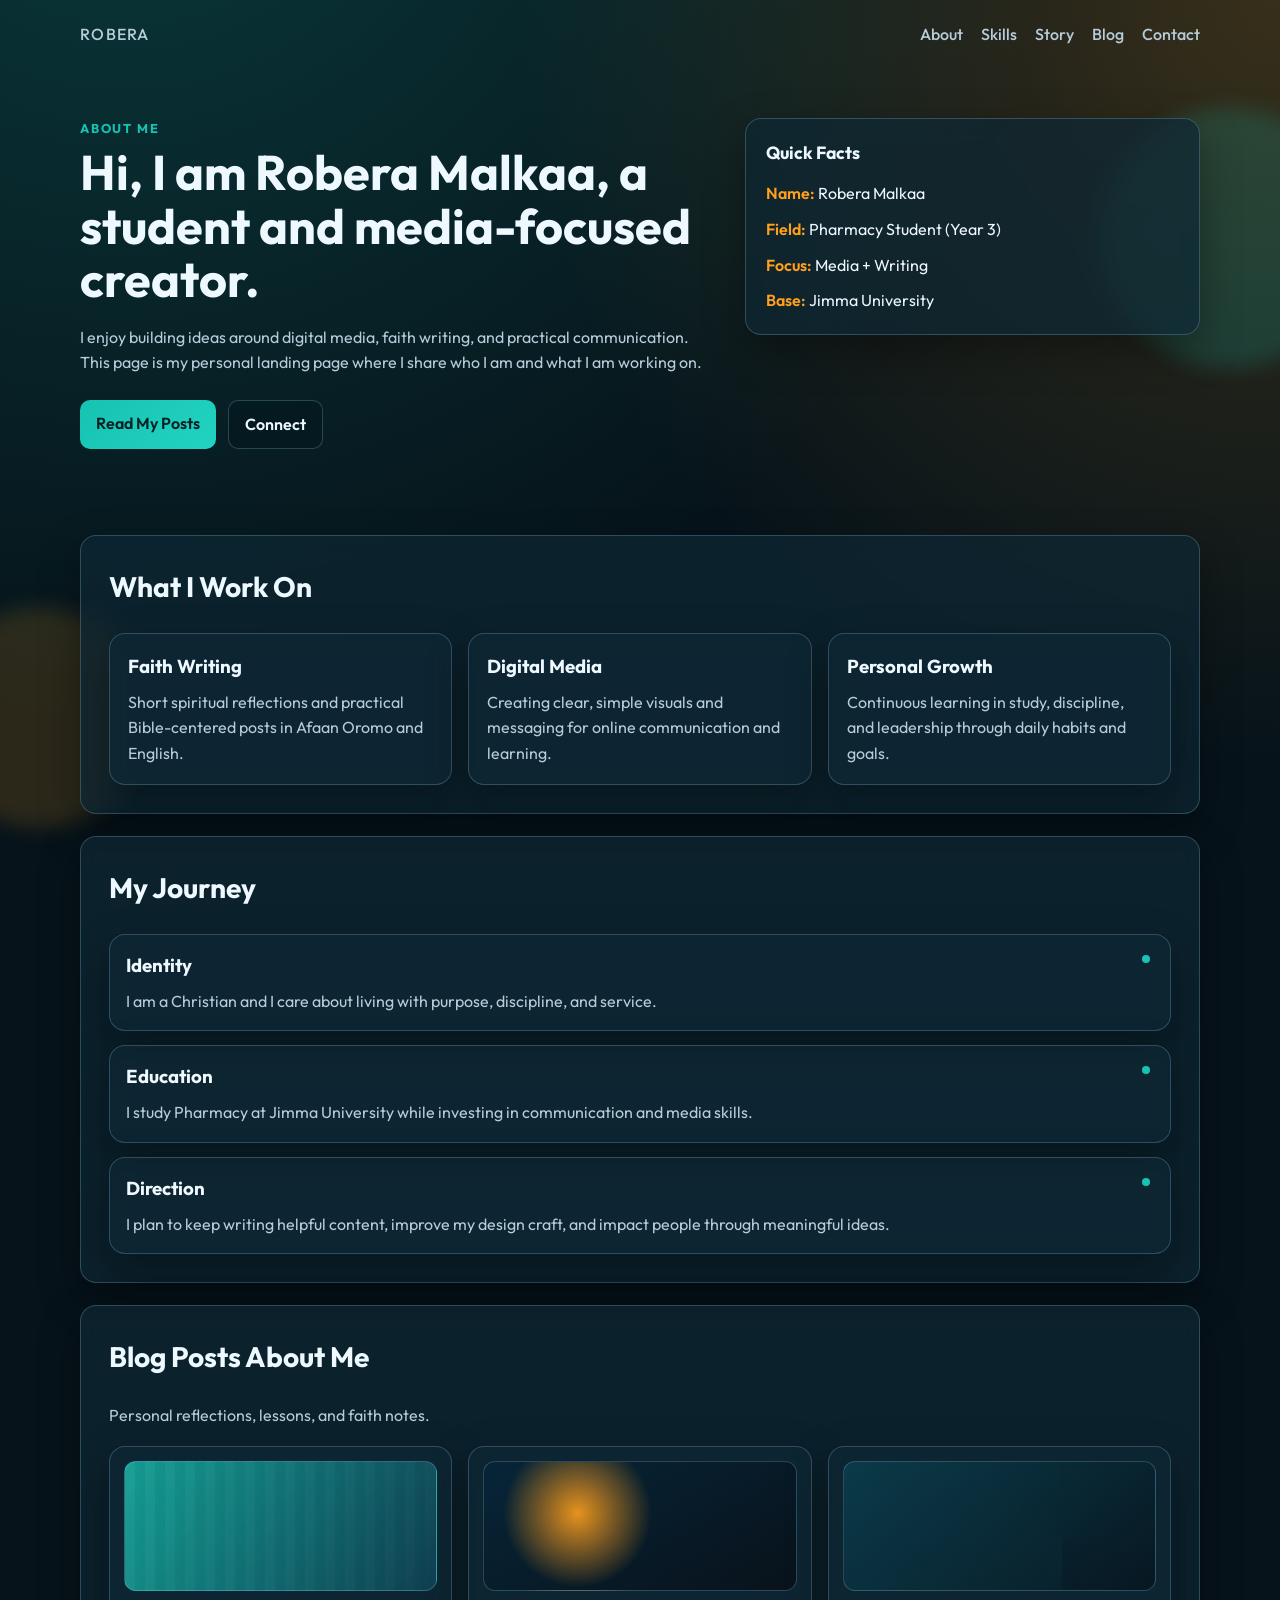
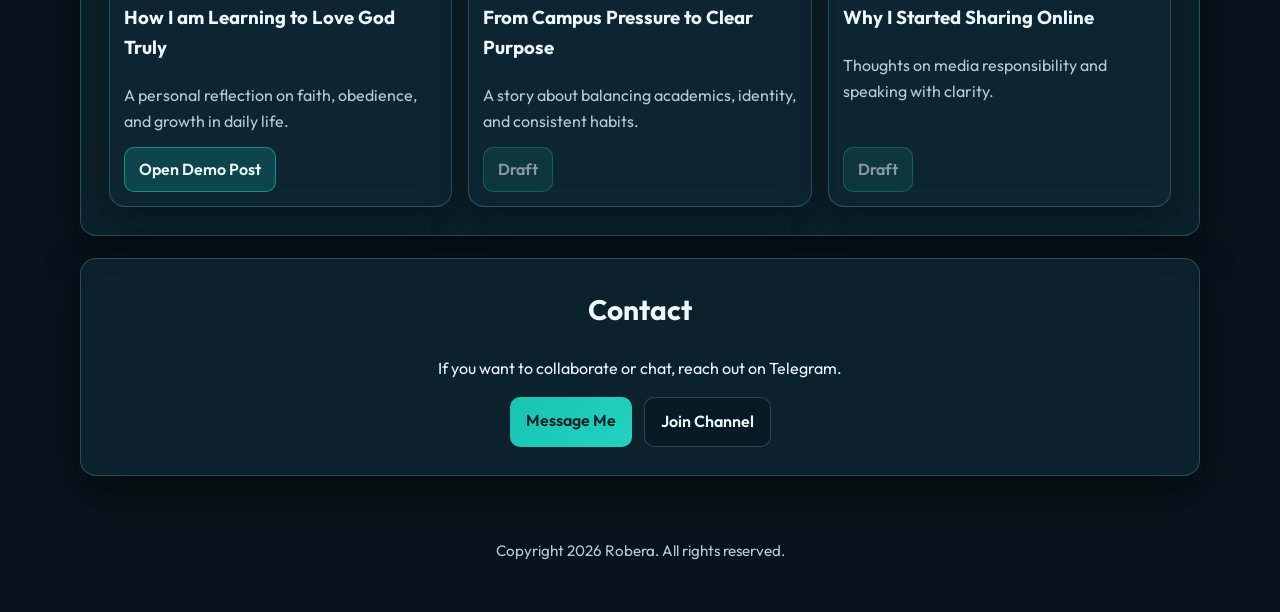
==== index.html @ 67f6db88 "Add files via upload Updated" ====
﻿<!DOCTYPE html>
<html lang="en">
<head>
  <meta charset="UTF-8">
  <meta name="viewport" content="width=device-width, initial-scale=1">
  <meta name="description" content="Personal landing page for Robera with background, skills, and blog notes.">
  <title>Robera | About Me</title>
  <link rel="stylesheet" href="style.css">
</head>
<body>
  <div class="bg-orb orb-1" aria-hidden="true"></div>
  <div class="bg-orb orb-2" aria-hidden="true"></div>

  <header class="site-header" id="top">
    <nav class="navbar" aria-label="Main navigation">
      <a href="#top" class="brand">Robera</a>
      <ul>
        <li><a href="#about">About</a></li>
        <li><a href="#skills">Skills</a></li>
        <li><a href="#story">Story</a></li>
        <li><a href="#blog">Blog</a></li>
        <li><a href="#contact">Contact</a></li>
      </ul>
    </nav>

    <section class="hero" id="about">
      <div class="hero-copy">
        <p class="hero-tag">ABOUT ME</p>
        <h1>Hi, I am Robera Malkaa, a student and media-focused creator.</h1>
        <p class="hero-intro">I enjoy building ideas around digital media, faith writing, and practical communication. This page is my personal landing page where I share who I am and what I am working on.</p>
        <div class="hero-actions">
          <a href="#blog" class="btn btn-primary">Read My Posts</a>
          <a href="#contact" class="btn btn-ghost">Connect</a>
        </div>
      </div>

      <aside class="hero-card" aria-label="Profile quick facts">
        <h2>Quick Facts</h2>
        <ul>
          <li><span>Name:</span> Robera Malkaa</li>
          <li><span>Field:</span> Pharmacy Student (Year 3)</li>
          <li><span>Focus:</span> Media + Writing</li>
          <li><span>Base:</span> Jimma University</li>
        </ul>
      </aside>
    </section>
  </header>

  <main>
    <section class="panel" id="skills">
      <h2>What I Work On</h2>
      <div class="grid cards-3">
        <article class="card">
          <h3>Faith Writing</h3>
          <p>Short spiritual reflections and practical Bible-centered posts in Afaan Oromo and English.</p>
        </article>
        <article class="card">
          <h3>Digital Media</h3>
          <p>Creating clear, simple visuals and messaging for online communication and learning.</p>
        </article>
        <article class="card">
          <h3>Personal Growth</h3>
          <p>Continuous learning in study, discipline, and leadership through daily habits and goals.</p>
        </article>
      </div>
    </section>

    <section class="panel" id="story">
      <h2>My Journey</h2>
      <div class="timeline">
        <article>
          <h3>Identity</h3>
          <p>I am a Christian and I care about living with purpose, discipline, and service.</p>
        </article>
        <article>
          <h3>Education</h3>
          <p>I study Pharmacy at Jimma University while investing in communication and media skills.</p>
        </article>
        <article>
          <h3>Direction</h3>
          <p>I plan to keep writing helpful content, improve my design craft, and impact people through meaningful ideas.</p>
        </article>
      </div>
    </section>

    <section class="panel" id="blog">
      <div class="panel-head">
        <h2>Blog Posts About Me</h2>
        <p>Personal reflections, lessons, and faith notes.</p>
      </div>

      <div class="grid cards-3 blog-grid">
        <article class="blog-post">
          <div class="post-graphic graphic-a" aria-hidden="true"></div>
          <h3>How I am Learning to Love God Truly</h3>
          <p>A personal reflection on faith, obedience, and growth in daily life.</p>
          <a href="post1.html" class="btn btn-small">Open Demo Post</a>
        </article>

        <article class="blog-post">
          <div class="post-graphic graphic-b" aria-hidden="true"></div>
          <h3>From Campus Pressure to Clear Purpose</h3>
          <p>A story about balancing academics, identity, and consistent habits.</p>
          <a href="#" class="btn btn-small btn-disabled" aria-disabled="true">Draft</a>
        </article>

        <article class="blog-post">
          <div class="post-graphic graphic-c" aria-hidden="true"></div>
          <h3>Why I Started Sharing Online</h3>
          <p>Thoughts on media responsibility and speaking with clarity.</p>
          <a href="#" class="btn btn-small btn-disabled" aria-disabled="true">Draft</a>
        </article>
      </div>
    </section>

    <section class="panel contact" id="contact">
      <h2>Contact</h2>
      <p>If you want to collaborate or chat, reach out on Telegram.</p>
      <div class="contact-links">
        <a href="https://t.me/Believe_In_Christ79" target="_blank" rel="noopener noreferrer" class="btn btn-primary">Message Me</a>
        <a href="https://t.me/Gosp22" target="_blank" rel="noopener noreferrer" class="btn btn-ghost">Join Channel</a>
      </div>
    </section>
  </main>

  <footer>
    <p>Copyright 2026 Robera. All rights reserved.</p>
  </footer>
</body>
</html>
---- style.css ----
@import url('https://fonts.googleapis.com/css2?family=Outfit:wght@400;500;700;800&family=Source+Serif+4:opsz,wght@8..60,400;8..60,600&display=swap');

:root {
  --bg: #06131a;
  --bg-soft: #0c1f2a;
  --card: rgba(15, 40, 52, 0.72);
  --text: #edf8ff;
  --muted: #b6ccd9;
  --line: rgba(149, 208, 238, 0.25);
  --accent: #17c3b2;
  --accent-2: #ff9f1c;
  --shadow: 0 16px 40px rgba(0, 0, 0, 0.35);
}

* {
  box-sizing: border-box;
}

html,
body {
  margin: 0;
  padding: 0;
}

body {
  font-family: 'Outfit', sans-serif;
  color: var(--text);
  background:
    radial-gradient(circle at 10% -10%, rgba(23, 195, 178, 0.22), transparent 35%),
    radial-gradient(circle at 100% 0%, rgba(255, 159, 28, 0.2), transparent 30%),
    var(--bg);
  line-height: 1.6;
  min-height: 100vh;
  position: relative;
  overflow-x: hidden;
}

.bg-orb {
  position: fixed;
  border-radius: 999px;
  filter: blur(10px);
  pointer-events: none;
  z-index: -1;
}

.orb-1 {
  width: 260px;
  height: 260px;
  background: rgba(23, 195, 178, 0.18);
  top: 12%;
  right: -80px;
}

.orb-2 {
  width: 220px;
  height: 220px;
  background: rgba(255, 159, 28, 0.15);
  bottom: 8%;
  left: -70px;
}

.site-header,
main,
footer {
  width: min(1120px, 92%);
  margin: 0 auto;
}

.navbar {
  display: flex;
  align-items: center;
  justify-content: space-between;
  padding: 22px 0;
}

.brand {
  text-decoration: none;
  color: var(--text);
  font-weight: 800;
  letter-spacing: 0.08em;
  text-transform: uppercase;
}

.navbar ul {
  list-style: none;
  display: flex;
  gap: 18px;
  padding: 0;
  margin: 0;
}

.navbar a {
  color: var(--muted);
  text-decoration: none;
  font-weight: 500;
}

.navbar a:hover {
  color: var(--text);
}

.hero {
  display: grid;
  grid-template-columns: 1.4fr 1fr;
  gap: 28px;
  padding: 48px 0 64px;
}

.hero-tag {
  margin: 0 0 8px;
  letter-spacing: 0.14em;
  color: var(--accent);
  font-size: 0.8rem;
  font-weight: 700;
}

.hero h1 {
  margin: 0;
  font-size: clamp(2rem, 3.8vw, 3.4rem);
  line-height: 1.1;
}

.hero-intro {
  color: var(--muted);
  max-width: 64ch;
  margin: 18px 0 24px;
}

.hero-actions {
  display: flex;
  gap: 12px;
  flex-wrap: wrap;
}

.hero-card,
.card,
.blog-post,
.timeline article,
.panel {
  border: 1px solid var(--line);
  background: var(--card);
  backdrop-filter: blur(8px);
  box-shadow: var(--shadow);
  border-radius: 16px;
}

.hero-card {
  padding: 20px;
  align-self: start;
}

.hero-card h2 {
  margin-top: 0;
  font-size: 1.1rem;
}

.hero-card ul {
  margin: 0;
  padding: 0;
  list-style: none;
  display: grid;
  gap: 10px;
}

.hero-card span {
  color: var(--accent-2);
  font-weight: 600;
}

.panel {
  padding: 28px;
  margin: 22px 0;
}

.panel h2 {
  margin-top: 0;
  font-size: clamp(1.4rem, 2.2vw, 2rem);
}

.grid {
  display: grid;
  gap: 16px;
}

.cards-3 {
  grid-template-columns: repeat(3, minmax(0, 1fr));
}

.card {
  padding: 18px;
}

.card h3,
.blog-post h3,
.timeline h3 {
  margin-top: 0;
  margin-bottom: 8px;
}

.card p,
.blog-post p,
.timeline p,
.panel-head p {
  color: var(--muted);
  margin: 0;
}

.timeline {
  display: grid;
  gap: 14px;
}

.timeline article {
  padding: 16px;
  position: relative;
}

.timeline article::before {
  content: '';
  width: 8px;
  height: 8px;
  border-radius: 50%;
  background: var(--accent);
  position: absolute;
  top: 20px;
  right: 20px;
}

.panel-head {
  margin-bottom: 18px;
}

.blog-grid {
  align-items: stretch;
}

.blog-post {
  padding: 14px;
  display: flex;
  flex-direction: column;
  gap: 12px;
}

.post-graphic {
  height: 130px;
  border-radius: 12px;
  border: 1px solid var(--line);
}

.graphic-a {
  background:
    linear-gradient(120deg, rgba(23, 195, 178, 0.75), rgba(15, 64, 83, 0.9)),
    repeating-linear-gradient(90deg, rgba(255, 255, 255, 0.12) 0 10px, transparent 10px 20px);
}

.graphic-b {
  background:
    radial-gradient(circle at 30% 40%, rgba(255, 159, 28, 0.9), transparent 32%),
    linear-gradient(150deg, rgba(7, 38, 57, 0.95), rgba(9, 18, 26, 0.95));
}

.graphic-c {
  background:
    linear-gradient(140deg, rgba(10, 56, 71, 0.95), rgba(8, 22, 33, 0.95)),
    conic-gradient(from 180deg at 70% 60%, rgba(23, 195, 178, 0.7), rgba(23, 195, 178, 0));
}

.btn {
  display: inline-block;
  text-decoration: none;
  border-radius: 10px;
  padding: 11px 16px;
  font-weight: 600;
  transition: transform 0.2s ease, opacity 0.2s ease;
}

.btn:hover {
  transform: translateY(-2px);
}

.btn-primary {
  background: linear-gradient(135deg, var(--accent), #22d3c2);
  color: #042126;
}

.btn-ghost {
  color: var(--text);
  border: 1px solid var(--line);
  background: rgba(2, 20, 28, 0.4);
}

.btn-small {
  margin-top: auto;
  align-self: flex-start;
  padding: 9px 14px;
  background: rgba(23, 195, 178, 0.2);
  color: var(--text);
  border: 1px solid rgba(23, 195, 178, 0.6);
}

.btn-disabled {
  opacity: 0.55;
  pointer-events: none;
}

.contact {
  text-align: center;
}

.contact-links {
  margin-top: 14px;
  display: flex;
  justify-content: center;
  gap: 12px;
  flex-wrap: wrap;
}

footer {
  padding: 26px 0 34px;
  text-align: center;
  color: var(--muted);
  font-size: 0.95rem;
}

.blog-body {
  background:
    radial-gradient(circle at top left, rgba(23, 195, 178, 0.18), transparent 35%),
    radial-gradient(circle at bottom right, rgba(255, 159, 28, 0.15), transparent 30%),
    #06131a;
}

.post-layout {
  width: min(860px, 92%);
  margin: 40px auto;
}

.post-banner {
  border: 1px solid var(--line);
  border-radius: 18px;
  padding: 28px;
  background:
    linear-gradient(135deg, rgba(16, 66, 85, 0.92), rgba(8, 24, 34, 0.94));
  box-shadow: var(--shadow);
}

.post-banner h1 {
  margin: 0;
  font-size: clamp(1.8rem, 3vw, 2.6rem);
}

.post-meta {
  margin-top: 8px;
  color: #9cd7e4;
  font-size: 0.92rem;
  letter-spacing: 0.06em;
  text-transform: uppercase;
}

.post-content {
  margin-top: 18px;
  border-radius: 18px;
  border: 1px solid var(--line);
  background: rgba(7, 31, 41, 0.78);
  padding: 24px;
  box-shadow: var(--shadow);
}

.post-content p {
  margin-top: 0;
  color: #e9f8ff;
  font-family: 'Source Serif 4', serif;
  font-size: 1.05rem;
}

.post-content p:last-child {
  margin-bottom: 0;
}

.post-back {
  margin-top: 18px;
}

@media (max-width: 920px) {
  .hero {
    grid-template-columns: 1fr;
  }

  .cards-3 {
    grid-template-columns: 1fr;
  }

  .navbar {
    flex-direction: column;
    gap: 12px;
    align-items: flex-start;
  }

  .navbar ul {
    flex-wrap: wrap;
  }
}
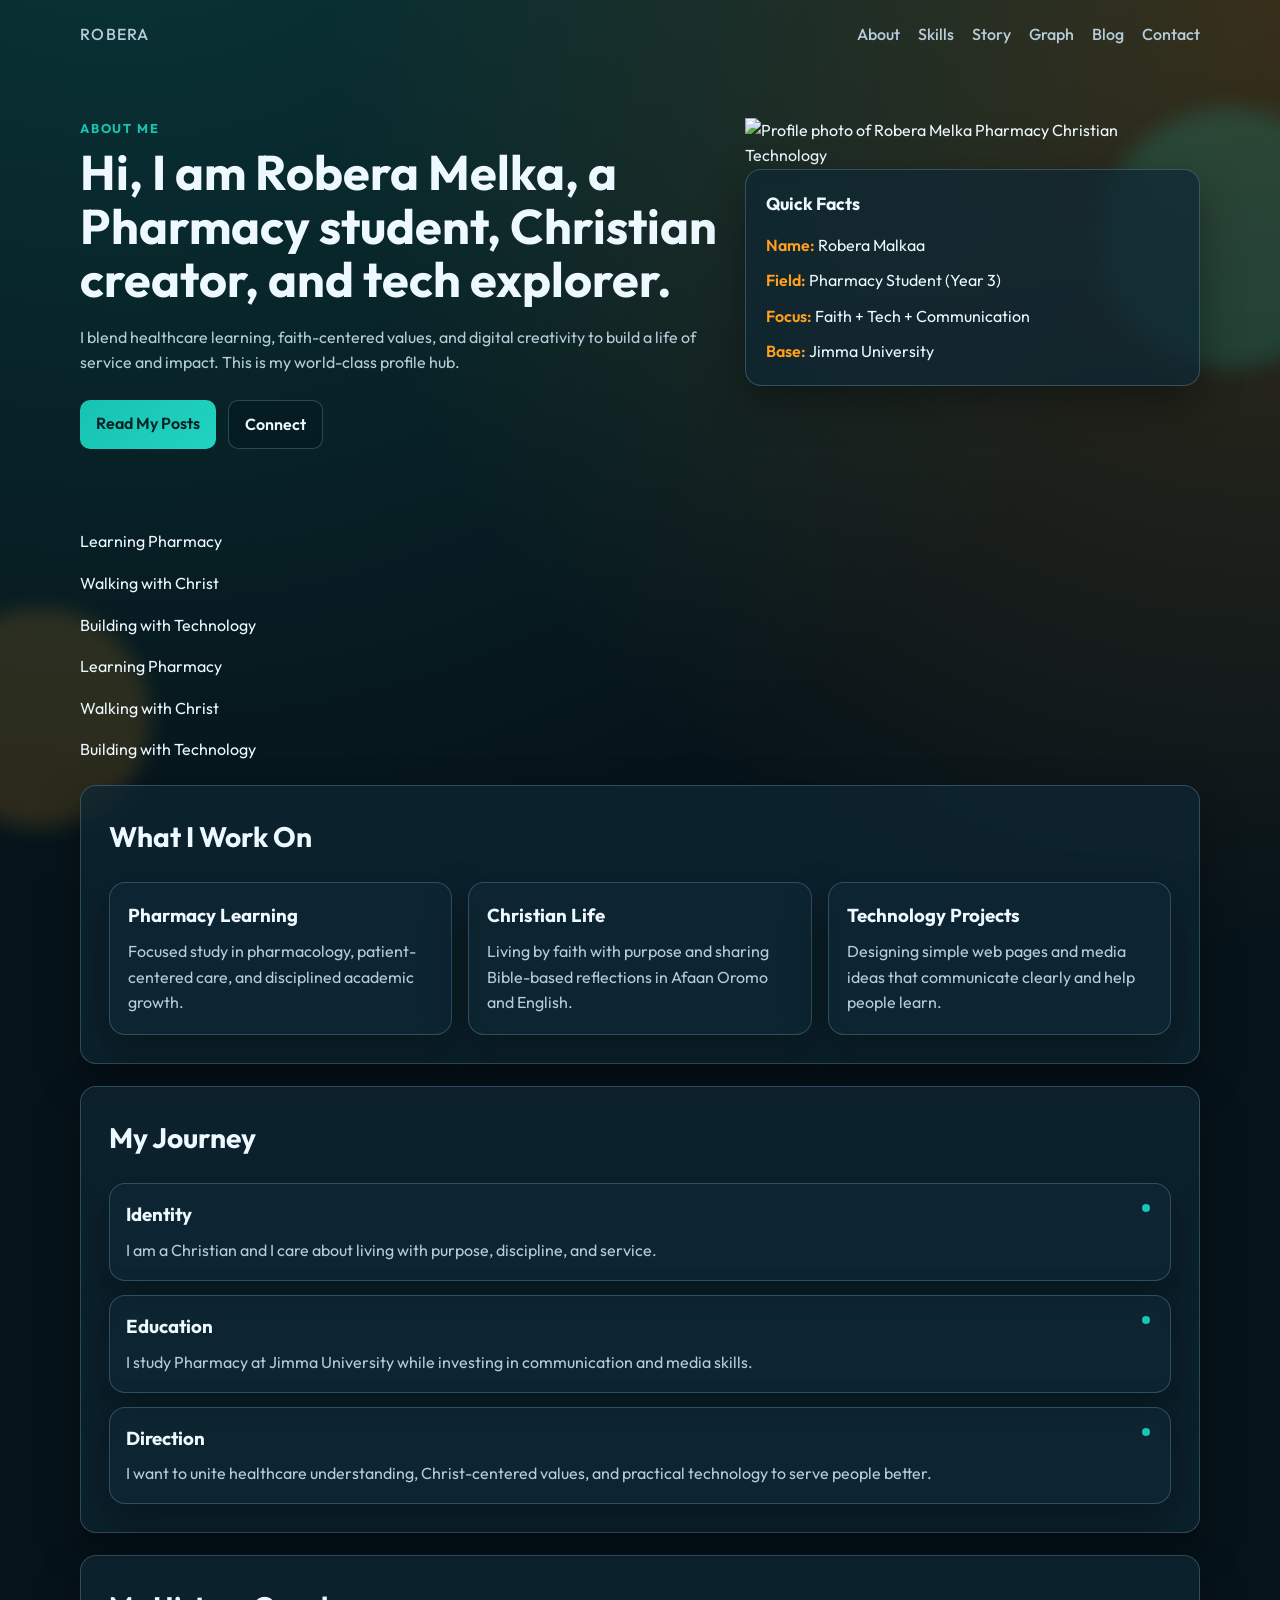
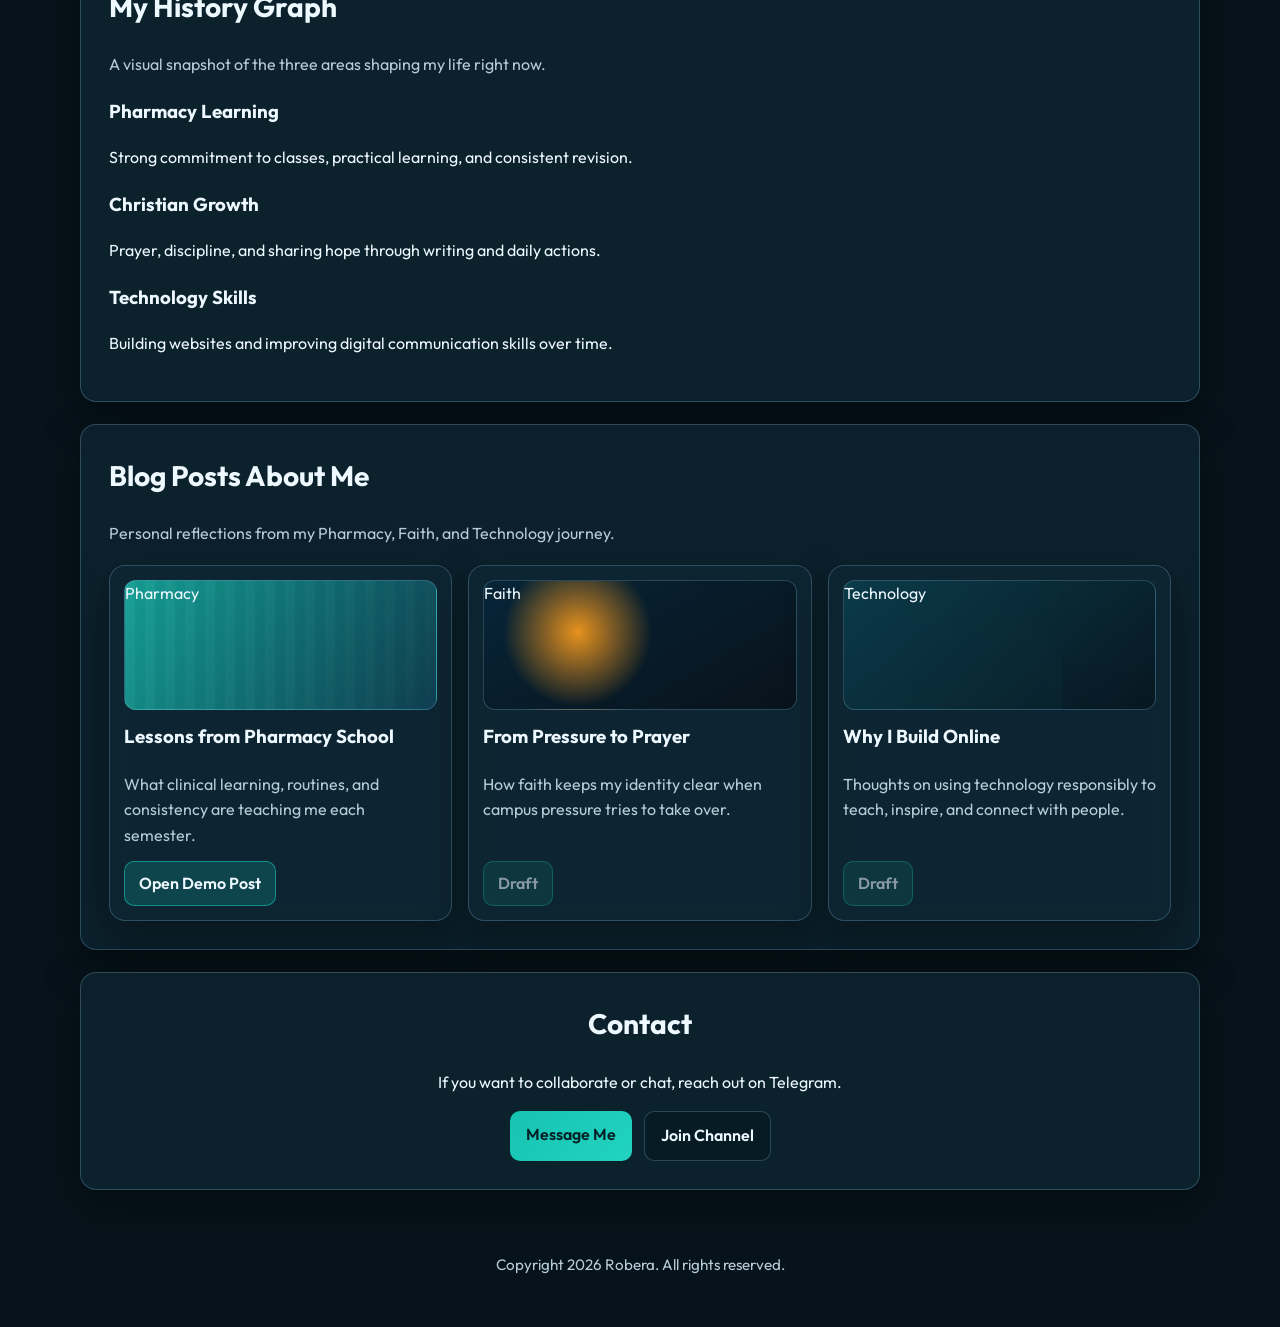
==== commit c015dc5c: "Add files via upload updated" ====
--- a/index.html
+++ b/index.html
@@ -1,4 +1,4 @@
-﻿<!DOCTYPE html>
+<!DOCTYPE html>
 <html lang="en">
 <head>
   <meta charset="UTF-8">
@@ -18,6 +18,7 @@
         <li><a href="#about">About</a></li>
         <li><a href="#skills">Skills</a></li>
         <li><a href="#story">Story</a></li>
+        <li><a href="#history">Graph</a></li>
         <li><a href="#blog">Blog</a></li>
         <li><a href="#contact">Contact</a></li>
       </ul>
@@ -26,41 +27,59 @@
     <section class="hero" id="about">
       <div class="hero-copy">
         <p class="hero-tag">ABOUT ME</p>
-        <h1>Hi, I am Robera Malkaa, a student and media-focused creator.</h1>
-        <p class="hero-intro">I enjoy building ideas around digital media, faith writing, and practical communication. This page is my personal landing page where I share who I am and what I am working on.</p>
+        <h1>Hi, I am Robera Melka, a Pharmacy student, Christian creator, and tech explorer.</h1>
+        <p class="hero-intro">I blend healthcare learning, faith-centered values, and digital creativity to build a life of service and impact. This is my world-class profile hub.</p>
         <div class="hero-actions">
           <a href="#blog" class="btn btn-primary">Read My Posts</a>
           <a href="#contact" class="btn btn-ghost">Connect</a>
         </div>
       </div>
 
-      <aside class="hero-card" aria-label="Profile quick facts">
-        <h2>Quick Facts</h2>
-        <ul>
-          <li><span>Name:</span> Robera Malkaa</li>
-          <li><span>Field:</span> Pharmacy Student (Year 3)</li>
-          <li><span>Focus:</span> Media + Writing</li>
-          <li><span>Base:</span> Jimma University</li>
-        </ul>
+      <aside class="hero-profile" aria-label="Profile photo and quick facts">
+        <div class="photo-wrap">
+          <!-- Replace assets/profile-placeholder.svg with your real photo file -->
+          <img src="assets\profile.jpg" alt="Profile photo of Robera Melka" class="profile-photo">
+          <span class="badge badge-a">Pharmacy</span>
+          <span class="badge badge-b">Christian</span>
+          <span class="badge badge-c">Technology</span>
+        </div>
+        <div class="hero-card">
+          <h2>Quick Facts</h2>
+          <ul>
+            <li><span>Name:</span> Robera Malkaa</li>
+            <li><span>Field:</span> Pharmacy Student (Year 3)</li>
+            <li><span>Focus:</span> Faith + Tech + Communication</li>
+            <li><span>Base:</span> Jimma University</li>
+          </ul>
+        </div>
       </aside>
     </section>
   </header>
 
   <main>
+    <section class="signal-strip" aria-label="Personal highlight line">
+      <p>Learning Pharmacy</p>
+      <p>Walking with Christ</p>
+      <p>Building with Technology</p>
+      <p>Learning Pharmacy</p>
+      <p>Walking with Christ</p>
+      <p>Building with Technology</p>
+    </section>
+
     <section class="panel" id="skills">
       <h2>What I Work On</h2>
       <div class="grid cards-3">
         <article class="card">
-          <h3>Faith Writing</h3>
-          <p>Short spiritual reflections and practical Bible-centered posts in Afaan Oromo and English.</p>
+          <h3>Pharmacy Learning</h3>
+          <p>Focused study in pharmacology, patient-centered care, and disciplined academic growth.</p>
         </article>
         <article class="card">
-          <h3>Digital Media</h3>
-          <p>Creating clear, simple visuals and messaging for online communication and learning.</p>
+          <h3>Christian Life</h3>
+          <p>Living by faith with purpose and sharing Bible-based reflections in Afaan Oromo and English.</p>
         </article>
         <article class="card">
-          <h3>Personal Growth</h3>
-          <p>Continuous learning in study, discipline, and leadership through daily habits and goals.</p>
+          <h3>Technology Projects</h3>
+          <p>Designing simple web pages and media ideas that communicate clearly and help people learn.</p>
         </article>
       </div>
     </section>
@@ -78,7 +97,31 @@
         </article>
         <article>
           <h3>Direction</h3>
-          <p>I plan to keep writing helpful content, improve my design craft, and impact people through meaningful ideas.</p>
+          <p>I want to unite healthcare understanding, Christ-centered values, and practical technology to serve people better.</p>
+        </article>
+      </div>
+    </section>
+
+    <section class="panel journey-map" id="history">
+      <div class="panel-head">
+        <h2>My History Graph</h2>
+        <p>A visual snapshot of the three areas shaping my life right now.</p>
+      </div>
+      <div class="history-graph">
+        <article class="lane lane-pharmacy">
+          <h3>Pharmacy Learning</h3>
+          <div class="progress-track"><span class="fill fill-92"></span></div>
+          <p>Strong commitment to classes, practical learning, and consistent revision.</p>
+        </article>
+        <article class="lane lane-faith">
+          <h3>Christian Growth</h3>
+          <div class="progress-track"><span class="fill fill-96"></span></div>
+          <p>Prayer, discipline, and sharing hope through writing and daily actions.</p>
+        </article>
+        <article class="lane lane-tech">
+          <h3>Technology Skills</h3>
+          <div class="progress-track"><span class="fill fill-85"></span></div>
+          <p>Building websites and improving digital communication skills over time.</p>
         </article>
       </div>
     </section>
@@ -86,28 +129,34 @@
     <section class="panel" id="blog">
       <div class="panel-head">
         <h2>Blog Posts About Me</h2>
-        <p>Personal reflections, lessons, and faith notes.</p>
+        <p>Personal reflections from my Pharmacy, Faith, and Technology journey.</p>
       </div>
 
       <div class="grid cards-3 blog-grid">
         <article class="blog-post">
-          <div class="post-graphic graphic-a" aria-hidden="true"></div>
-          <h3>How I am Learning to Love God Truly</h3>
-          <p>A personal reflection on faith, obedience, and growth in daily life.</p>
+          <div class="post-graphic graphic-a" aria-hidden="true">
+            <span class="graphic-chip">Pharmacy</span>
+          </div>
+          <h3>Lessons from Pharmacy School</h3>
+          <p>What clinical learning, routines, and consistency are teaching me each semester.</p>
           <a href="post1.html" class="btn btn-small">Open Demo Post</a>
         </article>
 
         <article class="blog-post">
-          <div class="post-graphic graphic-b" aria-hidden="true"></div>
-          <h3>From Campus Pressure to Clear Purpose</h3>
-          <p>A story about balancing academics, identity, and consistent habits.</p>
+          <div class="post-graphic graphic-b" aria-hidden="true">
+            <span class="graphic-chip">Faith</span>
+          </div>
+          <h3>From Pressure to Prayer</h3>
+          <p>How faith keeps my identity clear when campus pressure tries to take over.</p>
           <a href="#" class="btn btn-small btn-disabled" aria-disabled="true">Draft</a>
         </article>
 
         <article class="blog-post">
-          <div class="post-graphic graphic-c" aria-hidden="true"></div>
-          <h3>Why I Started Sharing Online</h3>
-          <p>Thoughts on media responsibility and speaking with clarity.</p>
+          <div class="post-graphic graphic-c" aria-hidden="true">
+            <span class="graphic-chip">Technology</span>
+          </div>
+          <h3>Why I Build Online</h3>
+          <p>Thoughts on using technology responsibly to teach, inspire, and connect with people.</p>
           <a href="#" class="btn btn-small btn-disabled" aria-disabled="true">Draft</a>
         </article>
       </div>
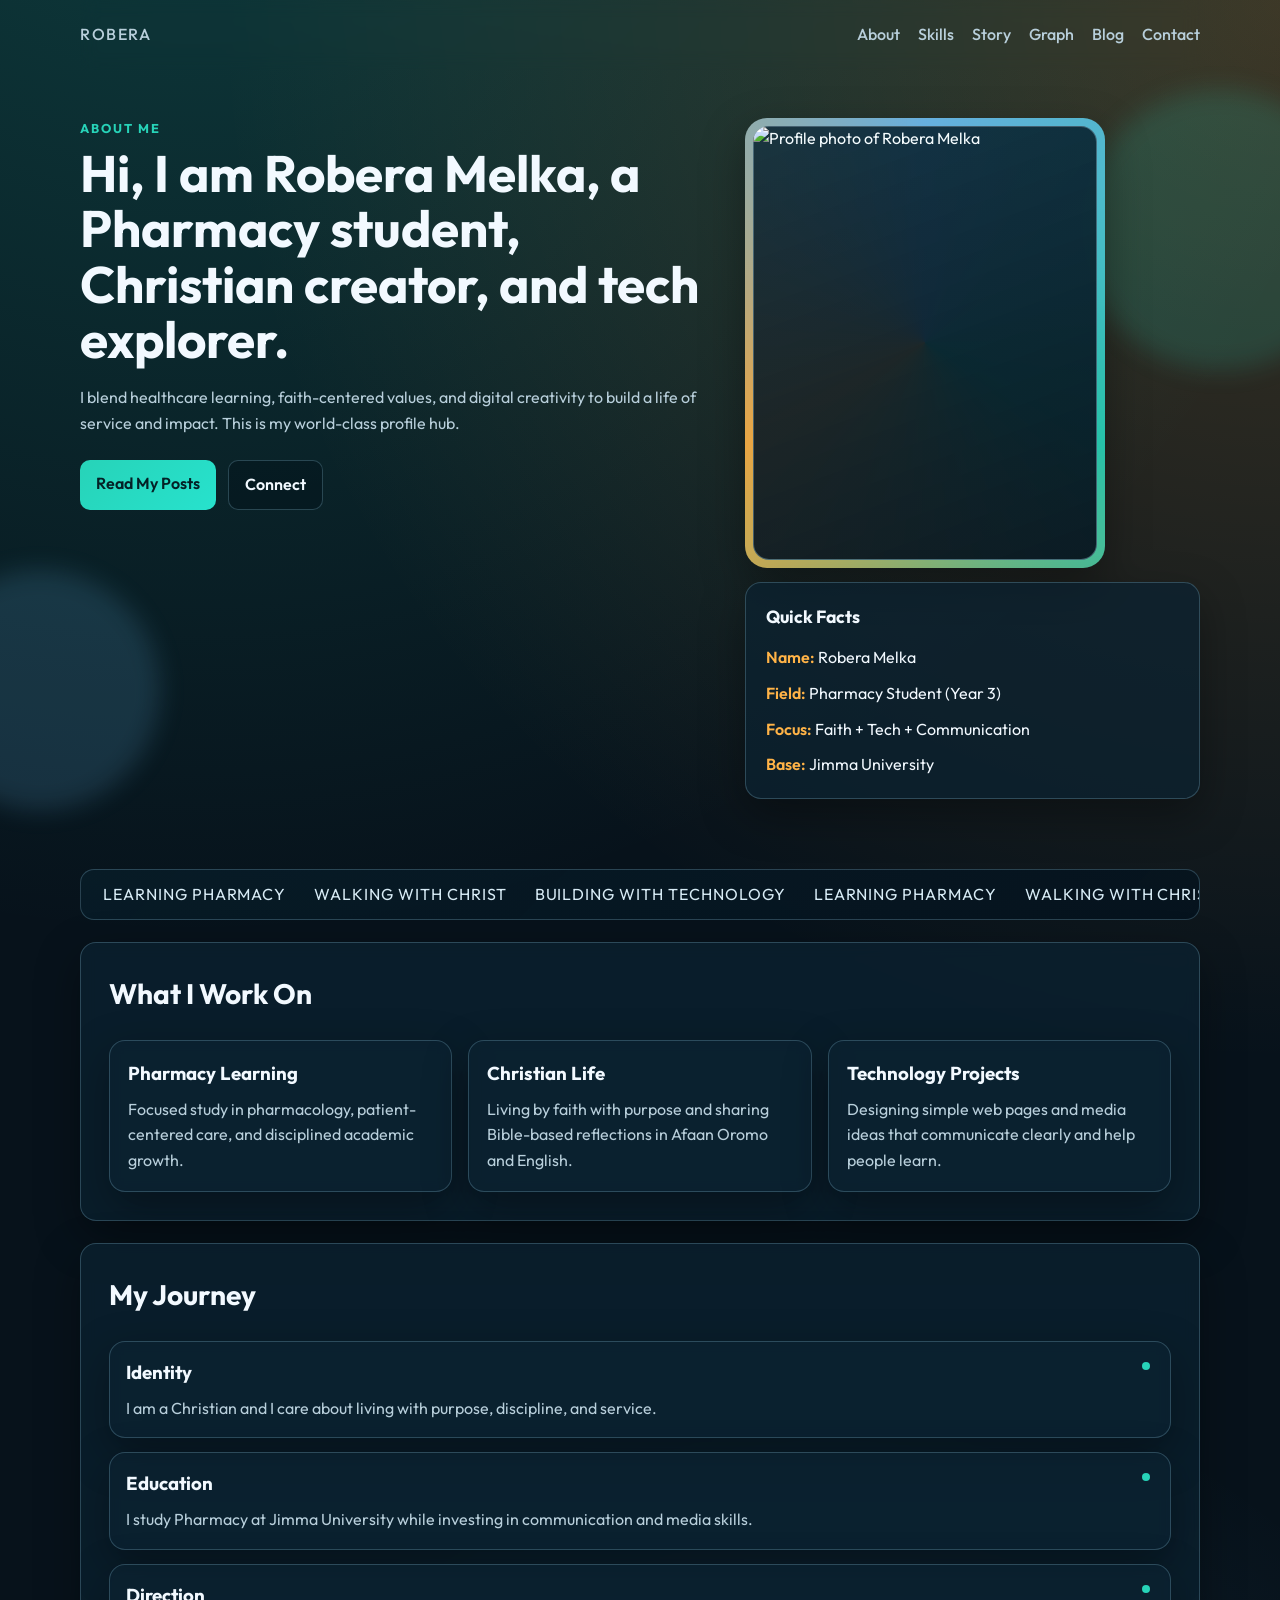
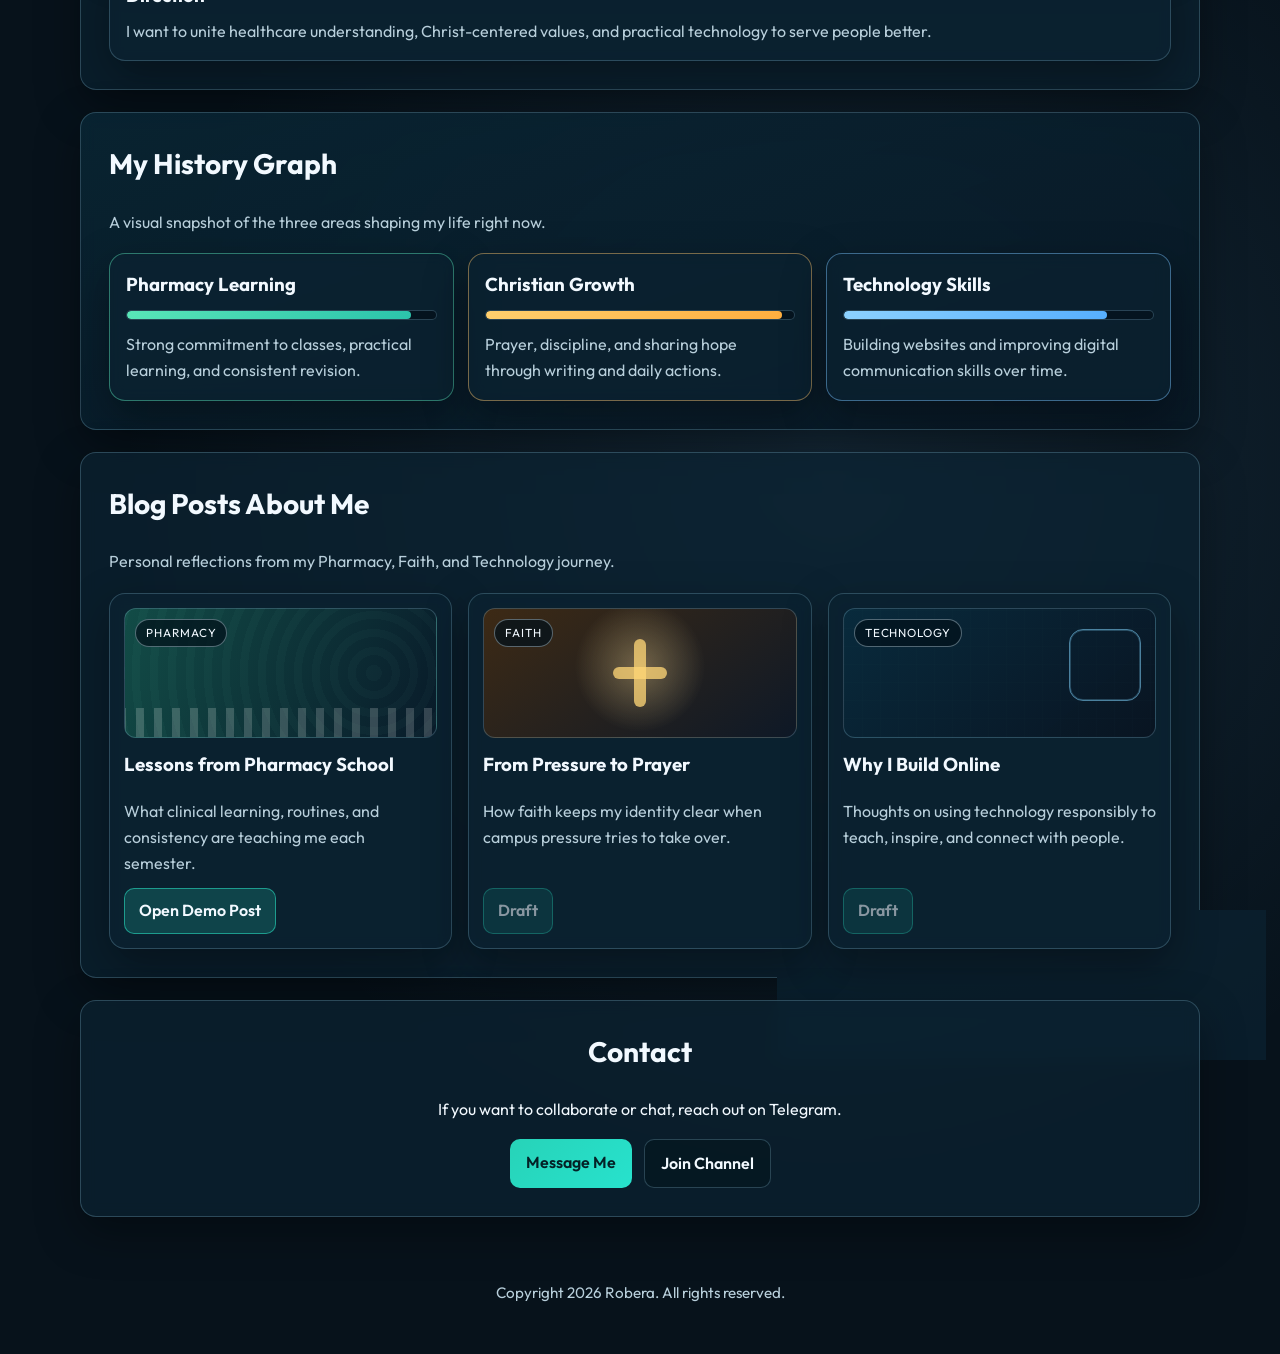
==== commit f5bede3f: "Add files via upload" ====
--- a/index.html
+++ b/index.html
@@ -37,16 +37,12 @@
 
       <aside class="hero-profile" aria-label="Profile photo and quick facts">
         <div class="photo-wrap">
-          <!-- Replace assets/profile-placeholder.svg with your real photo file -->
-          <img src="assets\profile.jpg" alt="Profile photo of Robera Melka" class="profile-photo">
-          <span class="badge badge-a">Pharmacy</span>
-          <span class="badge badge-b">Christian</span>
-          <span class="badge badge-c">Technology</span>
+          <img src="./assets/profile.jpg" alt="Profile photo of Robera Melka" class="profile-photo" onerror="this.onerror=null;this.src='./assets/profile-placeholder.svg';">
         </div>
         <div class="hero-card">
           <h2>Quick Facts</h2>
           <ul>
-            <li><span>Name:</span> Robera Malkaa</li>
+            <li><span>Name:</span> Robera Melka</li>
             <li><span>Field:</span> Pharmacy Student (Year 3)</li>
             <li><span>Focus:</span> Faith + Tech + Communication</li>
             <li><span>Base:</span> Jimma University</li>
--- a/style.css
+++ b/style.css
@@ -1,15 +1,16 @@
 @import url('https://fonts.googleapis.com/css2?family=Outfit:wght@400;500;700;800&family=Source+Serif+4:opsz,wght@8..60,400;8..60,600&display=swap');
 
 :root {
-  --bg: #06131a;
-  --bg-soft: #0c1f2a;
-  --card: rgba(15, 40, 52, 0.72);
-  --text: #edf8ff;
-  --muted: #b6ccd9;
-  --line: rgba(149, 208, 238, 0.25);
-  --accent: #17c3b2;
-  --accent-2: #ff9f1c;
-  --shadow: 0 16px 40px rgba(0, 0, 0, 0.35);
+  --bg: #07121b;
+  --bg-soft: #0f2230;
+  --card: rgba(12, 35, 49, 0.74);
+  --text: #f2f9ff;
+  --muted: #b8cfdb;
+  --line: rgba(153, 214, 239, 0.24);
+  --accent: #27d3b8;
+  --accent-2: #ffb347;
+  --accent-3: #72c5ff;
+  --shadow: 0 16px 44px rgba(0, 0, 0, 0.34);
 }
 
 * {
@@ -26,8 +27,9 @@
   font-family: 'Outfit', sans-serif;
   color: var(--text);
   background:
-    radial-gradient(circle at 10% -10%, rgba(23, 195, 178, 0.22), transparent 35%),
-    radial-gradient(circle at 100% 0%, rgba(255, 159, 28, 0.2), transparent 30%),
+    radial-gradient(circle at 15% -10%, rgba(39, 211, 184, 0.23), transparent 36%),
+    radial-gradient(circle at 100% 0%, rgba(255, 179, 71, 0.22), transparent 33%),
+    radial-gradient(circle at 65% 70%, rgba(114, 197, 255, 0.13), transparent 32%),
     var(--bg);
   line-height: 1.6;
   min-height: 100vh;
@@ -38,25 +40,27 @@
 .bg-orb {
   position: fixed;
   border-radius: 999px;
-  filter: blur(10px);
+  filter: blur(12px);
   pointer-events: none;
   z-index: -1;
+  animation: drift 9s ease-in-out infinite alternate;
 }
 
 .orb-1 {
-  width: 260px;
-  height: 260px;
-  background: rgba(23, 195, 178, 0.18);
-  top: 12%;
+  width: 280px;
+  height: 280px;
+  background: rgba(39, 211, 184, 0.16);
+  top: 10%;
   right: -80px;
 }
 
 .orb-2 {
-  width: 220px;
-  height: 220px;
-  background: rgba(255, 159, 28, 0.15);
-  bottom: 8%;
-  left: -70px;
+  width: 240px;
+  height: 240px;
+  background: rgba(114, 197, 255, 0.15);
+  bottom: 10%;
+  left: -80px;
+  animation-delay: 0.8s;
 }
 
 .site-header,
@@ -71,13 +75,17 @@
   align-items: center;
   justify-content: space-between;
   padding: 22px 0;
+  position: sticky;
+  top: 0;
+  z-index: 10;
+  backdrop-filter: blur(8px);
 }
 
 .brand {
   text-decoration: none;
   color: var(--text);
   font-weight: 800;
-  letter-spacing: 0.08em;
+  letter-spacing: 0.1em;
   text-transform: uppercase;
 }
 
@@ -106,9 +114,13 @@
   padding: 48px 0 64px;
 }
 
+.hero-copy {
+  animation: revealUp 0.8s ease both;
+}
+
 .hero-tag {
   margin: 0 0 8px;
-  letter-spacing: 0.14em;
+  letter-spacing: 0.16em;
   color: var(--accent);
   font-size: 0.8rem;
   font-weight: 700;
@@ -116,8 +128,8 @@
 
 .hero h1 {
   margin: 0;
-  font-size: clamp(2rem, 3.8vw, 3.4rem);
-  line-height: 1.1;
+  font-size: clamp(2.1rem, 4vw, 3.5rem);
+  line-height: 1.08;
 }
 
 .hero-intro {
@@ -132,11 +144,92 @@
   flex-wrap: wrap;
 }
 
+.hero-profile {
+  display: grid;
+  gap: 14px;
+  align-content: start;
+  animation: revealUp 0.8s ease 0.15s both;
+}
+
+.photo-wrap {
+  position: relative;
+  width: min(100%, 360px);
+  aspect-ratio: 4 / 5;
+  min-height: 420px;
+  border-radius: 22px;
+  padding: 8px;
+  overflow: hidden;
+  isolation: isolate;
+  box-shadow: var(--shadow);
+}
+
+.photo-wrap::before {
+  content: '';
+  position: absolute;
+  inset: -35%;
+  background: conic-gradient(from 120deg, rgba(39, 211, 184, 0.9), rgba(255, 179, 71, 0.9), rgba(114, 197, 255, 0.85), rgba(39, 211, 184, 0.9));
+  animation: spin 9s linear infinite;
+  z-index: -2;
+}
+
+.photo-wrap::after {
+  content: '';
+  position: absolute;
+  inset: 8px;
+  border-radius: 16px;
+  border: 1px solid rgba(167, 220, 241, 0.35);
+  background: linear-gradient(160deg, rgba(7, 33, 46, 0.86), rgba(8, 19, 30, 0.95));
+  z-index: 1;
+}
+
+.profile-photo {
+  position: absolute;
+  inset: 8px;
+  width: calc(100% - 16px);
+  height: calc(100% - 16px);
+  object-fit: cover;
+  border-radius: 16px;
+  display: block;
+  filter: saturate(1.05) contrast(1.03);
+  z-index: 2;
+}
+
+.badge {
+  position: absolute;
+  font-size: 0.72rem;
+  letter-spacing: 0.08em;
+  text-transform: uppercase;
+  border-radius: 999px;
+  border: 1px solid rgba(210, 235, 247, 0.38);
+  background: rgba(5, 18, 28, 0.72);
+  padding: 5px 10px;
+  animation: floaty 3.6s ease-in-out infinite;
+  z-index: 3;
+}
+
+.badge-a {
+  left: 12px;
+  top: 12px;
+}
+
+.badge-b {
+  right: 12px;
+  top: 16px;
+  animation-delay: 0.45s;
+}
+
+.badge-c {
+  right: 12px;
+  bottom: 14px;
+  animation-delay: 0.9s;
+}
+
 .hero-card,
 .card,
 .blog-post,
 .timeline article,
-.panel {
+.panel,
+.lane {
   border: 1px solid var(--line);
   background: var(--card);
   backdrop-filter: blur(8px);
@@ -170,6 +263,7 @@
 .panel {
   padding: 28px;
   margin: 22px 0;
+  animation: revealUp 0.75s ease both;
 }
 
 .panel h2 {
@@ -182,6 +276,27 @@
   gap: 16px;
 }
 
+.signal-strip {
+  margin-top: 6px;
+  margin-bottom: 22px;
+  border: 1px solid var(--line);
+  background: linear-gradient(135deg, rgba(8, 28, 40, 0.9), rgba(5, 19, 30, 0.88));
+  border-radius: 14px;
+  overflow: hidden;
+  display: flex;
+  gap: 28px;
+  padding: 12px 22px;
+  white-space: nowrap;
+}
+
+.signal-strip p {
+  margin: 0;
+  color: #d8ecf6;
+  letter-spacing: 0.06em;
+  text-transform: uppercase;
+  animation: ticker 16s linear infinite;
+}
+
 .cards-3 {
   grid-template-columns: repeat(3, minmax(0, 1fr));
 }
@@ -190,9 +305,27 @@
   padding: 18px;
 }
 
+.card,
+.timeline article,
+.lane,
+.blog-post,
+.hero-card {
+  transition: transform 0.25s ease, border-color 0.25s ease, box-shadow 0.25s ease;
+}
+
+.card:hover,
+.timeline article:hover,
+.lane:hover,
+.blog-post:hover,
+.hero-card:hover {
+  transform: translateY(-4px);
+  border-color: rgba(130, 210, 241, 0.55);
+}
+
 .card h3,
 .blog-post h3,
-.timeline h3 {
+.timeline h3,
+.lane h3 {
   margin-top: 0;
   margin-bottom: 8px;
 }
@@ -200,7 +333,8 @@
 .card p,
 .blog-post p,
 .timeline p,
-.panel-head p {
+.panel-head p,
+.lane p {
   color: var(--muted);
   margin: 0;
 }
@@ -230,6 +364,64 @@
   margin-bottom: 18px;
 }
 
+.journey-map {
+  background:
+    linear-gradient(160deg, rgba(9, 39, 54, 0.82), rgba(8, 23, 36, 0.86));
+}
+
+.history-graph {
+  display: grid;
+  gap: 14px;
+  grid-template-columns: repeat(3, minmax(0, 1fr));
+}
+
+.lane {
+  padding: 16px;
+}
+
+.lane-pharmacy {
+  border-color: rgba(89, 229, 184, 0.45);
+}
+
+.lane-faith {
+  border-color: rgba(255, 196, 106, 0.45);
+}
+
+.lane-tech {
+  border-color: rgba(122, 196, 255, 0.45);
+}
+
+.progress-track {
+  margin: 10px 0 12px;
+  height: 10px;
+  border-radius: 999px;
+  background: rgba(5, 18, 28, 0.8);
+  border: 1px solid rgba(132, 194, 221, 0.28);
+  overflow: hidden;
+}
+
+.fill {
+  display: block;
+  height: 100%;
+  border-radius: inherit;
+  animation: loadIn 1.1s ease;
+}
+
+.fill-92 {
+  width: 92%;
+  background: linear-gradient(135deg, #59e5b8, #2bc3ab);
+}
+
+.fill-96 {
+  width: 96%;
+  background: linear-gradient(135deg, #ffd06e, #ffae3f);
+}
+
+.fill-85 {
+  width: 85%;
+  background: linear-gradient(135deg, #8dd2ff, #56afff);
+}
+
 .blog-grid {
   align-items: stretch;
 }
@@ -245,24 +437,85 @@
   height: 130px;
   border-radius: 12px;
   border: 1px solid var(--line);
+  position: relative;
+  overflow: hidden;
+}
+
+.graphic-chip {
+  position: absolute;
+  top: 10px;
+  left: 10px;
+  font-size: 0.73rem;
+  letter-spacing: 0.08em;
+  text-transform: uppercase;
+  background: rgba(2, 17, 27, 0.72);
+  border: 1px solid rgba(208, 235, 248, 0.38);
+  border-radius: 999px;
+  padding: 4px 10px;
 }
 
 .graphic-a {
   background:
-    linear-gradient(120deg, rgba(23, 195, 178, 0.75), rgba(15, 64, 83, 0.9)),
-    repeating-linear-gradient(90deg, rgba(255, 255, 255, 0.12) 0 10px, transparent 10px 20px);
+    linear-gradient(115deg, rgba(20, 82, 74, 0.9), rgba(10, 28, 42, 0.9)),
+    repeating-radial-gradient(circle at 80% 50%, rgba(132, 242, 216, 0.22) 0 8px, transparent 8px 18px);
+}
+
+.graphic-a::after {
+  content: '';
+  position: absolute;
+  left: -8%;
+  bottom: -20%;
+  width: 120%;
+  height: 42%;
+  background:
+    repeating-linear-gradient(90deg, rgba(255, 255, 255, 0.18) 0 8px, transparent 8px 18px);
 }
 
 .graphic-b {
   background:
-    radial-gradient(circle at 30% 40%, rgba(255, 159, 28, 0.9), transparent 32%),
-    linear-gradient(150deg, rgba(7, 38, 57, 0.95), rgba(9, 18, 26, 0.95));
+    radial-gradient(circle at 50% 45%, rgba(255, 224, 152, 0.35), transparent 38%),
+    linear-gradient(145deg, rgba(64, 43, 21, 0.95), rgba(15, 25, 40, 0.95));
+}
+
+.graphic-b::before,
+.graphic-b::after {
+  content: '';
+  position: absolute;
+  left: 50%;
+  top: 50%;
+  background: rgba(255, 215, 119, 0.76);
+  transform: translate(-50%, -50%);
+}
+
+.graphic-b::before {
+  width: 12px;
+  height: 68px;
+  border-radius: 6px;
+}
+
+.graphic-b::after {
+  width: 54px;
+  height: 12px;
+  border-radius: 6px;
 }
 
 .graphic-c {
   background:
-    linear-gradient(140deg, rgba(10, 56, 71, 0.95), rgba(8, 22, 33, 0.95)),
-    conic-gradient(from 180deg at 70% 60%, rgba(23, 195, 178, 0.7), rgba(23, 195, 178, 0));
+    linear-gradient(140deg, rgba(9, 44, 62, 0.94), rgba(9, 20, 34, 0.95)),
+    repeating-linear-gradient(90deg, rgba(127, 214, 255, 0.15) 0 1px, transparent 1px 18px),
+    repeating-linear-gradient(0deg, rgba(127, 214, 255, 0.15) 0 1px, transparent 1px 18px);
+}
+
+.graphic-c::after {
+  content: '';
+  position: absolute;
+  right: 14px;
+  top: 20px;
+  width: 70px;
+  height: 70px;
+  border-radius: 14px;
+  border: 1px solid rgba(129, 213, 255, 0.55);
+  box-shadow: inset 0 0 0 1px rgba(129, 213, 255, 0.25);
 }
 
 .btn {
@@ -272,30 +525,45 @@
   padding: 11px 16px;
   font-weight: 600;
   transition: transform 0.2s ease, opacity 0.2s ease;
+  position: relative;
+  overflow: hidden;
 }
 
 .btn:hover {
   transform: translateY(-2px);
 }
 
+.btn::after {
+  content: '';
+  position: absolute;
+  inset: 0;
+  background: linear-gradient(120deg, transparent 30%, rgba(255, 255, 255, 0.2), transparent 70%);
+  transform: translateX(-120%);
+  transition: transform 0.45s ease;
+}
+
+.btn:hover::after {
+  transform: translateX(120%);
+}
+
 .btn-primary {
-  background: linear-gradient(135deg, var(--accent), #22d3c2);
+  background: linear-gradient(135deg, var(--accent), #27e2cd);
   color: #042126;
 }
 
 .btn-ghost {
   color: var(--text);
   border: 1px solid var(--line);
-  background: rgba(2, 20, 28, 0.4);
+  background: rgba(3, 20, 29, 0.48);
 }
 
 .btn-small {
   margin-top: auto;
   align-self: flex-start;
   padding: 9px 14px;
-  background: rgba(23, 195, 178, 0.2);
+  background: rgba(39, 211, 184, 0.2);
   color: var(--text);
-  border: 1px solid rgba(23, 195, 178, 0.6);
+  border: 1px solid rgba(39, 211, 184, 0.62);
 }
 
 .btn-disabled {
@@ -324,8 +592,8 @@
 
 .blog-body {
   background:
-    radial-gradient(circle at top left, rgba(23, 195, 178, 0.18), transparent 35%),
-    radial-gradient(circle at bottom right, rgba(255, 159, 28, 0.15), transparent 30%),
+    radial-gradient(circle at top left, rgba(39, 211, 184, 0.2), transparent 36%),
+    radial-gradient(circle at bottom right, rgba(255, 179, 71, 0.18), transparent 32%),
     #06131a;
 }
 
@@ -380,12 +648,81 @@
   margin-top: 18px;
 }
 
+@keyframes drift {
+  from {
+    transform: translateY(0px) translateX(0px);
+  }
+
+  to {
+    transform: translateY(12px) translateX(-8px);
+  }
+}
+
+@keyframes loadIn {
+  from {
+    width: 0;
+  }
+}
+
+@keyframes revealUp {
+  from {
+    opacity: 0;
+    transform: translateY(16px);
+  }
+
+  to {
+    opacity: 1;
+    transform: translateY(0);
+  }
+}
+
+@keyframes spin {
+  from {
+    transform: rotate(0deg);
+  }
+
+  to {
+    transform: rotate(360deg);
+  }
+}
+
+@keyframes floaty {
+  0%,
+  100% {
+    transform: translateY(0);
+  }
+
+  50% {
+    transform: translateY(-5px);
+  }
+}
+
+@keyframes ticker {
+  from {
+    transform: translateX(0);
+  }
+
+  to {
+    transform: translateX(-40px);
+  }
+}
+
+@media (prefers-reduced-motion: reduce) {
+  *,
+  *::before,
+  *::after {
+    animation: none !important;
+    transition: none !important;
+  }
+}
+
 @media (max-width: 920px) {
   .hero {
     grid-template-columns: 1fr;
   }
 
-  .cards-3 {
+  .cards-3,
+  .history-graph {
     grid-template-columns: 1fr;
   }
 
@@ -393,9 +730,15 @@
     flex-direction: column;
     gap: 12px;
     align-items: flex-start;
+    position: static;
+    backdrop-filter: none;
   }
 
   .navbar ul {
     flex-wrap: wrap;
   }
-}
+
+  .photo-wrap {
+    width: min(100%, 320px);
+  }
+}
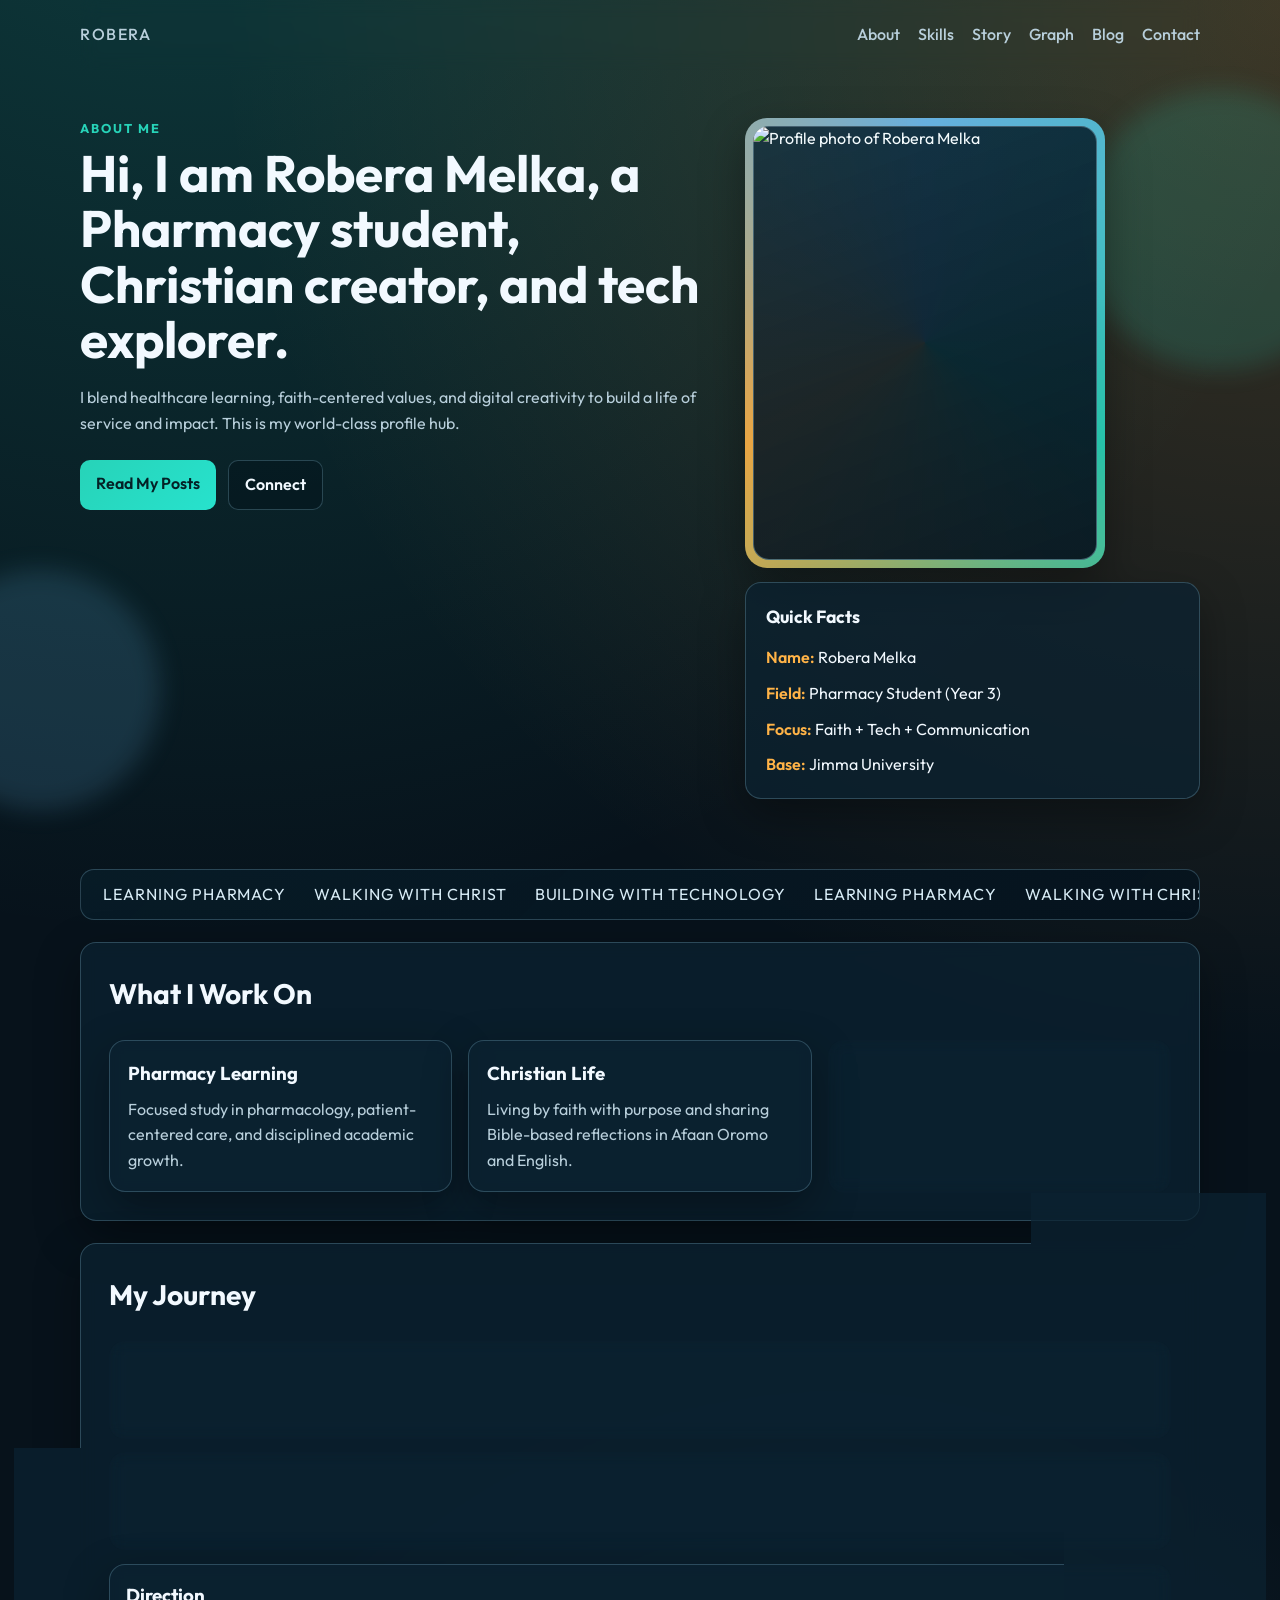
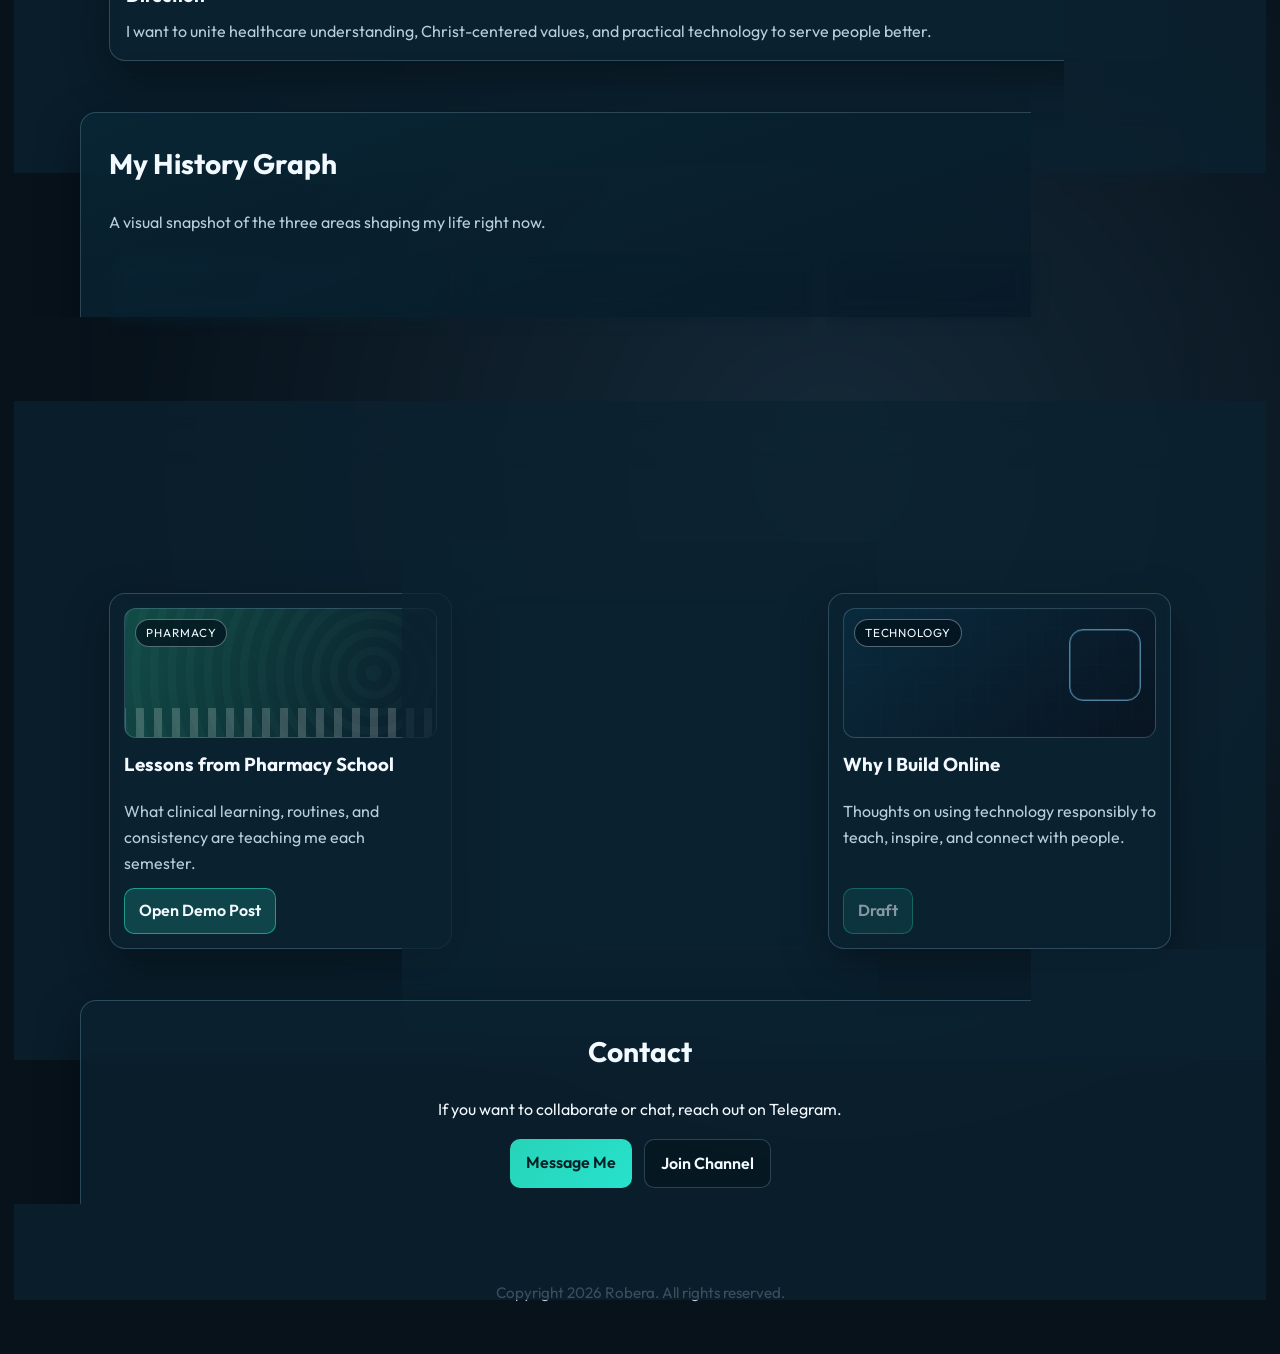
==== commit 09d17de9: "Add files via upload" ====
--- a/index.html
+++ b/index.html
@@ -1,175 +1,175 @@
-<!DOCTYPE html>
-<html lang="en">
-<head>
-  <meta charset="UTF-8">
-  <meta name="viewport" content="width=device-width, initial-scale=1">
-  <meta name="description" content="Personal landing page for Robera with background, skills, and blog notes.">
-  <title>Robera | About Me</title>
-  <link rel="stylesheet" href="style.css">
-</head>
-<body>
-  <div class="bg-orb orb-1" aria-hidden="true"></div>
-  <div class="bg-orb orb-2" aria-hidden="true"></div>
-
-  <header class="site-header" id="top">
-    <nav class="navbar" aria-label="Main navigation">
-      <a href="#top" class="brand">Robera</a>
-      <ul>
-        <li><a href="#about">About</a></li>
-        <li><a href="#skills">Skills</a></li>
-        <li><a href="#story">Story</a></li>
-        <li><a href="#history">Graph</a></li>
-        <li><a href="#blog">Blog</a></li>
-        <li><a href="#contact">Contact</a></li>
-      </ul>
-    </nav>
-
-    <section class="hero" id="about">
-      <div class="hero-copy">
-        <p class="hero-tag">ABOUT ME</p>
-        <h1>Hi, I am Robera Melka, a Pharmacy student, Christian creator, and tech explorer.</h1>
-        <p class="hero-intro">I blend healthcare learning, faith-centered values, and digital creativity to build a life of service and impact. This is my world-class profile hub.</p>
-        <div class="hero-actions">
-          <a href="#blog" class="btn btn-primary">Read My Posts</a>
-          <a href="#contact" class="btn btn-ghost">Connect</a>
-        </div>
-      </div>
-
-      <aside class="hero-profile" aria-label="Profile photo and quick facts">
-        <div class="photo-wrap">
-          <img src="./assets/profile.jpg" alt="Profile photo of Robera Melka" class="profile-photo" onerror="this.onerror=null;this.src='./assets/profile-placeholder.svg';">
-        </div>
-        <div class="hero-card">
-          <h2>Quick Facts</h2>
-          <ul>
-            <li><span>Name:</span> Robera Melka</li>
-            <li><span>Field:</span> Pharmacy Student (Year 3)</li>
-            <li><span>Focus:</span> Faith + Tech + Communication</li>
-            <li><span>Base:</span> Jimma University</li>
-          </ul>
-        </div>
-      </aside>
-    </section>
-  </header>
-
-  <main>
-    <section class="signal-strip" aria-label="Personal highlight line">
-      <p>Learning Pharmacy</p>
-      <p>Walking with Christ</p>
-      <p>Building with Technology</p>
-      <p>Learning Pharmacy</p>
-      <p>Walking with Christ</p>
-      <p>Building with Technology</p>
-    </section>
-
-    <section class="panel" id="skills">
-      <h2>What I Work On</h2>
-      <div class="grid cards-3">
-        <article class="card">
-          <h3>Pharmacy Learning</h3>
-          <p>Focused study in pharmacology, patient-centered care, and disciplined academic growth.</p>
-        </article>
-        <article class="card">
-          <h3>Christian Life</h3>
-          <p>Living by faith with purpose and sharing Bible-based reflections in Afaan Oromo and English.</p>
-        </article>
-        <article class="card">
-          <h3>Technology Projects</h3>
-          <p>Designing simple web pages and media ideas that communicate clearly and help people learn.</p>
-        </article>
-      </div>
-    </section>
-
-    <section class="panel" id="story">
-      <h2>My Journey</h2>
-      <div class="timeline">
-        <article>
-          <h3>Identity</h3>
-          <p>I am a Christian and I care about living with purpose, discipline, and service.</p>
-        </article>
-        <article>
-          <h3>Education</h3>
-          <p>I study Pharmacy at Jimma University while investing in communication and media skills.</p>
-        </article>
-        <article>
-          <h3>Direction</h3>
-          <p>I want to unite healthcare understanding, Christ-centered values, and practical technology to serve people better.</p>
-        </article>
-      </div>
-    </section>
-
-    <section class="panel journey-map" id="history">
-      <div class="panel-head">
-        <h2>My History Graph</h2>
-        <p>A visual snapshot of the three areas shaping my life right now.</p>
-      </div>
-      <div class="history-graph">
-        <article class="lane lane-pharmacy">
-          <h3>Pharmacy Learning</h3>
-          <div class="progress-track"><span class="fill fill-92"></span></div>
-          <p>Strong commitment to classes, practical learning, and consistent revision.</p>
-        </article>
-        <article class="lane lane-faith">
-          <h3>Christian Growth</h3>
-          <div class="progress-track"><span class="fill fill-96"></span></div>
-          <p>Prayer, discipline, and sharing hope through writing and daily actions.</p>
-        </article>
-        <article class="lane lane-tech">
-          <h3>Technology Skills</h3>
-          <div class="progress-track"><span class="fill fill-85"></span></div>
-          <p>Building websites and improving digital communication skills over time.</p>
-        </article>
-      </div>
-    </section>
-
-    <section class="panel" id="blog">
-      <div class="panel-head">
-        <h2>Blog Posts About Me</h2>
-        <p>Personal reflections from my Pharmacy, Faith, and Technology journey.</p>
-      </div>
-
-      <div class="grid cards-3 blog-grid">
-        <article class="blog-post">
-          <div class="post-graphic graphic-a" aria-hidden="true">
-            <span class="graphic-chip">Pharmacy</span>
-          </div>
-          <h3>Lessons from Pharmacy School</h3>
-          <p>What clinical learning, routines, and consistency are teaching me each semester.</p>
-          <a href="post1.html" class="btn btn-small">Open Demo Post</a>
-        </article>
-
-        <article class="blog-post">
-          <div class="post-graphic graphic-b" aria-hidden="true">
-            <span class="graphic-chip">Faith</span>
-          </div>
-          <h3>From Pressure to Prayer</h3>
-          <p>How faith keeps my identity clear when campus pressure tries to take over.</p>
-          <a href="#" class="btn btn-small btn-disabled" aria-disabled="true">Draft</a>
-        </article>
-
-        <article class="blog-post">
-          <div class="post-graphic graphic-c" aria-hidden="true">
-            <span class="graphic-chip">Technology</span>
-          </div>
-          <h3>Why I Build Online</h3>
-          <p>Thoughts on using technology responsibly to teach, inspire, and connect with people.</p>
-          <a href="#" class="btn btn-small btn-disabled" aria-disabled="true">Draft</a>
-        </article>
-      </div>
-    </section>
-
-    <section class="panel contact" id="contact">
-      <h2>Contact</h2>
-      <p>If you want to collaborate or chat, reach out on Telegram.</p>
-      <div class="contact-links">
-        <a href="https://t.me/Believe_In_Christ79" target="_blank" rel="noopener noreferrer" class="btn btn-primary">Message Me</a>
-        <a href="https://t.me/Gosp22" target="_blank" rel="noopener noreferrer" class="btn btn-ghost">Join Channel</a>
-      </div>
-    </section>
-  </main>
-
-  <footer>
-    <p>Copyright 2026 Robera. All rights reserved.</p>
-  </footer>
-</body>
-</html>
+<!DOCTYPE html>
+<html lang="en">
+<head>
+  <meta charset="UTF-8">
+  <meta name="viewport" content="width=device-width, initial-scale=1">
+  <meta name="description" content="Personal landing page for Robera with background, skills, and blog notes.">
+  <title>Robera | About Me</title>
+  <link rel="stylesheet" href="style.css">
+</head>
+<body>
+  <div class="bg-orb orb-1" aria-hidden="true"></div>
+  <div class="bg-orb orb-2" aria-hidden="true"></div>
+
+  <header class="site-header" id="top">
+    <nav class="navbar" aria-label="Main navigation">
+      <a href="#top" class="brand">Robera</a>
+      <ul>
+        <li><a href="#about">About</a></li>
+        <li><a href="#skills">Skills</a></li>
+        <li><a href="#story">Story</a></li>
+        <li><a href="#history">Graph</a></li>
+        <li><a href="#blog">Blog</a></li>
+        <li><a href="#contact">Contact</a></li>
+      </ul>
+    </nav>
+
+    <section class="hero" id="about">
+      <div class="hero-copy">
+        <p class="hero-tag">ABOUT ME</p>
+        <h1>Hi, I am Robera Melka, a Pharmacy student, Christian creator, and tech explorer.</h1>
+        <p class="hero-intro">I blend healthcare learning, faith-centered values, and digital creativity to build a life of service and impact. This is my world-class profile hub.</p>
+        <div class="hero-actions">
+          <a href="#blog" class="btn btn-primary">Read My Posts</a>
+          <a href="#contact" class="btn btn-ghost">Connect</a>
+        </div>
+      </div>
+
+      <aside class="hero-profile" aria-label="Profile photo and quick facts">
+        <div class="photo-wrap">
+          <img src="profile.jpg" alt="Profile photo of Robera Melka" class="profile-photo">
+        </div>
+        <div class="hero-card">
+          <h2>Quick Facts</h2>
+          <ul>
+            <li><span>Name:</span> Robera Melka</li>
+            <li><span>Field:</span> Pharmacy Student (Year 3)</li>
+            <li><span>Focus:</span> Faith + Tech + Communication</li>
+            <li><span>Base:</span> Jimma University</li>
+          </ul>
+        </div>
+      </aside>
+    </section>
+  </header>
+
+  <main>
+    <section class="signal-strip" aria-label="Personal highlight line">
+      <p>Learning Pharmacy</p>
+      <p>Walking with Christ</p>
+      <p>Building with Technology</p>
+      <p>Learning Pharmacy</p>
+      <p>Walking with Christ</p>
+      <p>Building with Technology</p>
+    </section>
+
+    <section class="panel" id="skills">
+      <h2>What I Work On</h2>
+      <div class="grid cards-3">
+        <article class="card">
+          <h3>Pharmacy Learning</h3>
+          <p>Focused study in pharmacology, patient-centered care, and disciplined academic growth.</p>
+        </article>
+        <article class="card">
+          <h3>Christian Life</h3>
+          <p>Living by faith with purpose and sharing Bible-based reflections in Afaan Oromo and English.</p>
+        </article>
+        <article class="card">
+          <h3>Technology Projects</h3>
+          <p>Designing simple web pages and media ideas that communicate clearly and help people learn.</p>
+        </article>
+      </div>
+    </section>
+
+    <section class="panel" id="story">
+      <h2>My Journey</h2>
+      <div class="timeline">
+        <article>
+          <h3>Identity</h3>
+          <p>I am a Christian and I care about living with purpose, discipline, and service.</p>
+        </article>
+        <article>
+          <h3>Education</h3>
+          <p>I study Pharmacy at Jimma University while investing in communication and media skills.</p>
+        </article>
+        <article>
+          <h3>Direction</h3>
+          <p>I want to unite healthcare understanding, Christ-centered values, and practical technology to serve people better.</p>
+        </article>
+      </div>
+    </section>
+
+    <section class="panel journey-map" id="history">
+      <div class="panel-head">
+        <h2>My History Graph</h2>
+        <p>A visual snapshot of the three areas shaping my life right now.</p>
+      </div>
+      <div class="history-graph">
+        <article class="lane lane-pharmacy">
+          <h3>Pharmacy Learning</h3>
+          <div class="progress-track"><span class="fill fill-92"></span></div>
+          <p>Strong commitment to classes, practical learning, and consistent revision.</p>
+        </article>
+        <article class="lane lane-faith">
+          <h3>Christian Growth</h3>
+          <div class="progress-track"><span class="fill fill-96"></span></div>
+          <p>Prayer, discipline, and sharing hope through writing and daily actions.</p>
+        </article>
+        <article class="lane lane-tech">
+          <h3>Technology Skills</h3>
+          <div class="progress-track"><span class="fill fill-85"></span></div>
+          <p>Building websites and improving digital communication skills over time.</p>
+        </article>
+      </div>
+    </section>
+
+    <section class="panel" id="blog">
+      <div class="panel-head">
+        <h2>Blog Posts About Me</h2>
+        <p>Personal reflections from my Pharmacy, Faith, and Technology journey.</p>
+      </div>
+
+      <div class="grid cards-3 blog-grid">
+        <article class="blog-post">
+          <div class="post-graphic graphic-a" aria-hidden="true">
+            <span class="graphic-chip">Pharmacy</span>
+          </div>
+          <h3>Lessons from Pharmacy School</h3>
+          <p>What clinical learning, routines, and consistency are teaching me each semester.</p>
+          <a href="post1.html" class="btn btn-small">Open Demo Post</a>
+        </article>
+
+        <article class="blog-post">
+          <div class="post-graphic graphic-b" aria-hidden="true">
+            <span class="graphic-chip">Faith</span>
+          </div>
+          <h3>From Pressure to Prayer</h3>
+          <p>How faith keeps my identity clear when campus pressure tries to take over.</p>
+          <a href="#" class="btn btn-small btn-disabled" aria-disabled="true">Draft</a>
+        </article>
+
+        <article class="blog-post">
+          <div class="post-graphic graphic-c" aria-hidden="true">
+            <span class="graphic-chip">Technology</span>
+          </div>
+          <h3>Why I Build Online</h3>
+          <p>Thoughts on using technology responsibly to teach, inspire, and connect with people.</p>
+          <a href="#" class="btn btn-small btn-disabled" aria-disabled="true">Draft</a>
+        </article>
+      </div>
+    </section>
+
+    <section class="panel contact" id="contact">
+      <h2>Contact</h2>
+      <p>If you want to collaborate or chat, reach out on Telegram.</p>
+      <div class="contact-links">
+        <a href="https://t.me/Believe_In_Christ79" target="_blank" rel="noopener noreferrer" class="btn btn-primary">Message Me</a>
+        <a href="https://t.me/Gosp22" target="_blank" rel="noopener noreferrer" class="btn btn-ghost">Join Channel</a>
+      </div>
+    </section>
+  </main>
+
+  <footer>
+    <p>Copyright 2026 Robera. All rights reserved.</p>
+  </footer>
+</body>
+</html>
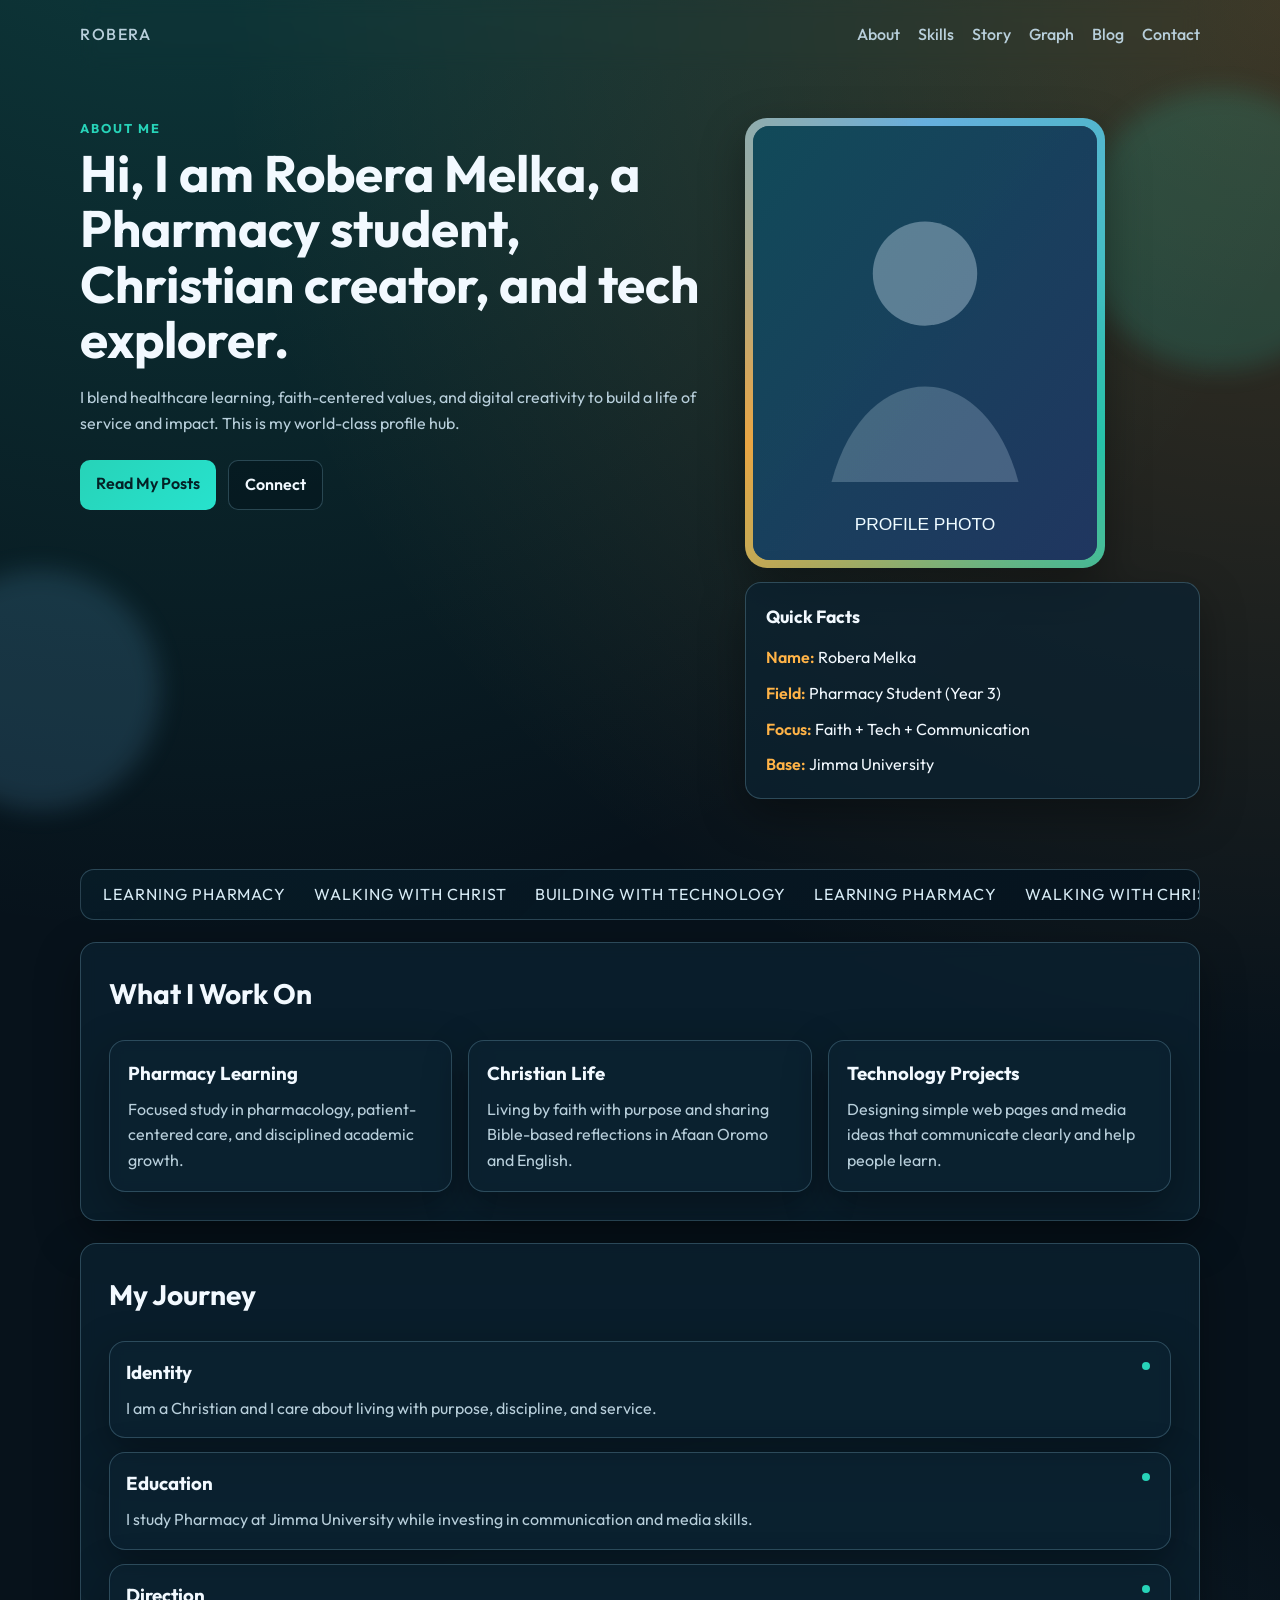
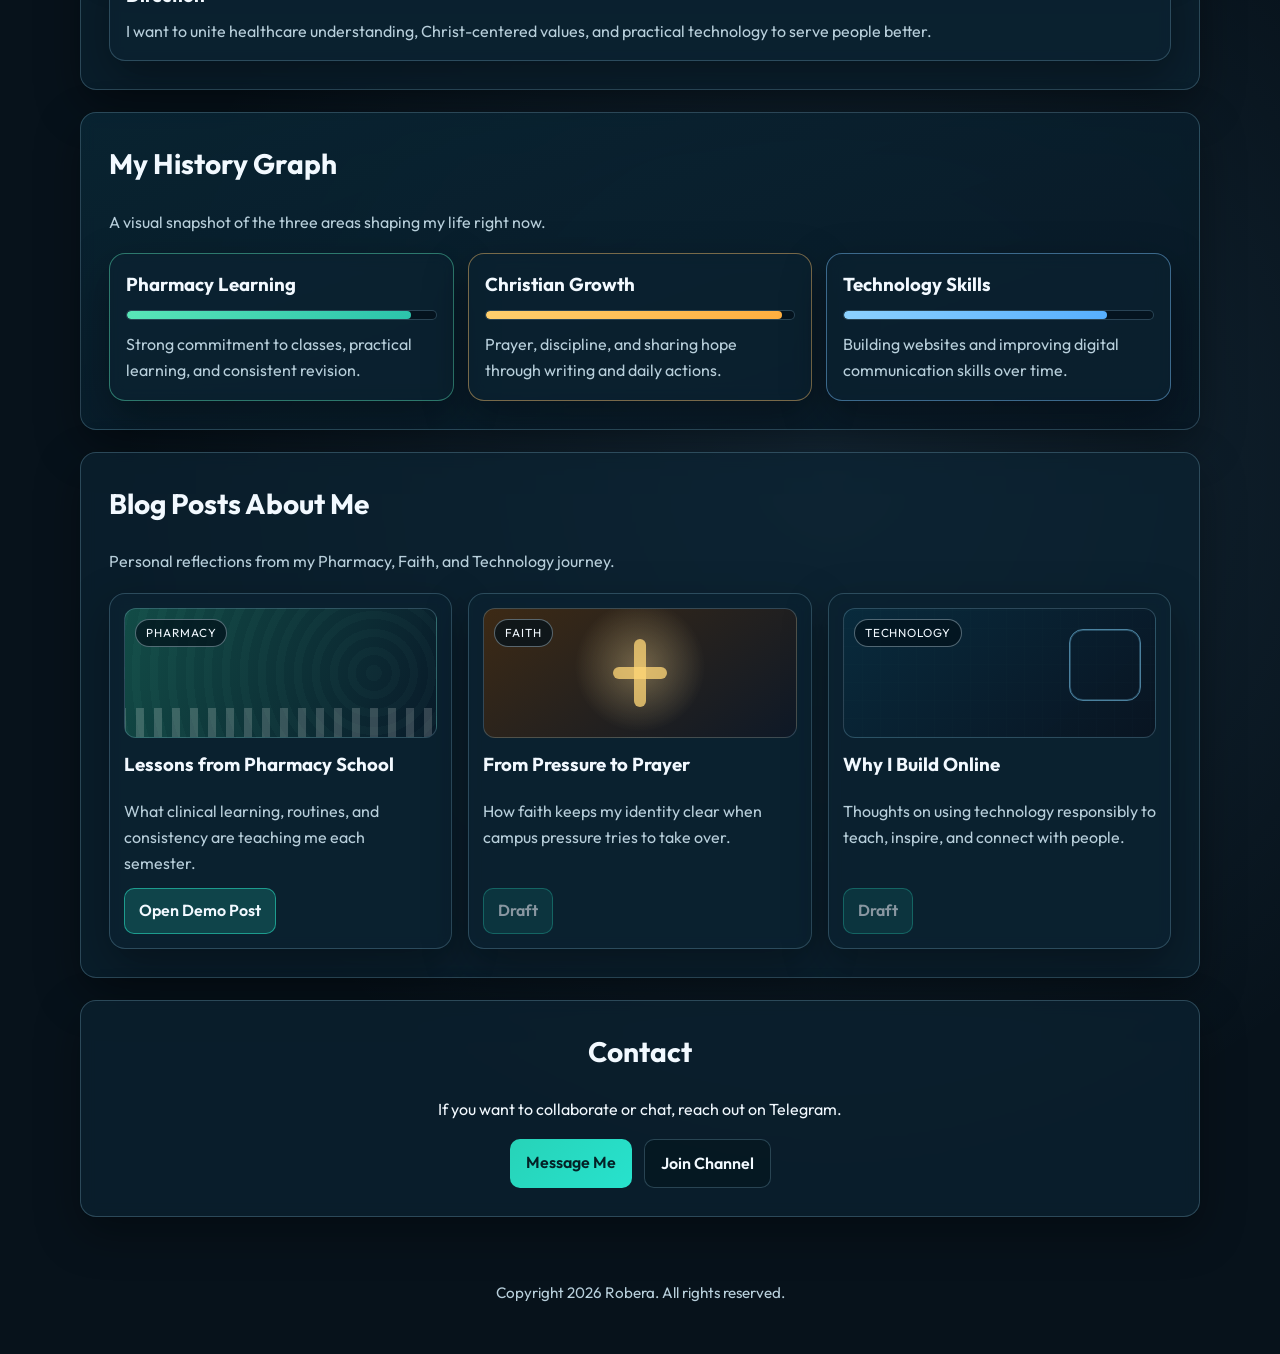
==== commit f5755985: "Add files via upload updated" ====
--- a/index.html
+++ b/index.html
@@ -37,7 +37,7 @@
 
       <aside class="hero-profile" aria-label="Profile photo and quick facts">
         <div class="photo-wrap">
-          <img src="profile.jpg" alt="Profile photo of Robera Melka" class="profile-photo">
+          <img src="./profile.jpg?v=20260306" alt="Profile photo of Robera Melka" class="profile-photo" loading="eager" decoding="async" onerror="this.onerror=null;this.src='./profile-placeholder.svg';">
         </div>
         <div class="hero-card">
           <h2>Quick Facts</h2>
--- a/style.css
+++ b/style.css
@@ -183,10 +183,9 @@
 }
 
 .profile-photo {
-  position: absolute;
-  inset: 8px;
-  width: calc(100% - 16px);
-  height: calc(100% - 16px);
+  position: relative;
+  width: 100%;
+  height: 100%;
   object-fit: cover;
   border-radius: 16px;
   display: block;
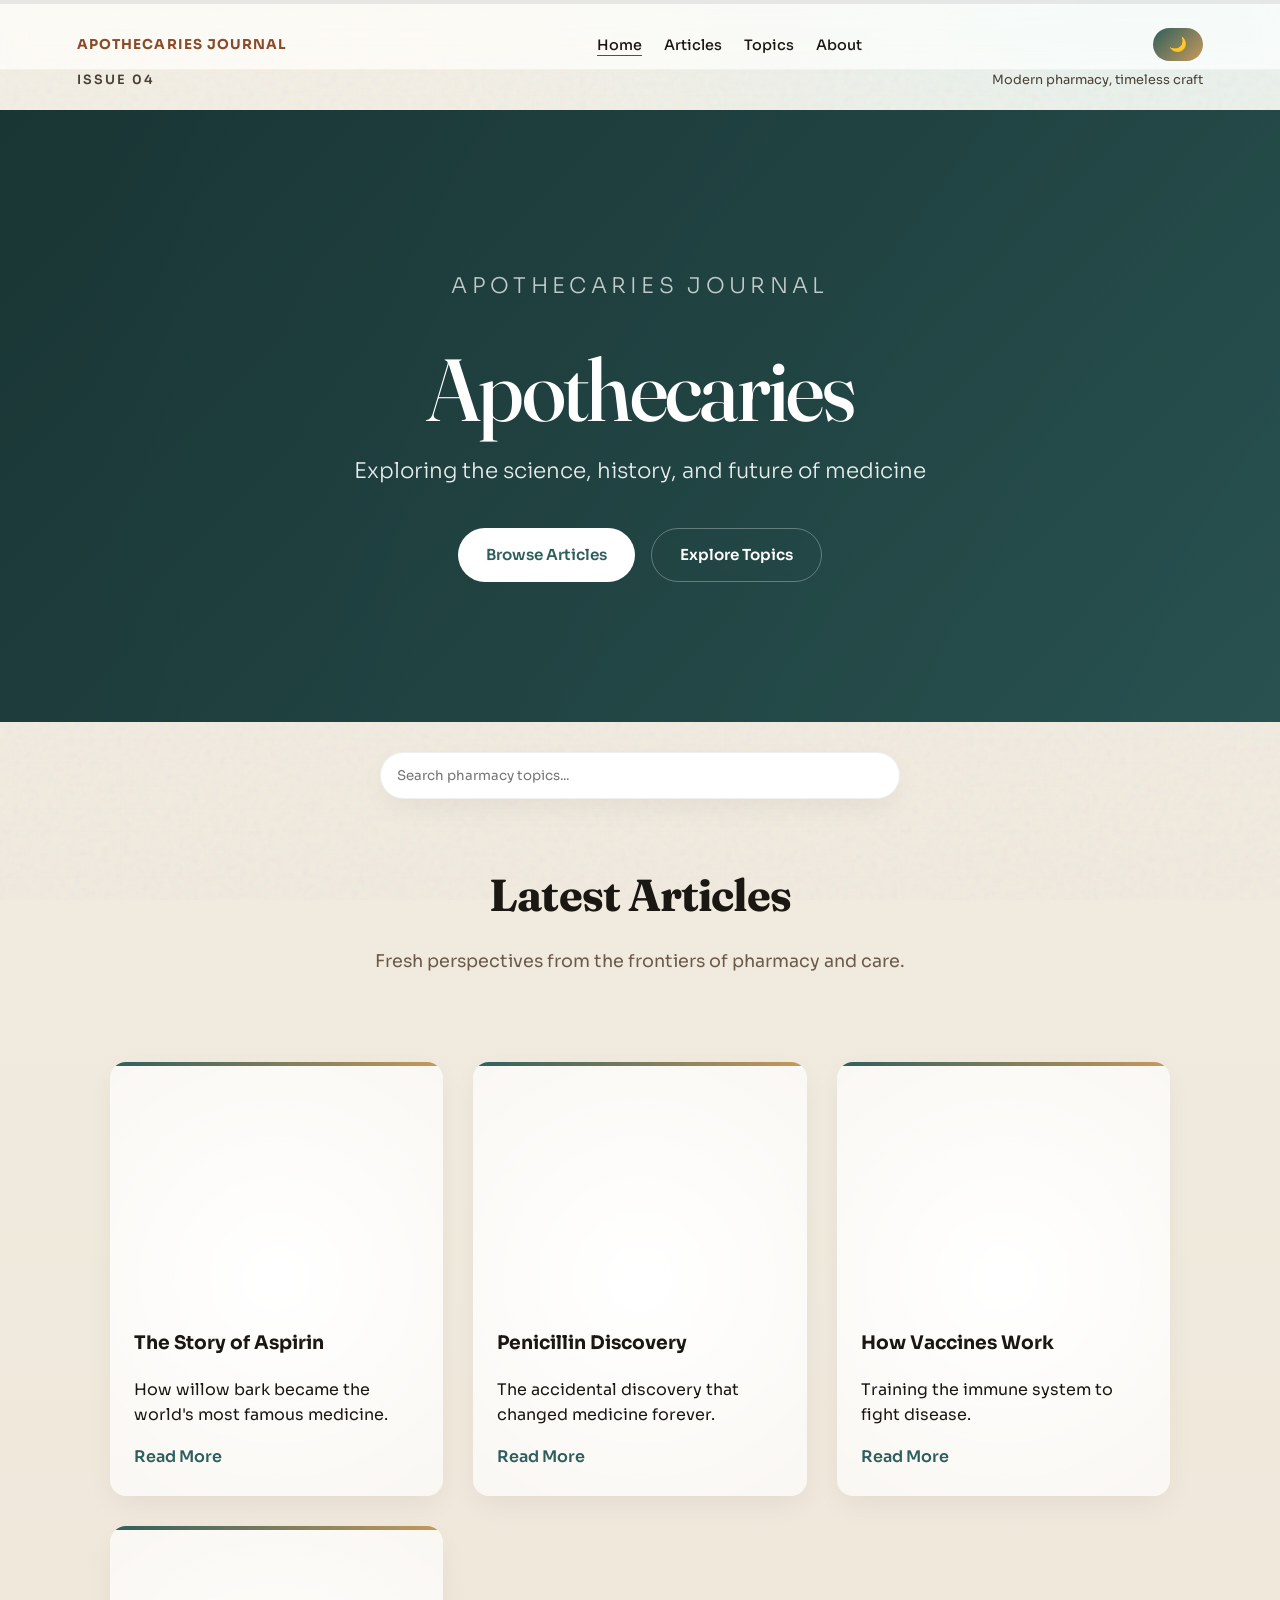
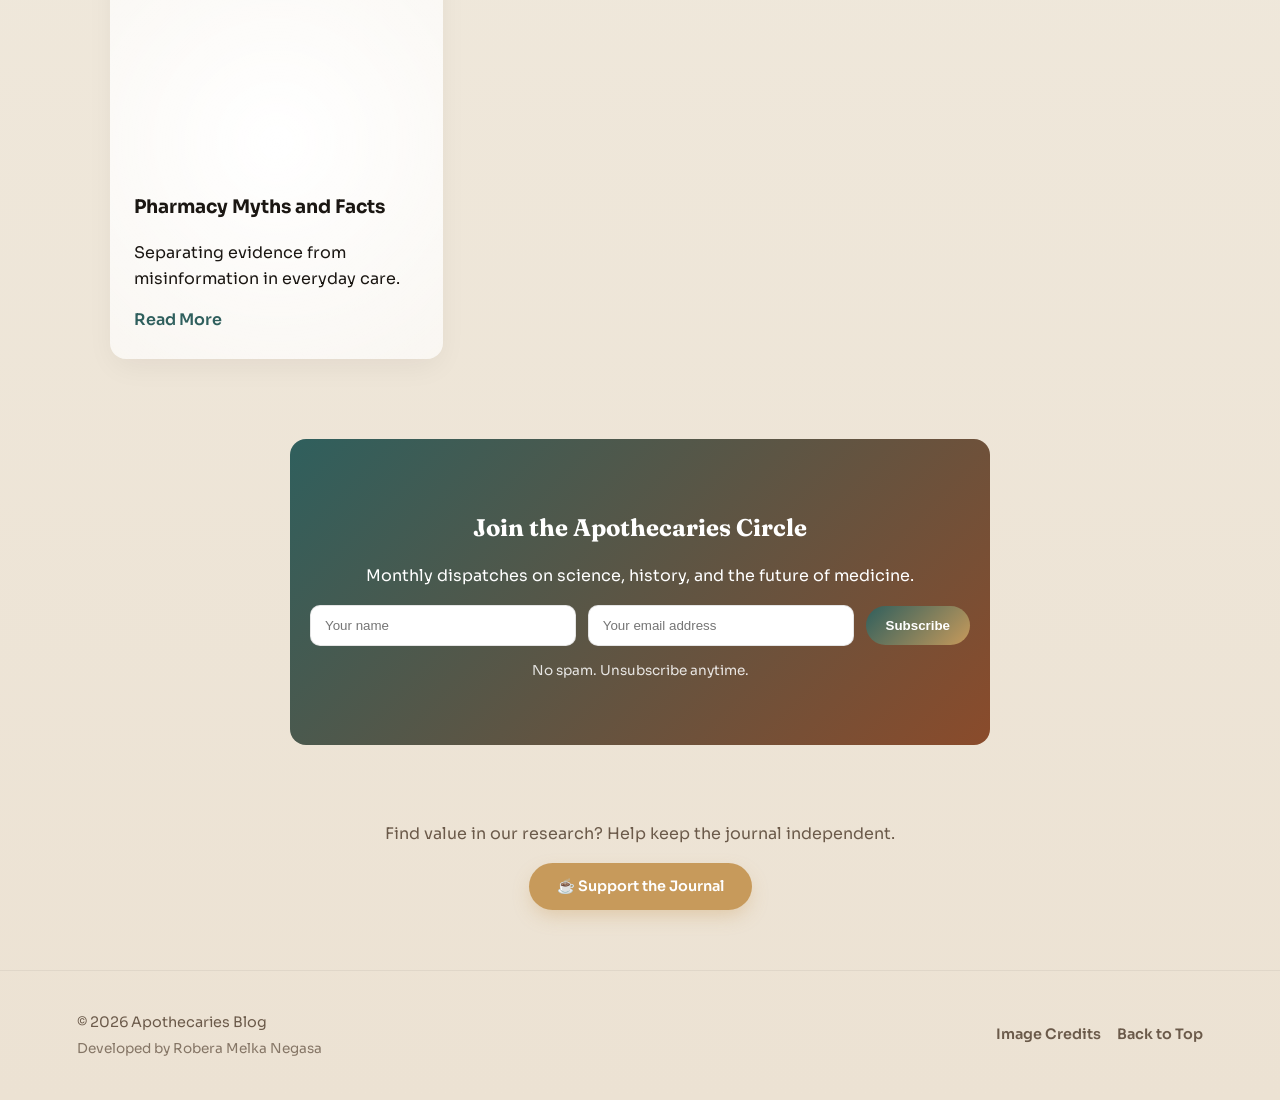
==== commit 20acf2ce: "Add files via upload" ====
--- a/index.html
+++ b/index.html
@@ -1,175 +1,127 @@
-<!DOCTYPE html>
+﻿<!DOCTYPE html>
 <html lang="en">
 <head>
-  <meta charset="UTF-8">
-  <meta name="viewport" content="width=device-width, initial-scale=1">
-  <meta name="description" content="Personal landing page for Robera with background, skills, and blog notes.">
-  <title>Robera | About Me</title>
-  <link rel="stylesheet" href="style.css">
+<meta charset="UTF-8">
+<meta name="viewport" content="width=device-width, initial-scale=1.0">
+<meta name="description" content="Apothecaries Journal explores the science, history, and future of medicine.">
+<title>Apothecaries Blog</title>
+<link rel="preconnect" href="https://fonts.googleapis.com">
+<link rel="preconnect" href="https://fonts.gstatic.com" crossorigin>
+<link rel="stylesheet" href="style.css">
+<link href="https://fonts.googleapis.com/css2?family=Fraunces:wght@400;600;700&family=Sora:wght@300;400;600;700&display=swap" rel="stylesheet">
+<script>
+  // Handle image errors immediately (before body loads)
+  document.addEventListener("error", (e) => {
+    if (e.target.tagName.toLowerCase() === "img") {
+      e.target.src = "https://placehold.co/600x400?text=Image+Unavailable";
+      e.target.alt = "Image unavailable";
+    }
+  }, true);
+</script>
 </head>
 <body>
-  <div class="bg-orb orb-1" aria-hidden="true"></div>
-  <div class="bg-orb orb-2" aria-hidden="true"></div>
+<a class="skip-link" href="#main">Skip to content</a>
+<div class="reading-progress" aria-hidden="true"><span></span></div>
 
-  <header class="site-header" id="top">
-    <nav class="navbar" aria-label="Main navigation">
-      <a href="#top" class="brand">Robera</a>
-      <ul>
-        <li><a href="#about">About</a></li>
-        <li><a href="#skills">Skills</a></li>
-        <li><a href="#story">Story</a></li>
-        <li><a href="#history">Graph</a></li>
-        <li><a href="#blog">Blog</a></li>
-        <li><a href="#contact">Contact</a></li>
-      </ul>
-    </nav>
+<header class="navbar">
+  <div class="logo">Apothecaries Journal</div>
+  <nav>
+    <a href="index.html">Home</a>
+    <a href="articles.html">Articles</a>
+    <a href="topics.html">Topics</a>
+    <a href="about.html">About</a>
+  </nav>
+  <button id="darkToggle" type="button" aria-label="Toggle dark mode" aria-pressed="false">🌙</button>
+</header>
 
-    <section class="hero" id="about">
-      <div class="hero-copy">
-        <p class="hero-tag">ABOUT ME</p>
-        <h1>Hi, I am Robera Melka, a Pharmacy student, Christian creator, and tech explorer.</h1>
-        <p class="hero-intro">I blend healthcare learning, faith-centered values, and digital creativity to build a life of service and impact. This is my world-class profile hub.</p>
-        <div class="hero-actions">
-          <a href="#blog" class="btn btn-primary">Read My Posts</a>
-          <a href="#contact" class="btn btn-ghost">Connect</a>
-        </div>
+<div class="issue-bar">
+  <span>Issue 04</span>
+  <div>Modern pharmacy, timeless craft</div>
+</div>
+
+<main id="main">
+  <section class="hero">
+    <div class="hero-inner">
+      <p class="hero-label">Apothecaries Journal</p>
+      <h1>Apothecaries</h1>
+      <p>Exploring the science, history, and future of medicine</p>
+      <div class="hero-actions">
+        <a class="pill" href="articles.html">Browse Articles</a>
+        <a class="pill pill-ghost" href="topics.html">Explore Topics</a>
       </div>
+    </div>
+  </section>
 
-      <aside class="hero-profile" aria-label="Profile photo and quick facts">
-        <div class="photo-wrap">
-          <img src="./profile.jpg?v=20260306" alt="Profile photo of Robera Melka" class="profile-photo" loading="eager" decoding="async" onerror="this.onerror=null;this.src='./profile-placeholder.svg';">
-        </div>
-        <div class="hero-card">
-          <h2>Quick Facts</h2>
-          <ul>
-            <li><span>Name:</span> Robera Melka</li>
-            <li><span>Field:</span> Pharmacy Student (Year 3)</li>
-            <li><span>Focus:</span> Faith + Tech + Communication</li>
-            <li><span>Base:</span> Jimma University</li>
-          </ul>
-        </div>
-      </aside>
-    </section>
-  </header>
+  <section class="search">
+    <label class="sr-only" for="searchBar">Search articles</label>
+    <input id="searchBar" type="text" placeholder="Search pharmacy topics...">
+  </section>
 
-  <main>
-    <section class="signal-strip" aria-label="Personal highlight line">
-      <p>Learning Pharmacy</p>
-      <p>Walking with Christ</p>
-      <p>Building with Technology</p>
-      <p>Learning Pharmacy</p>
-      <p>Walking with Christ</p>
-      <p>Building with Technology</p>
-    </section>
+  <section class="posts">
+    <div class="section-header reveal">
+      <h2>Latest Articles</h2>
+      <p>Fresh perspectives from the frontiers of pharmacy and care.</p>
+    </div>
+    <div class="post reveal">
+      <img src="https://commons.wikimedia.org/wiki/Special:FilePath/Pestle%20and%20mortar.jpg" alt="Mortar and pestle used in traditional medicine" loading="lazy">
+      <h3>The Story of Aspirin</h3>
+      <p>How willow bark became the world's most famous medicine.</p>
+      <a href="post1.html">Read More</a>
+    </div>
 
-    <section class="panel" id="skills">
-      <h2>What I Work On</h2>
-      <div class="grid cards-3">
-        <article class="card">
-          <h3>Pharmacy Learning</h3>
-          <p>Focused study in pharmacology, patient-centered care, and disciplined academic growth.</p>
-        </article>
-        <article class="card">
-          <h3>Christian Life</h3>
-          <p>Living by faith with purpose and sharing Bible-based reflections in Afaan Oromo and English.</p>
-        </article>
-        <article class="card">
-          <h3>Technology Projects</h3>
-          <p>Designing simple web pages and media ideas that communicate clearly and help people learn.</p>
-        </article>
-      </div>
-    </section>
+    <div class="post reveal">
+      <img src="https://commons.wikimedia.org/wiki/Special:FilePath/Penicillium%20glabrum%20conidiophores.jpg" alt="Penicillium conidiophores under a microscope" loading="lazy">
+      <h3>Penicillin Discovery</h3>
+      <p>The accidental discovery that changed medicine forever.</p>
+      <a href="post2.html">Read More</a>
+    </div>
 
-    <section class="panel" id="story">
-      <h2>My Journey</h2>
-      <div class="timeline">
-        <article>
-          <h3>Identity</h3>
-          <p>I am a Christian and I care about living with purpose, discipline, and service.</p>
-        </article>
-        <article>
-          <h3>Education</h3>
-          <p>I study Pharmacy at Jimma University while investing in communication and media skills.</p>
-        </article>
-        <article>
-          <h3>Direction</h3>
-          <p>I want to unite healthcare understanding, Christ-centered values, and practical technology to serve people better.</p>
-        </article>
-      </div>
-    </section>
+    <div class="post reveal">
+      <img src="https://commons.wikimedia.org/wiki/Special:FilePath/Vaccination.jpg" alt="Healthcare worker administering a vaccine" loading="lazy">
+      <h3>How Vaccines Work</h3>
+      <p>Training the immune system to fight disease.</p>
+      <a href="post3.html">Read More</a>
+    </div>
 
-    <section class="panel journey-map" id="history">
-      <div class="panel-head">
-        <h2>My History Graph</h2>
-        <p>A visual snapshot of the three areas shaping my life right now.</p>
-      </div>
-      <div class="history-graph">
-        <article class="lane lane-pharmacy">
-          <h3>Pharmacy Learning</h3>
-          <div class="progress-track"><span class="fill fill-92"></span></div>
-          <p>Strong commitment to classes, practical learning, and consistent revision.</p>
-        </article>
-        <article class="lane lane-faith">
-          <h3>Christian Growth</h3>
-          <div class="progress-track"><span class="fill fill-96"></span></div>
-          <p>Prayer, discipline, and sharing hope through writing and daily actions.</p>
-        </article>
-        <article class="lane lane-tech">
-          <h3>Technology Skills</h3>
-          <div class="progress-track"><span class="fill fill-85"></span></div>
-          <p>Building websites and improving digital communication skills over time.</p>
-        </article>
-      </div>
-    </section>
+    <div class="post reveal">
+      <img src="https://commons.wikimedia.org/wiki/Special:FilePath/Apothecary%20Shop,%20Interior%202.jpg" alt="Historic apothecary shop interior" loading="lazy">
+      <h3>Pharmacy Myths and Facts</h3>
+      <p>Separating evidence from misinformation in everyday care.</p>
+      <a href="post4.html">Read More</a>
+    </div>
+  </section>
 
-    <section class="panel" id="blog">
-      <div class="panel-head">
-        <h2>Blog Posts About Me</h2>
-        <p>Personal reflections from my Pharmacy, Faith, and Technology journey.</p>
-      </div>
+  <section class="newsletter">
+    <h2>Join the Apothecaries Circle</h2>
+    <p class="newsletter-note">Monthly dispatches on science, history, and the future of medicine.</p>
+    <form class="newsletter-form" action="#" method="post">
+      <label class="sr-only" for="newsletter-name">Name</label>
+      <input id="newsletter-name" name="name" type="text" placeholder="Your name" autocomplete="name">
+      <label class="sr-only" for="newsletter-email">Email</label>
+      <input id="newsletter-email" name="email" type="email" placeholder="Your email address" autocomplete="email" aria-describedby="newsletter-privacy" required>
+      <button type="submit">Subscribe</button>
+    </form>
+    <p class="newsletter-privacy" id="newsletter-privacy">No spam. Unsubscribe anytime.</p>
+  </section>
 
-      <div class="grid cards-3 blog-grid">
-        <article class="blog-post">
-          <div class="post-graphic graphic-a" aria-hidden="true">
-            <span class="graphic-chip">Pharmacy</span>
-          </div>
-          <h3>Lessons from Pharmacy School</h3>
-          <p>What clinical learning, routines, and consistency are teaching me each semester.</p>
-          <a href="post1.html" class="btn btn-small">Open Demo Post</a>
-        </article>
+  <section class="support-strip">
+    <p style="margin-bottom: 16px; color: #6b5a4a;">Find value in our research? Help keep the journal independent.</p>
+    <a href="#" class="btn-donate">☕ Support the Journal</a>
+  </section>
+</main>
 
-        <article class="blog-post">
-          <div class="post-graphic graphic-b" aria-hidden="true">
-            <span class="graphic-chip">Faith</span>
-          </div>
-          <h3>From Pressure to Prayer</h3>
-          <p>How faith keeps my identity clear when campus pressure tries to take over.</p>
-          <a href="#" class="btn btn-small btn-disabled" aria-disabled="true">Draft</a>
-        </article>
+<footer>
+  <div>
+    <p>© 2026 Apothecaries Blog</p>
+    <p class="developer-credit">Developed by Robera Melka Negasa</p>
+  </div>
+  <div class="footer-links">
+    <a href="credits.html" class="footer-link">Image Credits</a>
+    <a href="#" class="footer-link">Back to Top</a>
+  </div>
+</footer>
 
-        <article class="blog-post">
-          <div class="post-graphic graphic-c" aria-hidden="true">
-            <span class="graphic-chip">Technology</span>
-          </div>
-          <h3>Why I Build Online</h3>
-          <p>Thoughts on using technology responsibly to teach, inspire, and connect with people.</p>
-          <a href="#" class="btn btn-small btn-disabled" aria-disabled="true">Draft</a>
-        </article>
-      </div>
-    </section>
-
-    <section class="panel contact" id="contact">
-      <h2>Contact</h2>
-      <p>If you want to collaborate or chat, reach out on Telegram.</p>
-      <div class="contact-links">
-        <a href="https://t.me/Believe_In_Christ79" target="_blank" rel="noopener noreferrer" class="btn btn-primary">Message Me</a>
-        <a href="https://t.me/Gosp22" target="_blank" rel="noopener noreferrer" class="btn btn-ghost">Join Channel</a>
-      </div>
-    </section>
-  </main>
-
-  <footer>
-    <p>Copyright 2026 Robera. All rights reserved.</p>
-  </footer>
+<script src="script.js"></script>
+<script src="molecules.js"></script>
 </body>
 </html>
--- a/style.css
+++ b/style.css
@@ -1,743 +1,1219 @@
-@import url('https://fonts.googleapis.com/css2?family=Outfit:wght@400;500;700;800&family=Source+Serif+4:opsz,wght@8..60,400;8..60,600&display=swap');
-
 :root {
-  --bg: #07121b;
-  --bg-soft: #0f2230;
-  --card: rgba(12, 35, 49, 0.74);
-  --text: #f2f9ff;
-  --muted: #b8cfdb;
-  --line: rgba(153, 214, 239, 0.24);
-  --accent: #27d3b8;
-  --accent-2: #ffb347;
-  --accent-3: #72c5ff;
-  --shadow: 0 16px 44px rgba(0, 0, 0, 0.34);
+  --ink: #1b1713;
+  --paper: #f3efe5;
+  --paper-2: #ece2d3;
+  --accent: #8a4b2b;
+  --accent-2: #2f5f5d;
+  --accent-3: #c79a5b;
+  --mist: rgba(255, 255, 255, 0.8);
+  --grid: rgba(33, 25, 20, 0.06);
+  --shadow: 0 24px 48px -12px rgba(27, 23, 19, 0.15);
+  --shadow-soft: 0 10px 30px -4px rgba(27, 23, 19, 0.06);
+  --shadow-hover: 0 25px 60px -10px rgba(27, 23, 19, 0.18);
+  --radius: 22px;
+  --serif: "Fraunces", "Times New Roman", serif;
+  --sans: "Sora", "Segoe UI", sans-serif;
+  --glass: blur(12px) saturate(180%);
 }
 
 * {
   box-sizing: border-box;
 }
 
-html,
 body {
   margin: 0;
-  padding: 0;
-}
-
-body {
-  font-family: 'Outfit', sans-serif;
-  color: var(--text);
+  font-family: var(--sans);
+  color: var(--ink);
   background:
-    radial-gradient(circle at 15% -10%, rgba(39, 211, 184, 0.23), transparent 36%),
-    radial-gradient(circle at 100% 0%, rgba(255, 179, 71, 0.22), transparent 33%),
-    radial-gradient(circle at 65% 70%, rgba(114, 197, 255, 0.13), transparent 32%),
-    var(--bg);
+    radial-gradient(1200px 500px at 10% -10%, #fff7e0 0%, rgba(255, 247, 224, 0) 60%),
+    radial-gradient(1200px 500px at 90% 0%, #e7f2ef 0%, rgba(231, 242, 239, 0) 60%),
+    linear-gradient(180deg, var(--paper) 0%, var(--paper-2) 100%);
   line-height: 1.6;
-  min-height: 100vh;
-  position: relative;
   overflow-x: hidden;
-}
-
-.bg-orb {
+  -webkit-font-smoothing: antialiased;
+}
+
+h1, h2, h3, .deck, .hero p {
+  text-wrap: balance;
+}
+
+html {
+  scroll-behavior: smooth;
+}
+
+::selection {
+  background: var(--accent-2);
+  color: #fff;
+}
+
+body::before {
+  content: "";
   position: fixed;
-  border-radius: 999px;
-  filter: blur(12px);
+  inset: 0;
   pointer-events: none;
+  background-image:
+    repeating-linear-gradient(0deg, transparent 0 22px, rgba(0, 0, 0, 0.03) 22px 23px),
+    repeating-linear-gradient(90deg, transparent 0 120px, rgba(0, 0, 0, 0.03) 120px 121px),
+    url("data:image/svg+xml,%3Csvg viewBox='0 0 200 200' xmlns='http://www.w3.org/2000/svg'%3E%3Cfilter id='noiseFilter'%3E%3CfeTurbulence type='fractalNoise' baseFrequency='0.65' numOctaves='3' stitchTiles='stitch'/%3E%3C/filter%3E%3Crect width='100%25' height='100%25' filter='url(%23noiseFilter)' opacity='0.5'/%3E%3C/svg%3E");
+  opacity: 0.12;
   z-index: -1;
-  animation: drift 9s ease-in-out infinite alternate;
-}
-
-.orb-1 {
-  width: 280px;
-  height: 280px;
-  background: rgba(39, 211, 184, 0.16);
-  top: 10%;
-  right: -80px;
-}
-
-.orb-2 {
-  width: 240px;
-  height: 240px;
-  background: rgba(114, 197, 255, 0.15);
-  bottom: 10%;
-  left: -80px;
-  animation-delay: 0.8s;
-}
-
-.site-header,
-main,
-footer {
-  width: min(1120px, 92%);
-  margin: 0 auto;
+}
+
+img {
+  max-width: 100%;
+  display: block;
+}
+
+a {
+  color: inherit;
+  text-decoration: none;
+}
+
+.skip-link {
+  position: absolute;
+  left: -999px;
+  top: 10px;
+  background: #fff;
+  color: var(--ink);
+  padding: 8px 12px;
+  border-radius: 6px;
+  z-index: 10;
+}
+
+.skip-link:focus {
+  left: 12px;
+}
+
+/* ===== Reading Progress ===== */
+.reading-progress {
+  position: fixed;
+  top: 0;
+  left: 0;
+  height: 4px;
+  width: 100%;
+  z-index: 200;
+  background: rgba(0, 0, 0, 0.08);
+}
+
+.reading-progress span {
+  display: block;
+  height: 100%;
+  width: 0;
+  background: linear-gradient(90deg, var(--accent-2), var(--accent-3));
+  transition: width 0.15s ease-out;
+}
+
+/* ===== Navbar ===== */
+.navbar,
+.site-header {
+  position: relative; /* Fallback */
+  display: flex;
+  justify-content: space-between;
+  align-items: center;
+  padding: 28px 6vw 8px;
+  font-family: var(--sans);
 }
 
 .navbar {
-  display: flex;
-  align-items: center;
-  justify-content: space-between;
-  padding: 22px 0;
   position: sticky;
   top: 0;
-  z-index: 10;
-  backdrop-filter: blur(8px);
-}
-
-.brand {
-  text-decoration: none;
-  color: var(--text);
-  font-weight: 800;
-  letter-spacing: 0.1em;
-  text-transform: uppercase;
-}
-
-.navbar ul {
+  z-index: 100;
+  backdrop-filter: var(--glass);
+  background: rgba(255, 255, 255, 0.7);
+  border-bottom: 1px solid rgba(27, 23, 19, 0.04);
+}
+
+.logo {
+  font-weight: 700;
+  letter-spacing: 0.08em;
+  text-transform: uppercase;
+  font-size: 0.85rem;
+  color: var(--accent);
+}
+
+nav a,
+.nav-link {
+  margin-left: 18px;
+  font-weight: 500;
+  font-size: 0.9rem;
+  padding-bottom: 2px;
+  position: relative;
+  color: var(--ink);
+  transition: color 0.3s ease;
+}
+
+nav a::after,
+.nav-link::after {
+  content: '';
+  position: absolute;
+  width: 0;
+  height: 1px;
+  bottom: 0;
+  left: 0;
+  background-color: var(--accent-2);
+  transition: width 0.3s ease;
+}
+
+nav a.active::after,
+nav a:hover::after,
+nav a:focus::after,
+.nav-link:hover::after,
+.nav-link:focus::after {
+  width: 100%;
+}
+
+nav a:hover,
+nav a:focus,
+.nav-link:hover,
+.nav-link:focus {
+  color: var(--accent-2);
+}
+
+#darkToggle {
+  font-size: 0.9rem;
+  background: linear-gradient(135deg, var(--accent-2), var(--accent-3));
+  color: #fff;
+  border: none;
+  padding: 8px 16px;
+  border-radius: 999px;
+  cursor: pointer;
+  transition: transform 0.2s ease;
+}
+
+#darkToggle:hover {
+  transform: translateY(-1px);
+}
+
+.issue-bar {
+  display: flex;
+  justify-content: space-between;
+  align-items: center;
+  padding: 0 6vw 20px;
+  font-family: var(--sans);
+  font-size: 0.8rem;
+  color: #4a4036;
+}
+
+.issue-bar span {
+  text-transform: uppercase;
+  letter-spacing: 0.16em;
+  font-weight: 600;
+}
+
+/* ===== Homepage Hero ===== */
+.hero {
+  position: relative;
+  text-align: center;
+  padding: 160px 20px 140px;
+  color: #fff;
+  background:
+    radial-gradient(circle at center, rgba(0,0,0,0) 20%, rgba(0,0,0,0.2) 100%),
+    linear-gradient(135deg, #1f4241, #2f5f5d, #8a4b2b, #c79a5b);
+  background-size: 400% 400%;
+  animation: heroGradient 14s ease infinite;
+}
+
+.hero h1 {
+  font-family: var(--serif);
+  font-size: clamp(3.5rem, 8vw, 5.5rem);
+  font-weight: 500;
+  line-height: 1.05;
+  margin: 10px 0 20px;
+  letter-spacing: -0.03em;
+}
+
+.hero p {
+  font-size: clamp(1.1rem, 2vw, 1.35rem);
+  font-weight: 300;
+  max-width: 60ch;
+  margin: 0 auto 40px;
+  opacity: 0.9;
+  line-height: 1.5;
+}
+
+.hero-label {
+  font-family: var(--sans);
+  text-transform: uppercase;
+  letter-spacing: 0.2em;
+  font-size: 0.75rem;
+  font-weight: 600;
+  color: rgba(255, 255, 255, 0.8);
+  margin-bottom: 0;
+}
+
+.hero-actions {
+  display: flex;
+  justify-content: center;
+  gap: 16px;
+  flex-wrap: wrap;
+}
+
+.pill {
+  display: inline-flex;
+  align-items: center;
+  padding: 14px 28px;
+  border-radius: 50px;
+  font-weight: 600;
+  font-size: 0.95rem;
+  transition: transform 0.2s cubic-bezier(0.25, 0.46, 0.45, 0.94), box-shadow 0.2s ease;
+  background: #fff;
+  color: var(--accent-2);
+}
+
+.pill:hover {
+  transform: translateY(-2px);
+  box-shadow: 0 10px 20px rgba(0, 0, 0, 0.15);
+}
+
+.pill-ghost {
+  background: transparent;
+  border: 1px solid rgba(255, 255, 255, 0.3);
+  color: #fff;
+  backdrop-filter: blur(4px);
+}
+
+.pill-ghost:hover {
+  background: rgba(255, 255, 255, 0.1);
+  border-color: #fff;
+}
+
+@keyframes heroGradient {
+  0% { background-position: 0% 50%; }
+  50% { background-position: 100% 50%; }
+  100% { background-position: 0% 50%; }
+}
+
+.search {
+  display: flex;
+  justify-content: center;
+  padding: 30px 20px 0;
+}
+
+.search input {
+  width: min(520px, 90vw);
+  padding: 14px 16px;
+  border-radius: 999px;
+  border: 1px solid rgba(0, 0, 0, 0.06);
+  box-shadow: var(--shadow-soft);
+  font-family: var(--sans);
+  transition: box-shadow 0.3s ease, border-color 0.3s ease;
+}
+
+/* Focus state for search */
+.search input:focus {
+  outline: none;
+  border-color: var(--accent-2);
+  box-shadow: 0 0 0 4px rgba(47, 95, 93, 0.1);
+}
+
+/* ===== Posts Grid ===== */
+.posts {
+  max-width: 1100px;
+  margin: auto;
+  padding: 60px 20px 80px;
+  display: grid;
+  grid-template-columns: repeat(auto-fit, minmax(260px, 1fr));
+  gap: 30px;
+}
+
+.section-header {
+  grid-column: 1 / -1;
+  text-align: center;
+  max-width: 640px;
+  margin: 0 auto 40px;
+}
+
+.section-header h2 {
+  font-family: var(--serif);
+  font-size: clamp(2rem, 5vw, 2.8rem);
+  margin: 0 0 8px;
+  letter-spacing: -0.02em;
+}
+
+.section-header p {
+  font-size: 1.1rem;
+  color: #6b5a4a;
+  line-height: 1.5;
+}
+
+.post {
+  background:
+    radial-gradient(
+      800px circle at var(--mouse-x, 50%) var(--mouse-y, 50%),
+      rgba(255, 255, 255, 1),
+      rgba(255, 255, 255, 0.6) 40%
+    );
+  padding: 26px 24px;
+  border-radius: 16px;
+  box-shadow: var(--shadow-soft);
+  transition: transform 0.3s ease, box-shadow 0.3s ease;
+  position: relative;
+  overflow: hidden;
+}
+
+.post::before {
+  content: "";
+  position: absolute;
+  top: 0;
+  left: 0;
+  width: 100%;
+  height: 4px;
+  background: linear-gradient(90deg, var(--accent-2), var(--accent-3));
+}
+
+.post:hover {
+  transform: translateY(-8px);
+  box-shadow: 0 22px 50px rgba(0, 0, 0, 0.18);
+}
+
+.post img {
+  width: 100%;
+  height: 220px;
+  object-fit: cover;
+  border-radius: 12px;
+  margin-bottom: 20px;
+}
+
+.post a {
+  font-weight: 600;
+  color: var(--accent-2);
+}
+
+.no-results {
+  grid-column: 1 / -1;
+  text-align: center;
+  padding: 40px 20px;
+  color: #6b5a4a;
+  font-style: italic;
+  font-size: 1.1rem;
+  animation: fade 0.5s ease;
+}
+
+/* ===== Topics/About/Newsletter ===== */
+.topics,
+.about,
+.newsletter {
+  max-width: 1100px;
+  margin: auto;
+  padding: 60px 20px;
+}
+
+.about-image {
+  width: 100%;
+  height: 400px;
+  object-fit: cover;
+  border-radius: var(--radius);
+  margin-bottom: 40px;
+  box-shadow: var(--shadow-soft);
+}
+
+.topics h2,
+.about h2,
+.newsletter h2 {
+  font-family: var(--serif);
+  margin-bottom: 16px;
+}
+
+.topic-grid {
+  display: grid;
+  grid-template-columns: repeat(auto-fit, minmax(180px, 1fr));
+  gap: 16px;
+}
+
+.topic {
+  padding: 16px;
+  border-radius: 14px;
+  background: rgba(255, 255, 255, 0.85);
+  border: 1px solid rgba(0, 0, 0, 0.05);
+}
+
+.credit-list {
   list-style: none;
-  display: flex;
-  gap: 18px;
   padding: 0;
   margin: 0;
-}
-
-.navbar a {
-  color: var(--muted);
-  text-decoration: none;
-  font-weight: 500;
-}
-
-.navbar a:hover {
-  color: var(--text);
-}
-
-.hero {
   display: grid;
-  grid-template-columns: 1.4fr 1fr;
-  gap: 28px;
-  padding: 48px 0 64px;
-}
-
-.hero-copy {
-  animation: revealUp 0.8s ease both;
-}
-
-.hero-tag {
-  margin: 0 0 8px;
-  letter-spacing: 0.16em;
-  color: var(--accent);
-  font-size: 0.8rem;
-  font-weight: 700;
-}
-
-.hero h1 {
-  margin: 0;
-  font-size: clamp(2.1rem, 4vw, 3.5rem);
-  line-height: 1.08;
-}
-
-.hero-intro {
-  color: var(--muted);
-  max-width: 64ch;
-  margin: 18px 0 24px;
-}
-
-.hero-actions {
-  display: flex;
+  gap: 16px;
+}
+
+.credit-list li {
+  padding: 14px 16px;
+  border-radius: 12px;
+  background: rgba(255, 255, 255, 0.85);
+  border: 1px solid rgba(0, 0, 0, 0.05);
+  font-family: var(--sans);
+  font-size: 0.95rem;
+}
+
+.credit-title {
+  display: block;
+  font-weight: 600;
+  color: var(--ink);
+  margin-bottom: 6px;
+}
+
+.credit-list a {
+  color: var(--accent-2);
+  text-decoration: underline;
+  text-underline-offset: 3px;
+}
+
+.newsletter {
+  max-width: 700px;
+  padding: 50px 20px;
+  text-align: center;
+  color: #fff;
+  background: linear-gradient(135deg, var(--accent-2), var(--accent));
+  border-radius: 16px;
+}
+
+.newsletter input {
+  padding: 12px 14px;
+  border-radius: 10px;
+  border: 1px solid rgba(0, 0, 0, 0.1);
+}
+
+.newsletter-form {
+  display: flex;
+  align-items: center;
+  justify-content: center;
   gap: 12px;
   flex-wrap: wrap;
 }
 
-.hero-profile {
+.newsletter-form input {
+  flex: 1 1 220px;
+  min-width: 200px;
+}
+
+.newsletter-privacy {
+  margin-top: 14px;
+  font-size: 0.85rem;
+  opacity: 0.85;
+}
+
+.sr-only {
+  position: absolute;
+  width: 1px;
+  height: 1px;
+  padding: 0;
+  margin: -1px;
+  overflow: hidden;
+  clip: rect(0, 0, 0, 0);
+  white-space: nowrap;
+  border: 0;
+}
+
+.newsletter button,
+button {
+  background: linear-gradient(135deg, var(--accent-2), var(--accent-3));
+  color: #fff;
+  border: none;
+  padding: 12px 20px;
+  border-radius: 999px;
+  font-weight: 600;
+  cursor: pointer;
+  transition: transform 0.2s ease;
+}
+
+.newsletter button:hover,
+button:hover {
+  transform: translateY(-2px);
+}
+
+/* ===== Article Page ===== */
+body.post-page {
+  font-family: var(--serif);
+}
+
+.article {
+  max-width: 1120px;
+  margin: 0 auto;
+  padding: 0 6vw 80px;
+}
+
+.article-hero {
+  padding: 10px 0 24px;
+  animation: rise 900ms ease-out both;
+}
+
+.eyebrow {
+  font-family: var(--sans);
+  text-transform: uppercase;
+  letter-spacing: 0.18em;
+  font-size: 0.7rem;
+  color: var(--accent-2);
+  font-weight: 600;
+}
+
+h1 {
+  margin: 12px 0 10px;
+  font-size: clamp(2.8rem, 6vw, 4.4rem);
+  line-height: 1.05;
+  letter-spacing: -0.03em;
+}
+
+.deck {
+  font-size: 1.25rem;
+  max-width: 720px;
+  margin: 0 0 18px;
+}
+
+.meta {
+  display: flex;
+  gap: 12px;
+  flex-wrap: wrap;
+  font-family: var(--sans);
+  font-size: 0.85rem;
+  color: #454545;
+}
+
+.meta span {
+  padding: 6px 10px;
+  border-radius: 999px;
+  background: rgba(255, 255, 255, 0.7);
+  border: 1px solid rgba(0, 0, 0, 0.06);
+}
+
+.byline {
+  margin-top: 14px;
+  display: flex;
+  flex-wrap: wrap;
+  gap: 10px 18px;
+  font-family: var(--sans);
+  font-size: 0.85rem;
+  color: #4b4036;
+}
+
+.byline span {
+  display: inline-flex;
+  align-items: center;
+  gap: 6px;
+}
+
+.metrics-strip {
   display: grid;
-  gap: 14px;
-  align-content: start;
-  animation: revealUp 0.8s ease 0.15s both;
-}
-
-.photo-wrap {
+  grid-template-columns: repeat(auto-fit, minmax(180px, 1fr));
+  gap: 12px;
+  margin: 18px 0 4px;
+}
+
+.metric {
+  padding: 12px 14px;
+  background: rgba(255, 255, 255, 0.85);
+  border-radius: 12px;
+  border: 1px solid rgba(0, 0, 0, 0.06);
+  font-family: var(--sans);
+  font-size: 0.85rem;
+}
+
+.metric span {
+  display: block;
+  text-transform: uppercase;
+  letter-spacing: 0.08em;
+  font-size: 0.65rem;
+  color: #6b5a4a;
+  margin-bottom: 6px;
+}
+
+.hero-image {
+  margin: 24px 0 36px;
+  background: #fff;
+  border-radius: var(--radius);
+  box-shadow: var(--shadow);
+  /* overflow: hidden; Removed to allow shadow to breathe if needed, but radius keeps image in check */
+  animation: fade 900ms ease-out 120ms both;
   position: relative;
-  width: min(100%, 360px);
-  aspect-ratio: 4 / 5;
-  min-height: 420px;
-  border-radius: 22px;
-  padding: 8px;
-  overflow: hidden;
-  isolation: isolate;
-  box-shadow: var(--shadow);
-}
-
-.photo-wrap::before {
-  content: '';
+}
+
+.hero-image img {
+  width: 100%;
+  display: block;
+  border-radius: var(--radius) var(--radius) 0 0;
+  height: min(64vh, 560px);
+  object-fit: cover;
+  filter: saturate(1.05) contrast(1.05);
+}
+
+.hero-image::after {
+  content: "";
   position: absolute;
-  inset: -35%;
-  background: conic-gradient(from 120deg, rgba(39, 211, 184, 0.9), rgba(255, 179, 71, 0.9), rgba(114, 197, 255, 0.85), rgba(39, 211, 184, 0.9));
-  animation: spin 9s linear infinite;
-  z-index: -2;
-}
-
-.photo-wrap::after {
-  content: '';
-  position: absolute;
-  inset: 8px;
-  border-radius: 16px;
-  border: 1px solid rgba(167, 220, 241, 0.35);
-  background: linear-gradient(160deg, rgba(7, 33, 46, 0.86), rgba(8, 19, 30, 0.95));
-  z-index: 1;
-}
-
-.profile-photo {
-  position: relative;
-  width: 100%;
-  height: 100%;
-  object-fit: cover;
-  border-radius: 16px;
-  display: block;
-  filter: saturate(1.05) contrast(1.03);
-  z-index: 2;
-}
-
-.badge {
-  position: absolute;
-  font-size: 0.72rem;
-  letter-spacing: 0.08em;
-  text-transform: uppercase;
-  border-radius: 999px;
-  border: 1px solid rgba(210, 235, 247, 0.38);
-  background: rgba(5, 18, 28, 0.72);
-  padding: 5px 10px;
-  animation: floaty 3.6s ease-in-out infinite;
-  z-index: 3;
-}
-
-.badge-a {
-  left: 12px;
-  top: 12px;
-}
-
-.badge-b {
-  right: 12px;
-  top: 16px;
-  animation-delay: 0.45s;
-}
-
-.badge-c {
-  right: 12px;
-  bottom: 14px;
-  animation-delay: 0.9s;
-}
-
-.hero-card,
-.card,
-.blog-post,
-.timeline article,
-.panel,
-.lane {
-  border: 1px solid var(--line);
-  background: var(--card);
-  backdrop-filter: blur(8px);
-  box-shadow: var(--shadow);
-  border-radius: 16px;
-}
-
-.hero-card {
-  padding: 20px;
-  align-self: start;
-}
-
-.hero-card h2 {
-  margin-top: 0;
-  font-size: 1.1rem;
-}
-
-.hero-card ul {
+  inset: 0;
+  background: linear-gradient(180deg, rgba(0, 0, 0, 0.05), rgba(0, 0, 0, 0.35));
+  opacity: 0.4;
+  pointer-events: none;
+}
+
+.hero-image figcaption {
+  padding: 14px 20px 18px;
+  font-family: var(--sans);
+  font-size: 0.85rem;
+  color: #505050;
+  background: rgba(255, 255, 255, 0.9);
+  border-radius: 0 0 var(--radius) var(--radius);
+  display: flex;
+  justify-content: space-between;
+  align-items: center;
+  gap: 10px;
+  flex-wrap: wrap;
+}
+
+.photo-credit {
+  font-size: 0.75rem;
+  text-transform: uppercase;
+  letter-spacing: 0.16em;
+  color: #6b5a4a;
+}
+
+.article-layout {
+  display: grid;
+  grid-template-columns: minmax(0, 1fr) 300px;
+  gap: 42px;
+}
+
+.article-body h2 {
+  margin: 36px 0 12px;
+  font-size: 2rem;
+  letter-spacing: -0.02em;
+}
+
+.article-body p {
+  margin: 0 0 16px;
+  font-size: 1.1rem; /* Slightly larger body text for premium readability */
+}
+
+.article-body p.lede::first-letter {
+  float: left;
+  font-size: 4rem;
+  line-height: 0.8;
+  padding-right: 12px;
+  font-weight: 600;
+  color: var(--accent-3);
+}
+
+.takeaways {
+  margin: 26px 0;
+  padding: 18px 20px;
+  border-radius: var(--radius);
+  background: #fff;
+  border: 1px solid rgba(0, 0, 0, 0.04);
+  box-shadow: 0 12px 24px rgba(0, 0, 0, 0.08);
+}
+
+.takeaways h3 {
+  margin: 0 0 10px;
+  font-family: var(--sans);
+  text-transform: uppercase;
+  letter-spacing: 0.14em;
+  font-size: 0.75rem;
+  color: var(--accent-2);
+}
+
+.takeaways ul {
+  list-style: none;
+  padding: 0;
   margin: 0;
-  padding: 0;
-  list-style: none;
   display: grid;
   gap: 10px;
 }
 
-.hero-card span {
-  color: var(--accent-2);
-  font-weight: 600;
-}
-
-.panel {
-  padding: 28px;
-  margin: 22px 0;
-  animation: revealUp 0.75s ease both;
-}
-
-.panel h2 {
-  margin-top: 0;
-  font-size: clamp(1.4rem, 2.2vw, 2rem);
-}
-
-.grid {
-  display: grid;
-  gap: 16px;
-}
-
-.signal-strip {
-  margin-top: 6px;
-  margin-bottom: 22px;
-  border: 1px solid var(--line);
-  background: linear-gradient(135deg, rgba(8, 28, 40, 0.9), rgba(5, 19, 30, 0.88));
-  border-radius: 14px;
-  overflow: hidden;
-  display: flex;
-  gap: 28px;
-  padding: 12px 22px;
-  white-space: nowrap;
-}
-
-.signal-strip p {
-  margin: 0;
-  color: #d8ecf6;
-  letter-spacing: 0.06em;
-  text-transform: uppercase;
-  animation: ticker 16s linear infinite;
-}
-
-.cards-3 {
-  grid-template-columns: repeat(3, minmax(0, 1fr));
-}
-
-.card {
-  padding: 18px;
-}
-
-.card,
-.timeline article,
-.lane,
-.blog-post,
-.hero-card {
-  transition: transform 0.25s ease, border-color 0.25s ease, box-shadow 0.25s ease;
-}
-
-.card:hover,
-.timeline article:hover,
-.lane:hover,
-.blog-post:hover,
-.hero-card:hover {
-  transform: translateY(-4px);
-  border-color: rgba(130, 210, 241, 0.55);
-}
-
-.card h3,
-.blog-post h3,
-.timeline h3,
-.lane h3 {
-  margin-top: 0;
+.takeaways li {
+  display: flex;
+  gap: 10px;
+  align-items: flex-start;
+  font-size: 0.95rem;
+}
+
+.takeaways li span {
+  font-weight: 700;
+  color: var(--accent-3);
+}
+
+.pullquote {
+  margin: 26px 0;
+  padding: 18px 22px;
+  border-left: 4px solid var(--accent);
+  background: linear-gradient(to right, rgba(255, 255, 255, 0.6), rgba(255, 255, 255, 0));
+  border-radius: 10px;
+  font-family: var(--serif);
+  font-size: 1.4rem;
+  font-style: italic;
+  box-shadow: 0 16px 30px rgba(0, 0, 0, 0.08);
+}
+
+.chapter {
+  margin-top: 34px;
+  padding-top: 6px;
+  border-top: 1px solid rgba(0, 0, 0, 0.08);
+}
+
+.chapter-label {
+  font-family: var(--sans);
+  font-size: 0.75rem;
+  letter-spacing: 0.2em;
+  text-transform: uppercase;
+  color: var(--accent-2);
+  font-weight: 600;
   margin-bottom: 8px;
-}
-
-.card p,
-.blog-post p,
-.timeline p,
-.panel-head p,
-.lane p {
-  color: var(--muted);
-  margin: 0;
 }
 
 .timeline {
   display: grid;
   gap: 14px;
-}
-
-.timeline article {
-  padding: 16px;
+  margin: 26px 0;
   position: relative;
 }
 
-.timeline article::before {
-  content: '';
-  width: 8px;
-  height: 8px;
-  border-radius: 50%;
-  background: var(--accent);
-  position: absolute;
-  top: 20px;
-  right: 20px;
-}
-
-.panel-head {
-  margin-bottom: 18px;
-}
-
-.journey-map {
+.timeline-item {
+  display: grid;
+  grid-template-columns: 80px 1fr;
+  gap: 16px;
+  padding: 14px 18px;
+  border-left: 2px solid var(--accent-2);
+  background: transparent;
+}
+
+.year {
+  font-family: var(--sans);
+  font-weight: 700;
+  color: var(--accent-2);
+}
+
+.callout {
+  margin: 32px 0;
+  padding: 20px 22px;
+  background: #ffffff;
+  border-radius: var(--radius);
+  box-shadow: var(--shadow);
+  border-top: 6px solid var(--accent);
+}
+
+.callout h3 {
+  margin: 0 0 6px;
+}
+
+.stat-grid,
+.data-grid {
+  display: grid;
+  gap: 16px;
+  grid-template-columns: repeat(auto-fit, minmax(200px, 1fr));
+  margin: 28px 0 20px;
+}
+
+.stat-card,
+.data-cell {
+  padding: 16px 18px;
+  background: rgba(255, 255, 255, 0.5);
+  border-radius: 14px;
+  border: 1px solid rgba(0, 0, 0, 0.04);
+  font-family: var(--sans);
+  font-size: 0.9rem;
+}
+
+.stat-card h4 {
+  margin: 0 0 6px;
+  font-family: var(--sans);
+  font-size: 0.95rem;
+  text-transform: uppercase;
+  letter-spacing: 0.08em;
+  color: var(--accent-2);
+}
+
+.data-cell span {
+  display: block;
+  font-weight: 600;
+  color: var(--accent-3);
+  margin-bottom: 6px;
+  text-transform: uppercase;
+  letter-spacing: 0.08em;
+  font-size: 0.7rem;
+}
+
+.aside-panel {
+  position: sticky;
+  top: 24px;
+  align-self: start;
+  padding: 24px;
+  border-radius: 16px;
+  background: rgba(255, 255, 255, 0.6);
+  backdrop-filter: blur(8px);
+  box-shadow: 0 14px 30px rgba(0, 0, 0, 0.08);
+  font-family: var(--sans);
+}
+
+.aside-panel h3 {
+  margin: 0 0 10px;
+  font-size: 0.95rem;
+  text-transform: uppercase;
+  letter-spacing: 0.08em;
+  color: var(--accent-2);
+}
+
+.aside-list {
+  list-style: none;
+  padding: 0;
+  margin: 0 0 16px;
+  font-size: 0.9rem;
+  color: #353535;
+}
+
+.aside-list li {
+  padding: 8px 0;
+  border-bottom: 1px solid var(--grid);
+}
+
+.aside-list li:last-child {
+  border-bottom: none;
+}
+
+.toc a {
+  display: block;
+  padding: 8px 10px;
+  border-radius: 10px;
+  color: #2c2520;
+}
+
+.toc a.active,
+.toc a[aria-current="true"] {
+  background: rgba(47, 95, 93, 0.08);
+  color: var(--accent-2);
+  font-weight: 600;
+}
+
+.label {
+  font-weight: 600;
+  display: block;
+  color: #202020;
+}
+
+.lab-note {
+  margin: 28px 0;
+  padding: 18px 20px;
+  border-radius: 14px;
+  background: #fff;
+  border: 1px solid var(--accent-3);
+  font-family: var(--sans);
+  font-size: 0.95rem;
+}
+
+.lab-note strong {
+  color: var(--accent-2);
+  text-transform: uppercase;
+  letter-spacing: 0.08em;
+  font-size: 0.75rem;
+  display: block;
+  margin-bottom: 6px;
+}
+
+.inline-figure {
+  margin: 28px 0;
+  border-radius: 16px;
+  overflow: hidden;
+  background: rgba(255, 255, 255, 0.9);
+  border: 1px solid rgba(0, 0, 0, 0.06);
+  box-shadow: 0 18px 34px rgba(0, 0, 0, 0.1);
+}
+
+.inline-figure img {
+  width: 100%;
+  height: 320px;
+  object-fit: cover;
+}
+
+.inline-figure figcaption {
+  padding: 12px 16px 16px;
+  font-family: var(--sans);
+  font-size: 0.85rem;
+  color: #564a3f;
+}
+
+.divider {
+  height: 1px;
+  background: linear-gradient(90deg, transparent, rgba(0, 0, 0, 0.15), transparent);
+  margin: 34px 0;
+}
+
+.endnotes {
+  margin: 48px 0 18px;
+  padding: 18px 20px;
+  border-radius: 16px;
+  background: rgba(255, 255, 255, 0.82);
+  border: 1px solid rgba(0, 0, 0, 0.06);
+  font-family: var(--sans);
+  font-size: 0.9rem;
+}
+
+.endnotes h3 {
+  margin: 0 0 10px;
+  font-size: 0.85rem;
+  text-transform: uppercase;
+  letter-spacing: 0.12em;
+  color: var(--accent-2);
+}
+
+.endnotes ul {
+  list-style: none;
+  padding: 0;
+  margin: 0;
+  display: grid;
+  gap: 12px;
+}
+
+.endnotes li {
+  display: flex;
+  gap: 8px;
+}
+
+.endnotes li span {
+  font-weight: 600;
+  color: var(--accent-3);
+}
+
+.next-card {
+  margin-top: 24px;
+  padding: 20px 22px;
+  border-radius: 18px;
+  background: linear-gradient(135deg, rgba(47, 95, 93, 0.12), rgba(199, 154, 91, 0.18));
+  border: 1px solid rgba(0, 0, 0, 0.06);
+  display: flex;
+  flex-direction: column;
+  gap: 8px;
+  box-shadow: 0 14px 28px rgba(0, 0, 0, 0.08);
+}
+
+.next-card span {
+  font-family: var(--sans);
+  text-transform: uppercase;
+  letter-spacing: 0.16em;
+  font-size: 0.7rem;
+  color: var(--accent-2);
+  font-weight: 600;
+}
+
+.next-card a {
+  font-family: var(--serif);
+  font-size: 1.4rem;
+  color: var(--ink);
+}
+
+.next-card p {
+  margin: 0;
+  color: #4b4036;
+  font-size: 0.95rem;
+}
+
+.footer-cta {
+  margin-top: 46px;
+  display: flex;
+  justify-content: space-between;
+  align-items: center;
+  flex-wrap: wrap;
+  gap: 12px;
+  font-family: var(--sans);
+}
+
+.back-link {
+  text-decoration: none;
+  color: #fff;
+  background: var(--accent-2);
+  padding: 12px 18px;
+  border-radius: 999px;
+  font-weight: 600;
+}
+
+.back-link:hover,
+.back-link:focus {
+  background: #264c4a;
+}
+
+.reading-note {
+  color: #4f4f4f;
+  font-size: 0.9rem;
+}
+
+/* ===== Support / Donate ===== */
+.support-strip {
+  text-align: center;
+  padding: 40px 20px 0;
+  margin-top: 20px;
+  font-family: var(--sans);
+}
+
+.btn-donate {
+  display: inline-flex;
+  align-items: center;
+  gap: 10px;
+  background: var(--accent-3);
+  color: #fff;
+  padding: 12px 28px;
+  border-radius: 50px;
+  font-weight: 600;
+  font-size: 0.9rem;
+  transition: all 0.3s cubic-bezier(0.25, 0.46, 0.45, 0.94);
+  box-shadow: 0 8px 20px -4px rgba(199, 154, 91, 0.4);
+}
+
+.btn-donate:hover {
+  transform: translateY(-3px);
+  box-shadow: 0 12px 24px -4px rgba(199, 154, 91, 0.5);
+  background: #d4a76a;
+}
+
+/* ===== Reveal ===== */
+.reveal {
+  opacity: 0;
+  transform: translateY(20px);
+  transition: opacity 0.6s ease, transform 0.6s ease;
+}
+
+.reveal.show {
+  opacity: 1;
+  transform: translateY(0);
+}
+
+/* ===== Footer ===== */
+footer {
+  padding: 40px 6vw;
+  margin-top: 60px;
+  border-top: 1px solid rgba(0,0,0,0.05);
+  display: flex;
+  justify-content: space-between;
+  align-items: center;
+  flex-wrap: wrap;
+  gap: 20px;
+  color: #6b5a4a;
+  font-size: 0.9rem;
+}
+
+.footer-links {
+  display: flex;
+  align-items: center;
+  gap: 16px;
+}
+
+footer p {
+  margin: 0;
+}
+
+.developer-credit {
+  font-size: 0.85rem;
+  opacity: 0.8;
+  margin-top: 4px;
+}
+
+.footer-link {
+  font-weight: 600;
+  border-bottom: 1px solid transparent;
+  transition: border-color 0.2s;
+}
+
+.footer-link:hover {
+  border-color: var(--accent-2);
+}
+
+/* ===== Dark Mode ===== */
+body.dark {
+  background: #0f1117;
+  color: #e6e6e6;
+}
+
+body.dark .post,
+body.dark .newsletter,
+body.dark .takeaways,
+body.dark .topic,
+body.dark .credit-list li,
+body.dark .aside-panel,
+body.dark .stat-card,
+body.dark .data-cell,
+body.dark .callout,
+body.dark .lab-note,
+body.dark .hero-image,
+body.dark .hero-image figcaption {
+  background: rgba(30, 34, 44, 0.85);
+  color: #e6e6e6;
+  border-color: rgba(255, 255, 255, 0.08);
+}
+
+body.dark .post {
   background:
-    linear-gradient(160deg, rgba(9, 39, 54, 0.82), rgba(8, 23, 36, 0.86));
-}
-
-.history-graph {
-  display: grid;
-  gap: 14px;
-  grid-template-columns: repeat(3, minmax(0, 1fr));
-}
-
-.lane {
-  padding: 16px;
-}
-
-.lane-pharmacy {
-  border-color: rgba(89, 229, 184, 0.45);
-}
-
-.lane-faith {
-  border-color: rgba(255, 196, 106, 0.45);
-}
-
-.lane-tech {
-  border-color: rgba(122, 196, 255, 0.45);
-}
-
-.progress-track {
-  margin: 10px 0 12px;
-  height: 10px;
-  border-radius: 999px;
-  background: rgba(5, 18, 28, 0.8);
-  border: 1px solid rgba(132, 194, 221, 0.28);
-  overflow: hidden;
-}
-
-.fill {
-  display: block;
-  height: 100%;
-  border-radius: inherit;
-  animation: loadIn 1.1s ease;
-}
-
-.fill-92 {
-  width: 92%;
-  background: linear-gradient(135deg, #59e5b8, #2bc3ab);
-}
-
-.fill-96 {
-  width: 96%;
-  background: linear-gradient(135deg, #ffd06e, #ffae3f);
-}
-
-.fill-85 {
-  width: 85%;
-  background: linear-gradient(135deg, #8dd2ff, #56afff);
-}
-
-.blog-grid {
-  align-items: stretch;
-}
-
-.blog-post {
-  padding: 14px;
-  display: flex;
-  flex-direction: column;
-  gap: 12px;
-}
-
-.post-graphic {
-  height: 130px;
-  border-radius: 12px;
-  border: 1px solid var(--line);
-  position: relative;
-  overflow: hidden;
-}
-
-.graphic-chip {
-  position: absolute;
-  top: 10px;
-  left: 10px;
-  font-size: 0.73rem;
-  letter-spacing: 0.08em;
-  text-transform: uppercase;
-  background: rgba(2, 17, 27, 0.72);
-  border: 1px solid rgba(208, 235, 248, 0.38);
-  border-radius: 999px;
-  padding: 4px 10px;
-}
-
-.graphic-a {
-  background:
-    linear-gradient(115deg, rgba(20, 82, 74, 0.9), rgba(10, 28, 42, 0.9)),
-    repeating-radial-gradient(circle at 80% 50%, rgba(132, 242, 216, 0.22) 0 8px, transparent 8px 18px);
-}
-
-.graphic-a::after {
-  content: '';
-  position: absolute;
-  left: -8%;
-  bottom: -20%;
-  width: 120%;
-  height: 42%;
-  background:
-    repeating-linear-gradient(90deg, rgba(255, 255, 255, 0.18) 0 8px, transparent 8px 18px);
-}
-
-.graphic-b {
-  background:
-    radial-gradient(circle at 50% 45%, rgba(255, 224, 152, 0.35), transparent 38%),
-    linear-gradient(145deg, rgba(64, 43, 21, 0.95), rgba(15, 25, 40, 0.95));
-}
-
-.graphic-b::before,
-.graphic-b::after {
-  content: '';
-  position: absolute;
-  left: 50%;
-  top: 50%;
-  background: rgba(255, 215, 119, 0.76);
-  transform: translate(-50%, -50%);
-}
-
-.graphic-b::before {
-  width: 12px;
-  height: 68px;
-  border-radius: 6px;
-}
-
-.graphic-b::after {
-  width: 54px;
-  height: 12px;
-  border-radius: 6px;
-}
-
-.graphic-c {
-  background:
-    linear-gradient(140deg, rgba(9, 44, 62, 0.94), rgba(9, 20, 34, 0.95)),
-    repeating-linear-gradient(90deg, rgba(127, 214, 255, 0.15) 0 1px, transparent 1px 18px),
-    repeating-linear-gradient(0deg, rgba(127, 214, 255, 0.15) 0 1px, transparent 1px 18px);
-}
-
-.graphic-c::after {
-  content: '';
-  position: absolute;
-  right: 14px;
-  top: 20px;
-  width: 70px;
-  height: 70px;
-  border-radius: 14px;
-  border: 1px solid rgba(129, 213, 255, 0.55);
-  box-shadow: inset 0 0 0 1px rgba(129, 213, 255, 0.25);
-}
-
-.btn {
-  display: inline-block;
-  text-decoration: none;
-  border-radius: 10px;
-  padding: 11px 16px;
-  font-weight: 600;
-  transition: transform 0.2s ease, opacity 0.2s ease;
-  position: relative;
-  overflow: hidden;
-}
-
-.btn:hover {
-  transform: translateY(-2px);
-}
-
-.btn::after {
-  content: '';
-  position: absolute;
-  inset: 0;
-  background: linear-gradient(120deg, transparent 30%, rgba(255, 255, 255, 0.2), transparent 70%);
-  transform: translateX(-120%);
-  transition: transform 0.45s ease;
-}
-
-.btn:hover::after {
-  transform: translateX(120%);
-}
-
-.btn-primary {
-  background: linear-gradient(135deg, var(--accent), #27e2cd);
-  color: #042126;
-}
-
-.btn-ghost {
-  color: var(--text);
-  border: 1px solid var(--line);
-  background: rgba(3, 20, 29, 0.48);
-}
-
-.btn-small {
-  margin-top: auto;
-  align-self: flex-start;
-  padding: 9px 14px;
-  background: rgba(39, 211, 184, 0.2);
-  color: var(--text);
-  border: 1px solid rgba(39, 211, 184, 0.62);
-}
-
-.btn-disabled {
-  opacity: 0.55;
-  pointer-events: none;
-}
-
-.contact {
-  text-align: center;
-}
-
-.contact-links {
-  margin-top: 14px;
-  display: flex;
-  justify-content: center;
-  gap: 12px;
-  flex-wrap: wrap;
-}
-
-footer {
-  padding: 26px 0 34px;
-  text-align: center;
-  color: var(--muted);
-  font-size: 0.95rem;
-}
-
-.blog-body {
-  background:
-    radial-gradient(circle at top left, rgba(39, 211, 184, 0.2), transparent 36%),
-    radial-gradient(circle at bottom right, rgba(255, 179, 71, 0.18), transparent 32%),
-    #06131a;
-}
-
-.post-layout {
-  width: min(860px, 92%);
-  margin: 40px auto;
-}
-
-.post-banner {
-  border: 1px solid var(--line);
-  border-radius: 18px;
-  padding: 28px;
-  background:
-    linear-gradient(135deg, rgba(16, 66, 85, 0.92), rgba(8, 24, 34, 0.94));
-  box-shadow: var(--shadow);
-}
-
-.post-banner h1 {
-  margin: 0;
-  font-size: clamp(1.8rem, 3vw, 2.6rem);
-}
-
-.post-meta {
-  margin-top: 8px;
-  color: #9cd7e4;
-  font-size: 0.92rem;
-  letter-spacing: 0.06em;
-  text-transform: uppercase;
-}
-
-.post-content {
-  margin-top: 18px;
-  border-radius: 18px;
-  border: 1px solid var(--line);
-  background: rgba(7, 31, 41, 0.78);
-  padding: 24px;
-  box-shadow: var(--shadow);
-}
-
-.post-content p {
-  margin-top: 0;
-  color: #e9f8ff;
-  font-family: 'Source Serif 4', serif;
-  font-size: 1.05rem;
-}
-
-.post-content p:last-child {
-  margin-bottom: 0;
-}
-
-.post-back {
-  margin-top: 18px;
-}
-
-@keyframes drift {
-  from {
-    transform: translateY(0px) translateX(0px);
-  }
-
-  to {
-    transform: translateY(12px) translateX(-8px);
-  }
-}
-
-@keyframes loadIn {
-  from {
-    width: 0;
-  }
-}
-
-@keyframes revealUp {
+    radial-gradient(
+      800px circle at var(--mouse-x, 50%) var(--mouse-y, 50%),
+      rgba(40, 44, 54, 1),
+      rgba(30, 34, 44, 0.6) 40%
+    );
+}
+
+body.dark .post p,
+body.dark .section-header p,
+body.dark .issue-bar {
+  color: #c8c8c8;
+}
+
+body.dark .credit-title {
+  color: #e6e6e6;
+}
+
+body.dark .navbar,
+body.dark .site-header {
+  background: rgba(20, 22, 30, 0.7);
+  border-color: rgba(255, 255, 255, 0.08);
+}
+
+body.dark footer {
+  color: #9e9e9e;
+  border-top-color: rgba(255, 255, 255, 0.12);
+}
+
+/* ===== Animations ===== */
+@keyframes rise {
   from {
     opacity: 0;
-    transform: translateY(16px);
+    transform: translateY(12px);
   }
-
   to {
     opacity: 1;
     transform: translateY(0);
   }
 }
 
-@keyframes spin {
+@keyframes fade {
   from {
-    transform: rotate(0deg);
+    opacity: 0;
+    transform: translateY(18px);
   }
-
   to {
-    transform: rotate(360deg);
-  }
-}
-
-@keyframes floaty {
-  0%,
-  100% {
+    opacity: 1;
     transform: translateY(0);
   }
-
-  50% {
-    transform: translateY(-5px);
-  }
-}
-
-@keyframes ticker {
-  from {
-    transform: translateX(0);
-  }
-
-  to {
-    transform: translateX(-40px);
-  }
-}
-
-@media (prefers-reduced-motion: reduce) {
-  *,
-  *::before,
-  *::after {
-    animation: none !important;
-    transition: none !important;
-  }
-}
-
-@media (max-width: 920px) {
-  .hero {
+}
+
+/* ===== Responsive ===== */
+@media (max-width: 900px) {
+  .article-layout {
     grid-template-columns: 1fr;
   }
 
-  .cards-3,
-  .history-graph {
-    grid-template-columns: 1fr;
+  .aside-panel {
+    position: static;
   }
-
-  .navbar {
-    flex-direction: column;
-    gap: 12px;
-    align-items: flex-start;
-    position: static;
-    backdrop-filter: none;
+}
+
+@media (max-width: 700px) {
+  nav a {
+    margin-left: 10px;
   }
 
-  .navbar ul {
-    flex-wrap: wrap;
+  .hero-image img {
+    height: 320px;
   }
 
-  .photo-wrap {
-    width: min(100%, 320px);
+  .inline-figure img {
+    height: 240px;
   }
 }
+
+@media (prefers-reduced-motion: reduce) {
+  * {
+    animation-duration: 0.01ms !important;
+     transition-duration: 0.01ms !important;
+  }
+}
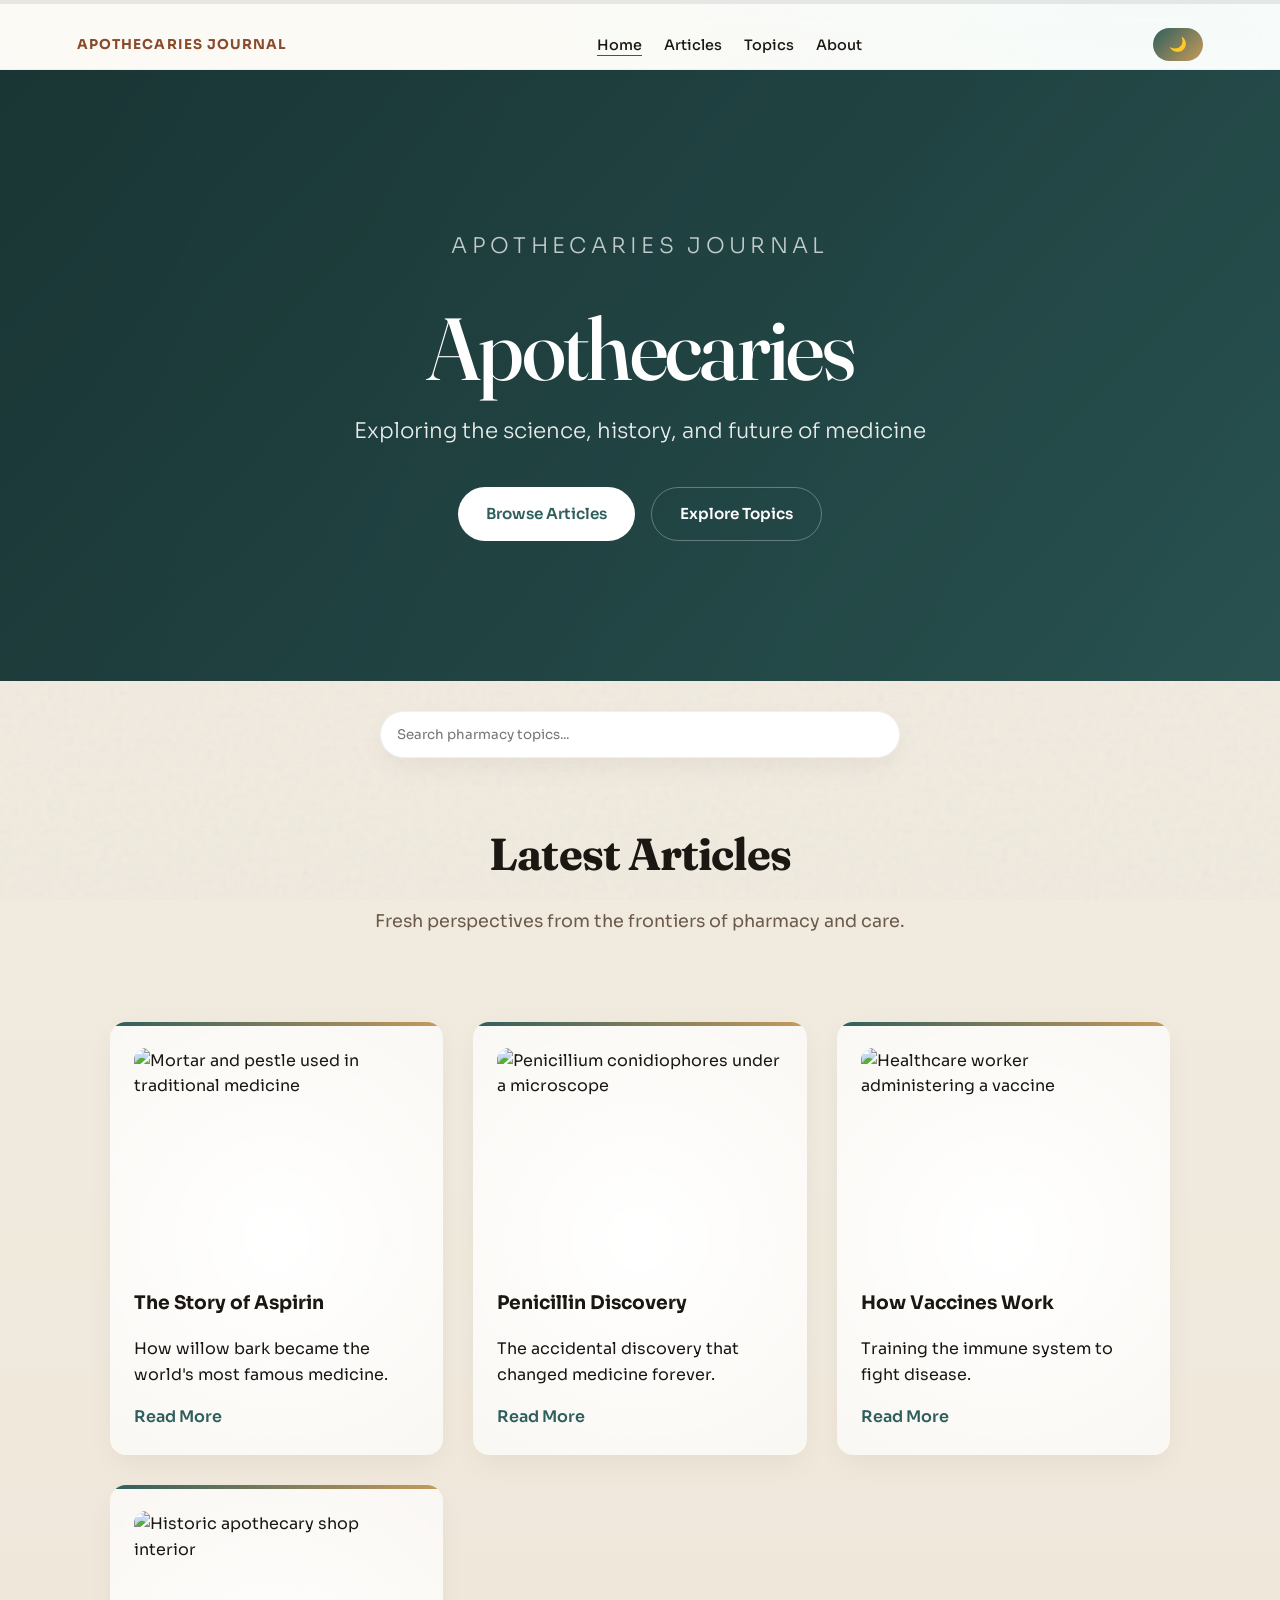
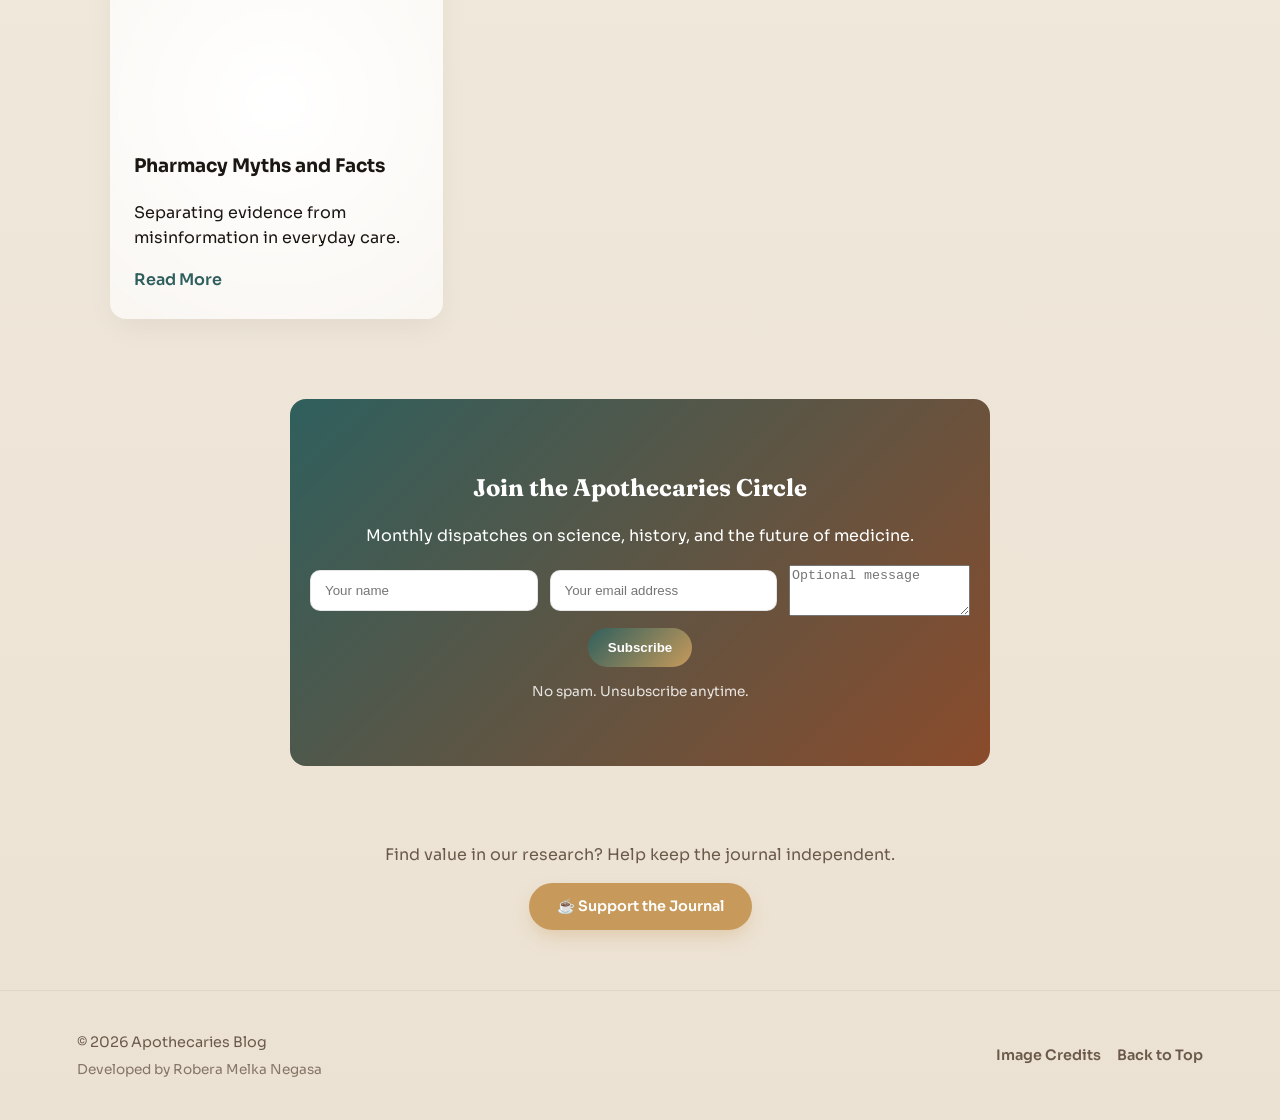
==== commit a6df009d: "Add files via upload" ====
--- a/index.html
+++ b/index.html
@@ -9,15 +9,6 @@
 <link rel="preconnect" href="https://fonts.gstatic.com" crossorigin>
 <link rel="stylesheet" href="style.css">
 <link href="https://fonts.googleapis.com/css2?family=Fraunces:wght@400;600;700&family=Sora:wght@300;400;600;700&display=swap" rel="stylesheet">
-<script>
-  // Handle image errors immediately (before body loads)
-  document.addEventListener("error", (e) => {
-    if (e.target.tagName.toLowerCase() === "img") {
-      e.target.src = "https://placehold.co/600x400?text=Image+Unavailable";
-      e.target.alt = "Image unavailable";
-    }
-  }, true);
-</script>
 </head>
 <body>
 <a class="skip-link" href="#main">Skip to content</a>
@@ -33,11 +24,6 @@
   </nav>
   <button id="darkToggle" type="button" aria-label="Toggle dark mode" aria-pressed="false">🌙</button>
 </header>
-
-<div class="issue-bar">
-  <span>Issue 04</span>
-  <div>Modern pharmacy, timeless craft</div>
-</div>
 
 <main id="main">
   <section class="hero">
@@ -63,44 +49,52 @@
       <p>Fresh perspectives from the frontiers of pharmacy and care.</p>
     </div>
     <div class="post reveal">
-      <img src="https://commons.wikimedia.org/wiki/Special:FilePath/Pestle%20and%20mortar.jpg" alt="Mortar and pestle used in traditional medicine" loading="lazy">
+      <img src="images/aspirin-hero.jpg" alt="Mortar and pestle used in traditional medicine" loading="lazy">
       <h3>The Story of Aspirin</h3>
       <p>How willow bark became the world's most famous medicine.</p>
       <a href="post1.html">Read More</a>
     </div>
 
     <div class="post reveal">
-      <img src="https://commons.wikimedia.org/wiki/Special:FilePath/Penicillium%20glabrum%20conidiophores.jpg" alt="Penicillium conidiophores under a microscope" loading="lazy">
+      <img src="images/penicillin-hero.jpg" alt="Penicillium conidiophores under a microscope" loading="lazy">
       <h3>Penicillin Discovery</h3>
       <p>The accidental discovery that changed medicine forever.</p>
       <a href="post2.html">Read More</a>
     </div>
 
     <div class="post reveal">
-      <img src="https://commons.wikimedia.org/wiki/Special:FilePath/Vaccination.jpg" alt="Healthcare worker administering a vaccine" loading="lazy">
+      <img src="images/vaccine-hero.jpg" alt="Healthcare worker administering a vaccine" loading="lazy">
       <h3>How Vaccines Work</h3>
       <p>Training the immune system to fight disease.</p>
       <a href="post3.html">Read More</a>
     </div>
 
     <div class="post reveal">
-      <img src="https://commons.wikimedia.org/wiki/Special:FilePath/Apothecary%20Shop,%20Interior%202.jpg" alt="Historic apothecary shop interior" loading="lazy">
+      <img src="images/myths-hero.jpg" alt="Historic apothecary shop interior" loading="lazy">
       <h3>Pharmacy Myths and Facts</h3>
       <p>Separating evidence from misinformation in everyday care.</p>
       <a href="post4.html">Read More</a>
     </div>
   </section>
 
-  <section class="newsletter">
+  <section class="newsletter" id="newsletter">
     <h2>Join the Apothecaries Circle</h2>
     <p class="newsletter-note">Monthly dispatches on science, history, and the future of medicine.</p>
-    <form class="newsletter-form" action="#" method="post">
+    <form class="newsletter-form" action="https://api.web3forms.com/submit" method="POST">
+      <input type="hidden" name="access_key" value="4e21cb9f-ba42-4fda-ae42-3759d0f2baae">
+      <input type="hidden" name="subject" value="New Apothecaries Newsletter Submission">
+      <input type="hidden" name="from_name" value="Apothecaries Blog">
+      <input type="hidden" name="redirect" value="index.html?success=1#newsletter">
+      <input type="checkbox" name="botcheck" style="display:none" aria-hidden="true" tabindex="-1">
       <label class="sr-only" for="newsletter-name">Name</label>
-      <input id="newsletter-name" name="name" type="text" placeholder="Your name" autocomplete="name">
+      <input id="newsletter-name" name="name" type="text" placeholder="Your name" autocomplete="name" required>
       <label class="sr-only" for="newsletter-email">Email</label>
       <input id="newsletter-email" name="email" type="email" placeholder="Your email address" autocomplete="email" aria-describedby="newsletter-privacy" required>
-      <button type="submit">Subscribe</button>
-    </form>
+      <label class="sr-only" for="newsletter-message">Message</label>
+      <textarea id="newsletter-message" name="message" placeholder="Optional message" rows="3"></textarea>
+      <button type="submit">Subscribe</button>
+    </form>
+    <div class="newsletter-status" role="status" aria-live="polite" hidden></div>
     <p class="newsletter-privacy" id="newsletter-privacy">No spam. Unsubscribe anytime.</p>
   </section>
 
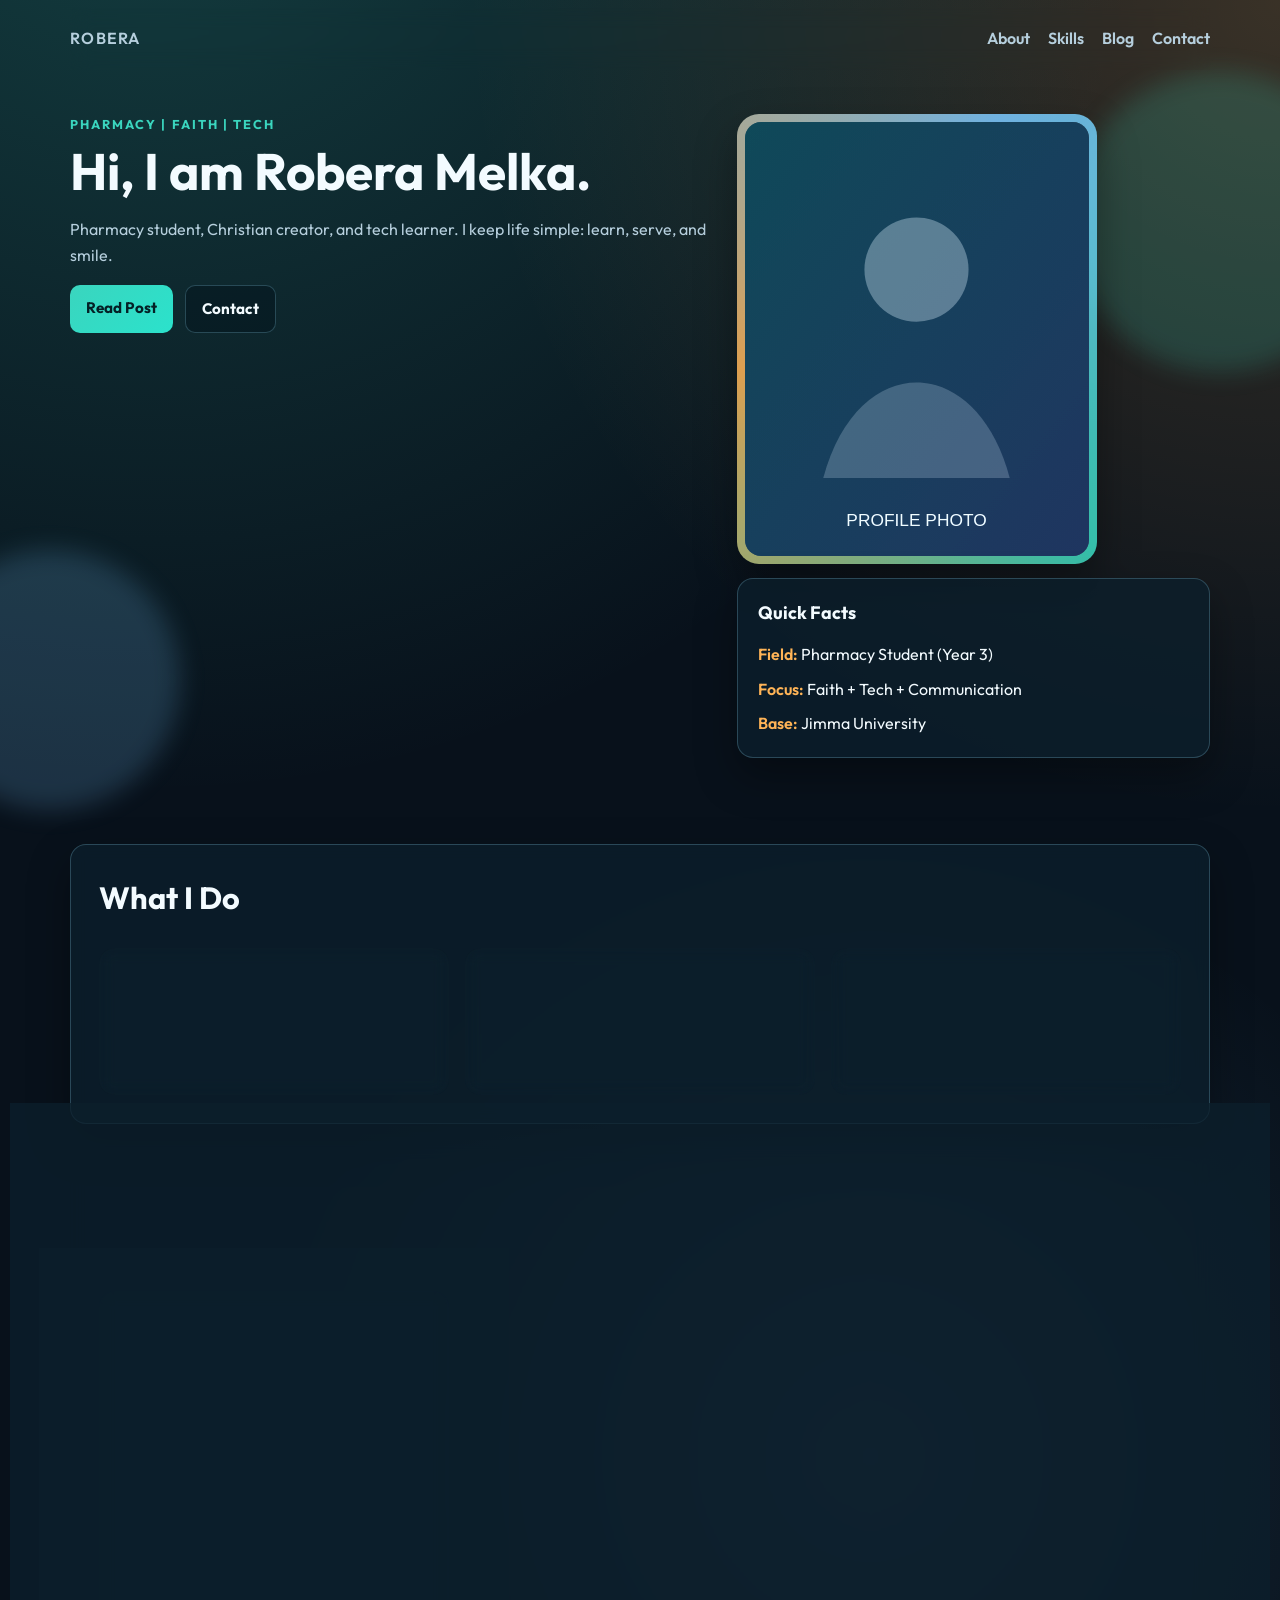
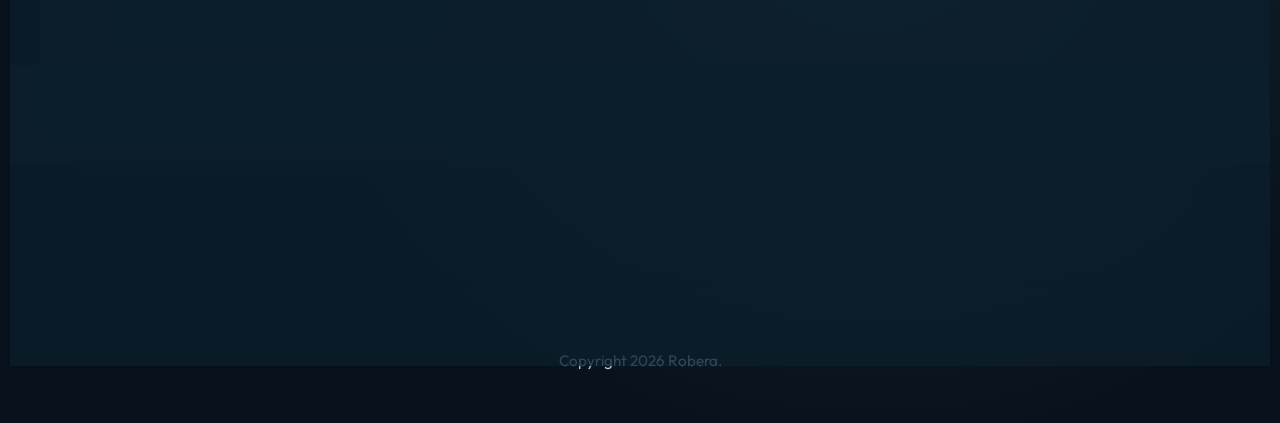
==== commit 71f4cf3d: "Add files via upload" ====
--- a/index.html
+++ b/index.html
@@ -1,121 +1,101 @@
-﻿<!DOCTYPE html>
-<html lang="en">
-<head>
-<meta charset="UTF-8">
-<meta name="viewport" content="width=device-width, initial-scale=1.0">
-<meta name="description" content="Apothecaries Journal explores the science, history, and future of medicine.">
-<title>Apothecaries Blog</title>
-<link rel="preconnect" href="https://fonts.googleapis.com">
-<link rel="preconnect" href="https://fonts.gstatic.com" crossorigin>
-<link rel="stylesheet" href="style.css">
-<link href="https://fonts.googleapis.com/css2?family=Fraunces:wght@400;600;700&family=Sora:wght@300;400;600;700&display=swap" rel="stylesheet">
-</head>
-<body>
-<a class="skip-link" href="#main">Skip to content</a>
-<div class="reading-progress" aria-hidden="true"><span></span></div>
-
-<header class="navbar">
-  <div class="logo">Apothecaries Journal</div>
-  <nav>
-    <a href="index.html">Home</a>
-    <a href="articles.html">Articles</a>
-    <a href="topics.html">Topics</a>
-    <a href="about.html">About</a>
-  </nav>
-  <button id="darkToggle" type="button" aria-label="Toggle dark mode" aria-pressed="false">🌙</button>
-</header>
-
-<main id="main">
-  <section class="hero">
-    <div class="hero-inner">
-      <p class="hero-label">Apothecaries Journal</p>
-      <h1>Apothecaries</h1>
-      <p>Exploring the science, history, and future of medicine</p>
-      <div class="hero-actions">
-        <a class="pill" href="articles.html">Browse Articles</a>
-        <a class="pill pill-ghost" href="topics.html">Explore Topics</a>
-      </div>
-    </div>
-  </section>
-
-  <section class="search">
-    <label class="sr-only" for="searchBar">Search articles</label>
-    <input id="searchBar" type="text" placeholder="Search pharmacy topics...">
-  </section>
-
-  <section class="posts">
-    <div class="section-header reveal">
-      <h2>Latest Articles</h2>
-      <p>Fresh perspectives from the frontiers of pharmacy and care.</p>
-    </div>
-    <div class="post reveal">
-      <img src="images/aspirin-hero.jpg" alt="Mortar and pestle used in traditional medicine" loading="lazy">
-      <h3>The Story of Aspirin</h3>
-      <p>How willow bark became the world's most famous medicine.</p>
-      <a href="post1.html">Read More</a>
-    </div>
-
-    <div class="post reveal">
-      <img src="images/penicillin-hero.jpg" alt="Penicillium conidiophores under a microscope" loading="lazy">
-      <h3>Penicillin Discovery</h3>
-      <p>The accidental discovery that changed medicine forever.</p>
-      <a href="post2.html">Read More</a>
-    </div>
-
-    <div class="post reveal">
-      <img src="images/vaccine-hero.jpg" alt="Healthcare worker administering a vaccine" loading="lazy">
-      <h3>How Vaccines Work</h3>
-      <p>Training the immune system to fight disease.</p>
-      <a href="post3.html">Read More</a>
-    </div>
-
-    <div class="post reveal">
-      <img src="images/myths-hero.jpg" alt="Historic apothecary shop interior" loading="lazy">
-      <h3>Pharmacy Myths and Facts</h3>
-      <p>Separating evidence from misinformation in everyday care.</p>
-      <a href="post4.html">Read More</a>
-    </div>
-  </section>
-
-  <section class="newsletter" id="newsletter">
-    <h2>Join the Apothecaries Circle</h2>
-    <p class="newsletter-note">Monthly dispatches on science, history, and the future of medicine.</p>
-    <form class="newsletter-form" action="https://api.web3forms.com/submit" method="POST">
-      <input type="hidden" name="access_key" value="4e21cb9f-ba42-4fda-ae42-3759d0f2baae">
-      <input type="hidden" name="subject" value="New Apothecaries Newsletter Submission">
-      <input type="hidden" name="from_name" value="Apothecaries Blog">
-      <input type="hidden" name="redirect" value="index.html?success=1#newsletter">
-      <input type="checkbox" name="botcheck" style="display:none" aria-hidden="true" tabindex="-1">
-      <label class="sr-only" for="newsletter-name">Name</label>
-      <input id="newsletter-name" name="name" type="text" placeholder="Your name" autocomplete="name" required>
-      <label class="sr-only" for="newsletter-email">Email</label>
-      <input id="newsletter-email" name="email" type="email" placeholder="Your email address" autocomplete="email" aria-describedby="newsletter-privacy" required>
-      <label class="sr-only" for="newsletter-message">Message</label>
-      <textarea id="newsletter-message" name="message" placeholder="Optional message" rows="3"></textarea>
-      <button type="submit">Subscribe</button>
-    </form>
-    <div class="newsletter-status" role="status" aria-live="polite" hidden></div>
-    <p class="newsletter-privacy" id="newsletter-privacy">No spam. Unsubscribe anytime.</p>
-  </section>
-
-  <section class="support-strip">
-    <p style="margin-bottom: 16px; color: #6b5a4a;">Find value in our research? Help keep the journal independent.</p>
-    <a href="#" class="btn-donate">☕ Support the Journal</a>
-  </section>
-</main>
-
-<footer>
-  <div>
-    <p>© 2026 Apothecaries Blog</p>
-    <p class="developer-credit">Developed by Robera Melka Negasa</p>
-  </div>
-  <div class="footer-links">
-    <a href="credits.html" class="footer-link">Image Credits</a>
-    <a href="#" class="footer-link">Back to Top</a>
-  </div>
-</footer>
-
-<script src="script.js"></script>
-<script src="molecules.js"></script>
-</body>
-</html>
+<!DOCTYPE html>
+<html lang="en">
+<head>
+  <meta charset="UTF-8">
+  <meta name="viewport" content="width=device-width, initial-scale=1">
+  <meta name="description" content="Simple personal landing page for Robera.">
+  <title>Robera | Simple Profile</title>
+  <link rel="stylesheet" href="style.css">
+</head>
+<body>
+  <div class="bg-orb orb-1" aria-hidden="true"></div>
+  <div class="bg-orb orb-2" aria-hidden="true"></div>
+
+  <header class="site-header" id="top">
+    <nav class="navbar" aria-label="Main navigation">
+      <a href="#top" class="brand">Robera</a>
+      <ul>
+        <li><a href="#about">About</a></li>
+        <li><a href="#skills">Skills</a></li>
+        <li><a href="#blog">Blog</a></li>
+        <li><a href="#contact">Contact</a></li>
+      </ul>
+    </nav>
+
+    <section class="hero" id="about">
+      <div class="hero-copy">
+        <p class="hero-tag">PHARMACY | FAITH | TECH</p>
+        <h1>Hi, I am Robera Melka.</h1>
+        <p class="hero-intro">Pharmacy student, Christian creator, and tech learner. I keep life simple: learn, serve, and smile.</p>
+        <div class="hero-actions">
+          <a href="#blog" class="btn btn-primary">Read Post</a>
+          <a href="#contact" class="btn btn-ghost">Contact</a>
+        </div>
+      </div>
+
+      <aside class="hero-profile" aria-label="Profile photo and quick facts">
+        <div class="photo-wrap">
+          <img src="./profile.jpg?v=20260306" alt="Profile photo of Robera Melka" class="profile-photo" loading="eager" decoding="async" onerror="this.onerror=null;this.src='./profile-placeholder.svg';">
+        </div>
+        <div class="hero-card">
+          <h2>Quick Facts</h2>
+          <ul>
+            <li><span>Field:</span> Pharmacy Student (Year 3)</li>
+            <li><span>Focus:</span> Faith + Tech + Communication</li>
+            <li><span>Base:</span> Jimma University</li>
+          </ul>
+        </div>
+      </aside>
+    </section>
+  </header>
+
+  <main>
+    <section class="panel" id="skills">
+      <h2>What I Do</h2>
+      <div class="grid cards-3">
+        <article class="card">
+          <h3>Pharmacy</h3>
+          <p>Study and practical learning.</p>
+        </article>
+        <article class="card">
+          <h3>Faith</h3>
+          <p>Prayer, discipline, and purpose.</p>
+        </article>
+        <article class="card">
+          <h3>Technology</h3>
+          <p>Simple websites and digital communication.</p>
+        </article>
+      </div>
+    </section>
+
+    <section class="panel" id="blog">
+      <div class="panel-head">
+        <h2>Blog</h2>
+        <p>One short reflection for now.</p>
+      </div>
+      <div class="grid cards-3 blog-grid">
+        <article class="blog-post">
+          <div class="post-graphic graphic-a" aria-hidden="true">
+            <span class="graphic-chip">Post</span>
+          </div>
+          <h3>How I am Learning to Love God Truly</h3>
+          <p>A short personal reflection from student life.</p>
+          <a href="post1.html" class="btn btn-small">Open Post</a>
+        </article>
+      </div>
+    </section>
+
+    <section class="panel contact" id="contact">
+      <h2>Contact</h2>
+      <div class="contact-links">
+        <a href="https://t.me/Believe_In_Christ79" target="_blank" rel="noopener noreferrer" class="btn btn-primary">Message Me</a>
+        <a href="https://t.me/Gosp22" target="_blank" rel="noopener noreferrer" class="btn btn-ghost">Join Channel</a>
+      </div>
+    </section>
+  </main>
+
+  <footer>
+    <p>Copyright 2026 Robera.</p>
+  </footer>
+</body>
+</html>
--- a/style.css
+++ b/style.css
@@ -1,1219 +1,792 @@
+@import url('https://fonts.googleapis.com/css2?family=Outfit:wght@400;500;700;800&family=Source+Serif+4:opsz,wght@8..60,400;8..60,600&display=swap');
+
 :root {
-  --ink: #1b1713;
-  --paper: #f3efe5;
-  --paper-2: #ece2d3;
-  --accent: #8a4b2b;
-  --accent-2: #2f5f5d;
-  --accent-3: #c79a5b;
-  --mist: rgba(255, 255, 255, 0.8);
-  --grid: rgba(33, 25, 20, 0.06);
-  --shadow: 0 24px 48px -12px rgba(27, 23, 19, 0.15);
-  --shadow-soft: 0 10px 30px -4px rgba(27, 23, 19, 0.06);
-  --shadow-hover: 0 25px 60px -10px rgba(27, 23, 19, 0.18);
-  --radius: 22px;
-  --serif: "Fraunces", "Times New Roman", serif;
-  --sans: "Sora", "Segoe UI", sans-serif;
-  --glass: blur(12px) saturate(180%);
+  --bg: #08111b;
+  --bg-soft: #102639;
+  --card: rgba(12, 31, 44, 0.78);
+  --text: #f3fbff;
+  --muted: #b6cfdd;
+  --line: rgba(130, 199, 229, 0.26);
+  --accent: #3ad5be;
+  --accent-2: #ffb457;
+  --accent-3: #7cc8ff;
+  --shadow: 0 18px 40px rgba(0, 0, 0, 0.34);
 }
 
 * {
   box-sizing: border-box;
 }
 
+html,
 body {
   margin: 0;
-  font-family: var(--sans);
-  color: var(--ink);
+  padding: 0;
+}
+
+body {
+  min-height: 100vh;
+  font-family: 'Outfit', sans-serif;
+  line-height: 1.6;
+  color: var(--text);
+  overflow-x: hidden;
   background:
-    radial-gradient(1200px 500px at 10% -10%, #fff7e0 0%, rgba(255, 247, 224, 0) 60%),
-    radial-gradient(1200px 500px at 90% 0%, #e7f2ef 0%, rgba(231, 242, 239, 0) 60%),
-    linear-gradient(180deg, var(--paper) 0%, var(--paper-2) 100%);
-  line-height: 1.6;
-  overflow-x: hidden;
-  -webkit-font-smoothing: antialiased;
-}
-
-h1, h2, h3, .deck, .hero p {
-  text-wrap: balance;
-}
-
-html {
-  scroll-behavior: smooth;
-}
-
-::selection {
-  background: var(--accent-2);
-  color: #fff;
-}
-
-body::before {
-  content: "";
+    radial-gradient(circle at 12% -10%, rgba(58, 213, 190, 0.24), transparent 40%),
+    radial-gradient(circle at 100% 0%, rgba(255, 180, 87, 0.2), transparent 34%),
+    radial-gradient(circle at 68% 72%, rgba(124, 200, 255, 0.14), transparent 36%),
+    var(--bg);
+}
+
+.bg-orb {
   position: fixed;
-  inset: 0;
+  border-radius: 999px;
+  filter: blur(12px);
   pointer-events: none;
-  background-image:
-    repeating-linear-gradient(0deg, transparent 0 22px, rgba(0, 0, 0, 0.03) 22px 23px),
-    repeating-linear-gradient(90deg, transparent 0 120px, rgba(0, 0, 0, 0.03) 120px 121px),
-    url("data:image/svg+xml,%3Csvg viewBox='0 0 200 200' xmlns='http://www.w3.org/2000/svg'%3E%3Cfilter id='noiseFilter'%3E%3CfeTurbulence type='fractalNoise' baseFrequency='0.65' numOctaves='3' stitchTiles='stitch'/%3E%3C/filter%3E%3Crect width='100%25' height='100%25' filter='url(%23noiseFilter)' opacity='0.5'/%3E%3C/svg%3E");
-  opacity: 0.12;
   z-index: -1;
-}
-
-img {
-  max-width: 100%;
-  display: block;
-}
-
-a {
-  color: inherit;
-  text-decoration: none;
-}
-
-.skip-link {
-  position: absolute;
-  left: -999px;
-  top: 10px;
-  background: #fff;
-  color: var(--ink);
-  padding: 8px 12px;
-  border-radius: 6px;
-  z-index: 10;
-}
-
-.skip-link:focus {
-  left: 12px;
-}
-
-/* ===== Reading Progress ===== */
-.reading-progress {
-  position: fixed;
-  top: 0;
-  left: 0;
-  height: 4px;
-  width: 100%;
-  z-index: 200;
-  background: rgba(0, 0, 0, 0.08);
-}
-
-.reading-progress span {
-  display: block;
-  height: 100%;
-  width: 0;
-  background: linear-gradient(90deg, var(--accent-2), var(--accent-3));
-  transition: width 0.15s ease-out;
-}
-
-/* ===== Navbar ===== */
-.navbar,
-.site-header {
-  position: relative; /* Fallback */
-  display: flex;
-  justify-content: space-between;
-  align-items: center;
-  padding: 28px 6vw 8px;
-  font-family: var(--sans);
+  animation: drift 9s ease-in-out infinite alternate;
+}
+
+.orb-1 {
+  width: 300px;
+  height: 300px;
+  right: -90px;
+  top: 8%;
+  background: rgba(58, 213, 190, 0.18);
+}
+
+.orb-2 {
+  width: 260px;
+  height: 260px;
+  left: -80px;
+  bottom: 10%;
+  background: rgba(124, 200, 255, 0.18);
+  animation-delay: 0.7s;
+}
+
+.site-header,
+main,
+footer {
+  width: min(1140px, 92%);
+  margin: 0 auto;
 }
 
 .navbar {
   position: sticky;
   top: 0;
-  z-index: 100;
-  backdrop-filter: var(--glass);
-  background: rgba(255, 255, 255, 0.7);
-  border-bottom: 1px solid rgba(27, 23, 19, 0.04);
-}
-
-.logo {
-  font-weight: 700;
+  z-index: 40;
+  display: flex;
+  align-items: center;
+  justify-content: space-between;
+  padding: 18px 0;
+  margin-top: 8px;
+  backdrop-filter: blur(10px);
+}
+
+.brand {
+  color: var(--text);
+  text-decoration: none;
+  font-weight: 800;
   letter-spacing: 0.08em;
   text-transform: uppercase;
-  font-size: 0.85rem;
+}
+
+.navbar ul {
+  display: flex;
+  gap: 18px;
+  margin: 0;
+  padding: 0;
+  list-style: none;
+}
+
+.navbar a {
+  color: var(--muted);
+  text-decoration: none;
+  font-weight: 600;
+  transition: color 0.22s ease;
+}
+
+.navbar a:hover {
+  color: var(--text);
+}
+
+.hero {
+  display: grid;
+  grid-template-columns: 1.35fr 1fr;
+  gap: 28px;
+  padding: 44px 0 64px;
+}
+
+.hero-copy {
+  animation: revealUp 0.75s ease both;
+}
+
+.hero-tag {
+  margin: 0 0 10px;
+  font-size: 0.8rem;
+  letter-spacing: 0.16em;
+  font-weight: 700;
   color: var(--accent);
 }
 
-nav a,
-.nav-link {
-  margin-left: 18px;
-  font-weight: 500;
-  font-size: 0.9rem;
-  padding-bottom: 2px;
-  position: relative;
-  color: var(--ink);
-  transition: color 0.3s ease;
-}
-
-nav a::after,
-.nav-link::after {
-  content: '';
-  position: absolute;
-  width: 0;
-  height: 1px;
-  bottom: 0;
-  left: 0;
-  background-color: var(--accent-2);
-  transition: width 0.3s ease;
-}
-
-nav a.active::after,
-nav a:hover::after,
-nav a:focus::after,
-.nav-link:hover::after,
-.nav-link:focus::after {
-  width: 100%;
-}
-
-nav a:hover,
-nav a:focus,
-.nav-link:hover,
-.nav-link:focus {
-  color: var(--accent-2);
-}
-
-#darkToggle {
-  font-size: 0.9rem;
-  background: linear-gradient(135deg, var(--accent-2), var(--accent-3));
-  color: #fff;
-  border: none;
-  padding: 8px 16px;
+.hero h1 {
+  margin: 0;
+  font-size: clamp(2.1rem, 4vw, 3.6rem);
+  line-height: 1.08;
+}
+
+.hero-intro {
+  margin: 18px 0 16px;
+  color: var(--muted);
+  max-width: 66ch;
+}
+
+.stat-pills {
+  display: flex;
+  flex-wrap: wrap;
+  gap: 10px;
+  margin: 0 0 22px;
+}
+
+.pill {
+  border: 1px solid rgba(171, 221, 242, 0.36);
   border-radius: 999px;
-  cursor: pointer;
-  transition: transform 0.2s ease;
-}
-
-#darkToggle:hover {
-  transform: translateY(-1px);
-}
-
-.issue-bar {
-  display: flex;
-  justify-content: space-between;
-  align-items: center;
-  padding: 0 6vw 20px;
-  font-family: var(--sans);
+  padding: 5px 12px;
+  background: rgba(2, 20, 30, 0.55);
   font-size: 0.8rem;
-  color: #4a4036;
-}
-
-.issue-bar span {
+  letter-spacing: 0.04em;
   text-transform: uppercase;
-  letter-spacing: 0.16em;
-  font-weight: 600;
-}
-
-/* ===== Homepage Hero ===== */
-.hero {
-  position: relative;
-  text-align: center;
-  padding: 160px 20px 140px;
-  color: #fff;
-  background:
-    radial-gradient(circle at center, rgba(0,0,0,0) 20%, rgba(0,0,0,0.2) 100%),
-    linear-gradient(135deg, #1f4241, #2f5f5d, #8a4b2b, #c79a5b);
-  background-size: 400% 400%;
-  animation: heroGradient 14s ease infinite;
-}
-
-.hero h1 {
-  font-family: var(--serif);
-  font-size: clamp(3.5rem, 8vw, 5.5rem);
-  font-weight: 500;
-  line-height: 1.05;
-  margin: 10px 0 20px;
-  letter-spacing: -0.03em;
-}
-
-.hero p {
-  font-size: clamp(1.1rem, 2vw, 1.35rem);
-  font-weight: 300;
-  max-width: 60ch;
-  margin: 0 auto 40px;
-  opacity: 0.9;
-  line-height: 1.5;
-}
-
-.hero-label {
-  font-family: var(--sans);
-  text-transform: uppercase;
-  letter-spacing: 0.2em;
-  font-size: 0.75rem;
-  font-weight: 600;
-  color: rgba(255, 255, 255, 0.8);
-  margin-bottom: 0;
 }
 
 .hero-actions {
   display: flex;
-  justify-content: center;
-  gap: 16px;
   flex-wrap: wrap;
-}
-
-.pill {
-  display: inline-flex;
-  align-items: center;
-  padding: 14px 28px;
-  border-radius: 50px;
+  gap: 12px;
+}
+
+.hero-profile {
+  display: grid;
+  gap: 14px;
+  align-content: start;
+  animation: revealUp 0.85s ease 0.12s both;
+}
+
+.photo-wrap {
+  position: relative;
+  width: min(100%, 360px);
+  aspect-ratio: 4 / 5;
+  min-height: 420px;
+  border-radius: 22px;
+  padding: 8px;
+  overflow: hidden;
+  isolation: isolate;
+  box-shadow: var(--shadow);
+}
+
+.photo-wrap::before {
+  content: '';
+  position: absolute;
+  inset: -36%;
+  background: conic-gradient(from 140deg, rgba(58, 213, 190, 0.88), rgba(255, 180, 87, 0.86), rgba(124, 200, 255, 0.86), rgba(58, 213, 190, 0.88));
+  animation: spin 10s linear infinite;
+  z-index: -2;
+}
+
+.photo-wrap::after {
+  content: '';
+  position: absolute;
+  inset: 8px;
+  border-radius: 16px;
+  border: 1px solid rgba(180, 228, 247, 0.4);
+  background: linear-gradient(160deg, rgba(7, 30, 42, 0.88), rgba(6, 15, 26, 0.96));
+  z-index: 1;
+}
+
+.profile-photo {
+  position: relative;
+  z-index: 2;
+  width: 100%;
+  height: 100%;
+  border-radius: 16px;
+  object-fit: cover;
+  display: block;
+  filter: saturate(1.06) contrast(1.04);
+}
+
+.badge {
+  position: absolute;
+  z-index: 3;
+  border-radius: 999px;
+  border: 1px solid rgba(206, 236, 248, 0.38);
+  background: rgba(4, 16, 26, 0.74);
+  padding: 5px 10px;
+  font-size: 0.72rem;
+  letter-spacing: 0.08em;
+  text-transform: uppercase;
+  animation: floaty 3.6s ease-in-out infinite;
+}
+
+.badge-a {
+  left: 12px;
+  top: 12px;
+}
+
+.badge-b {
+  right: 12px;
+  top: 16px;
+  animation-delay: 0.4s;
+}
+
+.badge-c {
+  right: 12px;
+  bottom: 14px;
+  animation-delay: 0.8s;
+}
+
+.hero-card,
+.panel,
+.card,
+.timeline article,
+.lane,
+.blog-post,
+.joke-machine,
+.toolkit {
+  border: 1px solid var(--line);
+  border-radius: 16px;
+  background: var(--card);
+  backdrop-filter: blur(8px);
+  box-shadow: var(--shadow);
+}
+
+.hero-card {
+  padding: 20px;
+}
+
+.hero-card h2 {
+  margin-top: 0;
+  font-size: 1.12rem;
+}
+
+.hero-card ul {
+  margin: 0;
+  padding: 0;
+  list-style: none;
+  display: grid;
+  gap: 9px;
+}
+
+.hero-card span {
+  color: var(--accent-2);
   font-weight: 600;
-  font-size: 0.95rem;
-  transition: transform 0.2s cubic-bezier(0.25, 0.46, 0.45, 0.94), box-shadow 0.2s ease;
-  background: #fff;
-  color: var(--accent-2);
-}
-
-.pill:hover {
-  transform: translateY(-2px);
-  box-shadow: 0 10px 20px rgba(0, 0, 0, 0.15);
-}
-
-.pill-ghost {
-  background: transparent;
-  border: 1px solid rgba(255, 255, 255, 0.3);
-  color: #fff;
-  backdrop-filter: blur(4px);
-}
-
-.pill-ghost:hover {
-  background: rgba(255, 255, 255, 0.1);
-  border-color: #fff;
-}
-
-@keyframes heroGradient {
-  0% { background-position: 0% 50%; }
-  50% { background-position: 100% 50%; }
-  100% { background-position: 0% 50%; }
-}
-
-.search {
-  display: flex;
-  justify-content: center;
-  padding: 30px 20px 0;
-}
-
-.search input {
-  width: min(520px, 90vw);
-  padding: 14px 16px;
-  border-radius: 999px;
-  border: 1px solid rgba(0, 0, 0, 0.06);
-  box-shadow: var(--shadow-soft);
-  font-family: var(--sans);
-  transition: box-shadow 0.3s ease, border-color 0.3s ease;
-}
-
-/* Focus state for search */
-.search input:focus {
-  outline: none;
-  border-color: var(--accent-2);
-  box-shadow: 0 0 0 4px rgba(47, 95, 93, 0.1);
-}
-
-/* ===== Posts Grid ===== */
-.posts {
-  max-width: 1100px;
-  margin: auto;
-  padding: 60px 20px 80px;
-  display: grid;
-  grid-template-columns: repeat(auto-fit, minmax(260px, 1fr));
-  gap: 30px;
-}
-
-.section-header {
-  grid-column: 1 / -1;
-  text-align: center;
-  max-width: 640px;
-  margin: 0 auto 40px;
-}
-
-.section-header h2 {
-  font-family: var(--serif);
-  font-size: clamp(2rem, 5vw, 2.8rem);
-  margin: 0 0 8px;
-  letter-spacing: -0.02em;
-}
-
-.section-header p {
-  font-size: 1.1rem;
-  color: #6b5a4a;
-  line-height: 1.5;
-}
-
-.post {
-  background:
-    radial-gradient(
-      800px circle at var(--mouse-x, 50%) var(--mouse-y, 50%),
-      rgba(255, 255, 255, 1),
-      rgba(255, 255, 255, 0.6) 40%
-    );
-  padding: 26px 24px;
-  border-radius: 16px;
-  box-shadow: var(--shadow-soft);
-  transition: transform 0.3s ease, box-shadow 0.3s ease;
-  position: relative;
-  overflow: hidden;
-}
-
-.post::before {
-  content: "";
-  position: absolute;
-  top: 0;
-  left: 0;
-  width: 100%;
-  height: 4px;
-  background: linear-gradient(90deg, var(--accent-2), var(--accent-3));
-}
-
-.post:hover {
-  transform: translateY(-8px);
-  box-shadow: 0 22px 50px rgba(0, 0, 0, 0.18);
-}
-
-.post img {
-  width: 100%;
-  height: 220px;
-  object-fit: cover;
-  border-radius: 12px;
-  margin-bottom: 20px;
-}
-
-.post a {
-  font-weight: 600;
-  color: var(--accent-2);
-}
-
-.no-results {
-  grid-column: 1 / -1;
-  text-align: center;
-  padding: 40px 20px;
-  color: #6b5a4a;
-  font-style: italic;
-  font-size: 1.1rem;
-  animation: fade 0.5s ease;
-}
-
-/* ===== Topics/About/Newsletter ===== */
-.topics,
-.about,
-.newsletter {
-  max-width: 1100px;
-  margin: auto;
-  padding: 60px 20px;
-}
-
-.about-image {
-  width: 100%;
-  height: 400px;
-  object-fit: cover;
-  border-radius: var(--radius);
-  margin-bottom: 40px;
-  box-shadow: var(--shadow-soft);
-}
-
-.topics h2,
-.about h2,
-.newsletter h2 {
-  font-family: var(--serif);
+}
+
+.panel {
+  margin: 22px 0;
+  padding: 28px;
+  animation: revealUp 0.8s ease both;
+}
+
+.panel h2 {
+  margin-top: 0;
+  font-size: clamp(1.45rem, 2.4vw, 2rem);
+}
+
+.panel-head {
   margin-bottom: 16px;
 }
 
-.topic-grid {
-  display: grid;
-  grid-template-columns: repeat(auto-fit, minmax(180px, 1fr));
-  gap: 16px;
-}
-
-.topic {
-  padding: 16px;
-  border-radius: 14px;
-  background: rgba(255, 255, 255, 0.85);
-  border: 1px solid rgba(0, 0, 0, 0.05);
-}
-
-.credit-list {
-  list-style: none;
-  padding: 0;
-  margin: 0;
+.panel-head p,
+.card p,
+.timeline p,
+.lane p,
+.blog-post p,
+.toolkit li,
+.contact p {
+  color: var(--muted);
+}
+
+.grid {
   display: grid;
   gap: 16px;
 }
 
-.credit-list li {
-  padding: 14px 16px;
-  border-radius: 12px;
-  background: rgba(255, 255, 255, 0.85);
-  border: 1px solid rgba(0, 0, 0, 0.05);
-  font-family: var(--sans);
-  font-size: 0.95rem;
-}
-
-.credit-title {
-  display: block;
-  font-weight: 600;
-  color: var(--ink);
-  margin-bottom: 6px;
-}
-
-.credit-list a {
-  color: var(--accent-2);
-  text-decoration: underline;
-  text-underline-offset: 3px;
-}
-
-.newsletter {
-  max-width: 700px;
-  padding: 50px 20px;
-  text-align: center;
-  color: #fff;
-  background: linear-gradient(135deg, var(--accent-2), var(--accent));
-  border-radius: 16px;
-}
-
-.newsletter input {
-  padding: 12px 14px;
-  border-radius: 10px;
-  border: 1px solid rgba(0, 0, 0, 0.1);
-}
-
-.newsletter-form {
+.cards-2 {
+  grid-template-columns: repeat(2, minmax(0, 1fr));
+}
+
+.cards-3 {
+  grid-template-columns: repeat(3, minmax(0, 1fr));
+}
+
+.signal-strip {
+  margin: 8px 0 24px;
+  border: 1px solid var(--line);
+  border-radius: 14px;
+  overflow: hidden;
+  padding: 12px 20px;
   display: flex;
-  align-items: center;
-  justify-content: center;
-  gap: 12px;
-  flex-wrap: wrap;
-}
-
-.newsletter-form input {
-  flex: 1 1 220px;
-  min-width: 200px;
-}
-
-.newsletter-privacy {
-  margin-top: 14px;
-  font-size: 0.85rem;
-  opacity: 0.85;
-}
-
-.sr-only {
-  position: absolute;
-  width: 1px;
-  height: 1px;
-  padding: 0;
-  margin: -1px;
-  overflow: hidden;
-  clip: rect(0, 0, 0, 0);
+  gap: 24px;
   white-space: nowrap;
-  border: 0;
-}
-
-.newsletter button,
-button {
-  background: linear-gradient(135deg, var(--accent-2), var(--accent-3));
-  color: #fff;
-  border: none;
-  padding: 12px 20px;
-  border-radius: 999px;
-  font-weight: 600;
-  cursor: pointer;
-  transition: transform 0.2s ease;
-}
-
-.newsletter button:hover,
-button:hover {
-  transform: translateY(-2px);
-}
-
-/* ===== Article Page ===== */
-body.post-page {
-  font-family: var(--serif);
-}
-
-.article {
-  max-width: 1120px;
-  margin: 0 auto;
-  padding: 0 6vw 80px;
-}
-
-.article-hero {
-  padding: 10px 0 24px;
-  animation: rise 900ms ease-out both;
-}
-
-.eyebrow {
-  font-family: var(--sans);
-  text-transform: uppercase;
-  letter-spacing: 0.18em;
-  font-size: 0.7rem;
-  color: var(--accent-2);
-  font-weight: 600;
-}
-
-h1 {
-  margin: 12px 0 10px;
-  font-size: clamp(2.8rem, 6vw, 4.4rem);
-  line-height: 1.05;
-  letter-spacing: -0.03em;
-}
-
-.deck {
-  font-size: 1.25rem;
-  max-width: 720px;
-  margin: 0 0 18px;
-}
-
-.meta {
-  display: flex;
-  gap: 12px;
-  flex-wrap: wrap;
-  font-family: var(--sans);
-  font-size: 0.85rem;
-  color: #454545;
-}
-
-.meta span {
-  padding: 6px 10px;
-  border-radius: 999px;
-  background: rgba(255, 255, 255, 0.7);
-  border: 1px solid rgba(0, 0, 0, 0.06);
-}
-
-.byline {
-  margin-top: 14px;
-  display: flex;
-  flex-wrap: wrap;
-  gap: 10px 18px;
-  font-family: var(--sans);
-  font-size: 0.85rem;
-  color: #4b4036;
-}
-
-.byline span {
-  display: inline-flex;
-  align-items: center;
-  gap: 6px;
-}
-
-.metrics-strip {
-  display: grid;
-  grid-template-columns: repeat(auto-fit, minmax(180px, 1fr));
-  gap: 12px;
-  margin: 18px 0 4px;
-}
-
-.metric {
-  padding: 12px 14px;
-  background: rgba(255, 255, 255, 0.85);
-  border-radius: 12px;
-  border: 1px solid rgba(0, 0, 0, 0.06);
-  font-family: var(--sans);
-  font-size: 0.85rem;
-}
-
-.metric span {
-  display: block;
+  background: linear-gradient(130deg, rgba(10, 29, 42, 0.92), rgba(5, 18, 29, 0.9));
+}
+
+.signal-strip p {
+  margin: 0;
   text-transform: uppercase;
   letter-spacing: 0.08em;
-  font-size: 0.65rem;
-  color: #6b5a4a;
-  margin-bottom: 6px;
-}
-
-.hero-image {
-  margin: 24px 0 36px;
-  background: #fff;
-  border-radius: var(--radius);
-  box-shadow: var(--shadow);
-  /* overflow: hidden; Removed to allow shadow to breathe if needed, but radius keeps image in check */
-  animation: fade 900ms ease-out 120ms both;
-  position: relative;
-}
-
-.hero-image img {
-  width: 100%;
-  display: block;
-  border-radius: var(--radius) var(--radius) 0 0;
-  height: min(64vh, 560px);
-  object-fit: cover;
-  filter: saturate(1.05) contrast(1.05);
-}
-
-.hero-image::after {
-  content: "";
-  position: absolute;
-  inset: 0;
-  background: linear-gradient(180deg, rgba(0, 0, 0, 0.05), rgba(0, 0, 0, 0.35));
-  opacity: 0.4;
-  pointer-events: none;
-}
-
-.hero-image figcaption {
-  padding: 14px 20px 18px;
-  font-family: var(--sans);
-  font-size: 0.85rem;
-  color: #505050;
-  background: rgba(255, 255, 255, 0.9);
-  border-radius: 0 0 var(--radius) var(--radius);
-  display: flex;
-  justify-content: space-between;
-  align-items: center;
-  gap: 10px;
-  flex-wrap: wrap;
-}
-
-.photo-credit {
-  font-size: 0.75rem;
-  text-transform: uppercase;
-  letter-spacing: 0.16em;
-  color: #6b5a4a;
-}
-
-.article-layout {
-  display: grid;
-  grid-template-columns: minmax(0, 1fr) 300px;
-  gap: 42px;
-}
-
-.article-body h2 {
-  margin: 36px 0 12px;
-  font-size: 2rem;
-  letter-spacing: -0.02em;
-}
-
-.article-body p {
-  margin: 0 0 16px;
-  font-size: 1.1rem; /* Slightly larger body text for premium readability */
-}
-
-.article-body p.lede::first-letter {
-  float: left;
-  font-size: 4rem;
-  line-height: 0.8;
-  padding-right: 12px;
-  font-weight: 600;
-  color: var(--accent-3);
-}
-
-.takeaways {
-  margin: 26px 0;
-  padding: 18px 20px;
-  border-radius: var(--radius);
-  background: #fff;
-  border: 1px solid rgba(0, 0, 0, 0.04);
-  box-shadow: 0 12px 24px rgba(0, 0, 0, 0.08);
-}
-
-.takeaways h3 {
-  margin: 0 0 10px;
-  font-family: var(--sans);
-  text-transform: uppercase;
-  letter-spacing: 0.14em;
-  font-size: 0.75rem;
-  color: var(--accent-2);
-}
-
-.takeaways ul {
-  list-style: none;
-  padding: 0;
-  margin: 0;
-  display: grid;
-  gap: 10px;
-}
-
-.takeaways li {
-  display: flex;
-  gap: 10px;
-  align-items: flex-start;
-  font-size: 0.95rem;
-}
-
-.takeaways li span {
-  font-weight: 700;
-  color: var(--accent-3);
-}
-
-.pullquote {
-  margin: 26px 0;
-  padding: 18px 22px;
-  border-left: 4px solid var(--accent);
-  background: linear-gradient(to right, rgba(255, 255, 255, 0.6), rgba(255, 255, 255, 0));
-  border-radius: 10px;
-  font-family: var(--serif);
-  font-size: 1.4rem;
-  font-style: italic;
-  box-shadow: 0 16px 30px rgba(0, 0, 0, 0.08);
-}
-
-.chapter {
-  margin-top: 34px;
-  padding-top: 6px;
-  border-top: 1px solid rgba(0, 0, 0, 0.08);
-}
-
-.chapter-label {
-  font-family: var(--sans);
-  font-size: 0.75rem;
-  letter-spacing: 0.2em;
-  text-transform: uppercase;
-  color: var(--accent-2);
-  font-weight: 600;
-  margin-bottom: 8px;
+  color: #d8edf6;
+  animation: ticker 16s linear infinite;
+}
+
+.card,
+.timeline article,
+.lane,
+.blog-post,
+.hero-card,
+.joke-machine,
+.toolkit {
+  transition: transform 0.25s ease, border-color 0.25s ease;
+}
+
+.card {
+  padding: 18px;
 }
 
 .timeline {
   display: grid;
   gap: 14px;
-  margin: 26px 0;
+}
+
+.timeline article {
   position: relative;
-}
-
-.timeline-item {
+  padding: 16px;
+}
+
+.timeline article::before {
+  content: '';
+  position: absolute;
+  top: 20px;
+  right: 20px;
+  width: 8px;
+  height: 8px;
+  border-radius: 50%;
+  background: var(--accent);
+}
+
+.journey-map {
+  background: linear-gradient(160deg, rgba(9, 38, 55, 0.84), rgba(7, 22, 35, 0.86));
+}
+
+.history-graph {
   display: grid;
-  grid-template-columns: 80px 1fr;
-  gap: 16px;
-  padding: 14px 18px;
-  border-left: 2px solid var(--accent-2);
-  background: transparent;
-}
-
-.year {
-  font-family: var(--sans);
-  font-weight: 700;
-  color: var(--accent-2);
-}
-
-.callout {
-  margin: 32px 0;
-  padding: 20px 22px;
-  background: #ffffff;
-  border-radius: var(--radius);
-  box-shadow: var(--shadow);
-  border-top: 6px solid var(--accent);
-}
-
-.callout h3 {
-  margin: 0 0 6px;
-}
-
-.stat-grid,
-.data-grid {
+  gap: 14px;
+  grid-template-columns: repeat(3, minmax(0, 1fr));
+}
+
+.lane {
+  padding: 16px;
+}
+
+.lane-pharmacy {
+  border-color: rgba(89, 229, 184, 0.45);
+}
+
+.lane-faith {
+  border-color: rgba(255, 196, 106, 0.45);
+}
+
+.lane-tech {
+  border-color: rgba(122, 196, 255, 0.45);
+}
+
+.progress-track {
+  margin: 10px 0 12px;
+  height: 10px;
+  border-radius: 999px;
+  background: rgba(5, 18, 28, 0.8);
+  border: 1px solid rgba(132, 194, 221, 0.28);
+  overflow: hidden;
+}
+
+.fill {
+  display: block;
+  height: 100%;
+  border-radius: inherit;
+  animation: loadIn 1.1s ease;
+}
+
+.fill-92 {
+  width: 92%;
+  background: linear-gradient(135deg, #59e5b8, #2bc3ab);
+}
+
+.fill-96 {
+  width: 96%;
+  background: linear-gradient(135deg, #ffd06e, #ffae3f);
+}
+
+.fill-85 {
+  width: 85%;
+  background: linear-gradient(135deg, #8dd2ff, #56afff);
+}
+
+.fun-lab {
+  background:
+    radial-gradient(circle at 85% 0%, rgba(255, 180, 87, 0.17), transparent 42%),
+    linear-gradient(160deg, rgba(11, 36, 49, 0.84), rgba(6, 20, 31, 0.9));
+}
+
+.joke-machine,
+.toolkit {
+  padding: 20px;
+}
+
+.joke-line {
+  margin: 0 0 14px;
+  font-size: 1.07rem;
+}
+
+.toolkit h3 {
+  margin-top: 0;
+}
+
+.toolkit ul {
+  margin: 0;
+  padding-left: 18px;
   display: grid;
-  gap: 16px;
-  grid-template-columns: repeat(auto-fit, minmax(200px, 1fr));
-  margin: 28px 0 20px;
-}
-
-.stat-card,
-.data-cell {
-  padding: 16px 18px;
-  background: rgba(255, 255, 255, 0.5);
-  border-radius: 14px;
-  border: 1px solid rgba(0, 0, 0, 0.04);
-  font-family: var(--sans);
-  font-size: 0.9rem;
-}
-
-.stat-card h4 {
-  margin: 0 0 6px;
-  font-family: var(--sans);
-  font-size: 0.95rem;
-  text-transform: uppercase;
-  letter-spacing: 0.08em;
-  color: var(--accent-2);
-}
-
-.data-cell span {
-  display: block;
-  font-weight: 600;
-  color: var(--accent-3);
-  margin-bottom: 6px;
-  text-transform: uppercase;
-  letter-spacing: 0.08em;
-  font-size: 0.7rem;
-}
-
-.aside-panel {
-  position: sticky;
-  top: 24px;
-  align-self: start;
-  padding: 24px;
-  border-radius: 16px;
-  background: rgba(255, 255, 255, 0.6);
-  backdrop-filter: blur(8px);
-  box-shadow: 0 14px 30px rgba(0, 0, 0, 0.08);
-  font-family: var(--sans);
-}
-
-.aside-panel h3 {
-  margin: 0 0 10px;
-  font-size: 0.95rem;
-  text-transform: uppercase;
-  letter-spacing: 0.08em;
-  color: var(--accent-2);
-}
-
-.aside-list {
-  list-style: none;
-  padding: 0;
-  margin: 0 0 16px;
-  font-size: 0.9rem;
-  color: #353535;
-}
-
-.aside-list li {
-  padding: 8px 0;
-  border-bottom: 1px solid var(--grid);
-}
-
-.aside-list li:last-child {
-  border-bottom: none;
-}
-
-.toc a {
-  display: block;
-  padding: 8px 10px;
-  border-radius: 10px;
-  color: #2c2520;
-}
-
-.toc a.active,
-.toc a[aria-current="true"] {
-  background: rgba(47, 95, 93, 0.08);
-  color: var(--accent-2);
-  font-weight: 600;
-}
-
-.label {
-  font-weight: 600;
-  display: block;
-  color: #202020;
-}
-
-.lab-note {
-  margin: 28px 0;
-  padding: 18px 20px;
-  border-radius: 14px;
-  background: #fff;
-  border: 1px solid var(--accent-3);
-  font-family: var(--sans);
-  font-size: 0.95rem;
-}
-
-.lab-note strong {
-  color: var(--accent-2);
-  text-transform: uppercase;
-  letter-spacing: 0.08em;
-  font-size: 0.75rem;
-  display: block;
-  margin-bottom: 6px;
-}
-
-.inline-figure {
-  margin: 28px 0;
-  border-radius: 16px;
-  overflow: hidden;
-  background: rgba(255, 255, 255, 0.9);
-  border: 1px solid rgba(0, 0, 0, 0.06);
-  box-shadow: 0 18px 34px rgba(0, 0, 0, 0.1);
-}
-
-.inline-figure img {
-  width: 100%;
-  height: 320px;
-  object-fit: cover;
-}
-
-.inline-figure figcaption {
-  padding: 12px 16px 16px;
-  font-family: var(--sans);
-  font-size: 0.85rem;
-  color: #564a3f;
-}
-
-.divider {
-  height: 1px;
-  background: linear-gradient(90deg, transparent, rgba(0, 0, 0, 0.15), transparent);
-  margin: 34px 0;
-}
-
-.endnotes {
-  margin: 48px 0 18px;
-  padding: 18px 20px;
-  border-radius: 16px;
-  background: rgba(255, 255, 255, 0.82);
-  border: 1px solid rgba(0, 0, 0, 0.06);
-  font-family: var(--sans);
-  font-size: 0.9rem;
-}
-
-.endnotes h3 {
-  margin: 0 0 10px;
-  font-size: 0.85rem;
-  text-transform: uppercase;
-  letter-spacing: 0.12em;
-  color: var(--accent-2);
-}
-
-.endnotes ul {
-  list-style: none;
-  padding: 0;
-  margin: 0;
-  display: grid;
-  gap: 12px;
-}
-
-.endnotes li {
-  display: flex;
   gap: 8px;
 }
 
-.endnotes li span {
-  font-weight: 600;
-  color: var(--accent-3);
-}
-
-.next-card {
-  margin-top: 24px;
-  padding: 20px 22px;
-  border-radius: 18px;
-  background: linear-gradient(135deg, rgba(47, 95, 93, 0.12), rgba(199, 154, 91, 0.18));
-  border: 1px solid rgba(0, 0, 0, 0.06);
+.blog-grid {
+  align-items: stretch;
+}
+
+.blog-post {
+  padding: 14px;
   display: flex;
   flex-direction: column;
-  gap: 8px;
-  box-shadow: 0 14px 28px rgba(0, 0, 0, 0.08);
-}
-
-.next-card span {
-  font-family: var(--sans);
+  gap: 12px;
+}
+
+.post-graphic {
+  height: 130px;
+  border-radius: 12px;
+  border: 1px solid var(--line);
+  position: relative;
+  overflow: hidden;
+}
+
+.graphic-chip {
+  position: absolute;
+  top: 10px;
+  left: 10px;
+  font-size: 0.73rem;
+  letter-spacing: 0.08em;
   text-transform: uppercase;
-  letter-spacing: 0.16em;
-  font-size: 0.7rem;
-  color: var(--accent-2);
-  font-weight: 600;
-}
-
-.next-card a {
-  font-family: var(--serif);
-  font-size: 1.4rem;
-  color: var(--ink);
-}
-
-.next-card p {
-  margin: 0;
-  color: #4b4036;
-  font-size: 0.95rem;
-}
-
-.footer-cta {
-  margin-top: 46px;
+  background: rgba(2, 17, 27, 0.72);
+  border: 1px solid rgba(208, 235, 248, 0.38);
+  border-radius: 999px;
+  padding: 4px 10px;
+}
+
+.graphic-a {
+  background:
+    linear-gradient(115deg, rgba(20, 82, 74, 0.9), rgba(10, 28, 42, 0.9)),
+    repeating-radial-gradient(circle at 80% 50%, rgba(132, 242, 216, 0.22) 0 8px, transparent 8px 18px);
+}
+
+.graphic-a::after {
+  content: '';
+  position: absolute;
+  left: -8%;
+  bottom: -20%;
+  width: 120%;
+  height: 42%;
+  background: repeating-linear-gradient(90deg, rgba(255, 255, 255, 0.18) 0 8px, transparent 8px 18px);
+}
+
+.graphic-b {
+  background:
+    radial-gradient(circle at 50% 45%, rgba(255, 224, 152, 0.35), transparent 38%),
+    linear-gradient(145deg, rgba(64, 43, 21, 0.95), rgba(15, 25, 40, 0.95));
+}
+
+.graphic-b::before,
+.graphic-b::after {
+  content: '';
+  position: absolute;
+  left: 50%;
+  top: 50%;
+  background: rgba(255, 215, 119, 0.76);
+  transform: translate(-50%, -50%);
+}
+
+.graphic-b::before {
+  width: 12px;
+  height: 68px;
+  border-radius: 6px;
+}
+
+.graphic-b::after {
+  width: 54px;
+  height: 12px;
+  border-radius: 6px;
+}
+
+.graphic-c {
+  background:
+    linear-gradient(140deg, rgba(9, 44, 62, 0.94), rgba(9, 20, 34, 0.95)),
+    repeating-linear-gradient(90deg, rgba(127, 214, 255, 0.15) 0 1px, transparent 1px 18px),
+    repeating-linear-gradient(0deg, rgba(127, 214, 255, 0.15) 0 1px, transparent 1px 18px);
+}
+
+.graphic-c::after {
+  content: '';
+  position: absolute;
+  right: 14px;
+  top: 20px;
+  width: 70px;
+  height: 70px;
+  border-radius: 14px;
+  border: 1px solid rgba(129, 213, 255, 0.55);
+  box-shadow: inset 0 0 0 1px rgba(129, 213, 255, 0.25);
+}
+
+.contact {
+  text-align: center;
+}
+
+.contact-links {
+  margin-top: 14px;
   display: flex;
-  justify-content: space-between;
-  align-items: center;
+  justify-content: center;
   flex-wrap: wrap;
   gap: 12px;
-  font-family: var(--sans);
-}
-
-.back-link {
+}
+
+.btn {
+  display: inline-block;
+  position: relative;
+  overflow: hidden;
   text-decoration: none;
-  color: #fff;
-  background: var(--accent-2);
-  padding: 12px 18px;
-  border-radius: 999px;
-  font-weight: 600;
-}
-
-.back-link:hover,
-.back-link:focus {
-  background: #264c4a;
-}
-
-.reading-note {
-  color: #4f4f4f;
-  font-size: 0.9rem;
-}
-
-/* ===== Support / Donate ===== */
-.support-strip {
+  border: 0;
+  border-radius: 10px;
+  padding: 11px 16px;
+  font-family: inherit;
+  font-size: 0.95rem;
+  font-weight: 700;
+  cursor: pointer;
+  transition: transform 0.2s ease, opacity 0.2s ease;
+}
+
+.btn:hover {
+  transform: translateY(-2px);
+}
+
+.btn::after {
+  content: '';
+  position: absolute;
+  inset: 0;
+  background: linear-gradient(120deg, transparent 30%, rgba(255, 255, 255, 0.22), transparent 70%);
+  transform: translateX(-120%);
+  transition: transform 0.45s ease;
+}
+
+.btn:hover::after {
+  transform: translateX(120%);
+}
+
+.btn-primary {
+  color: #042126;
+  background: linear-gradient(135deg, var(--accent), #2be2cc);
+}
+
+.btn-ghost {
+  color: var(--text);
+  border: 1px solid var(--line);
+  background: rgba(3, 20, 29, 0.48);
+}
+
+.btn-small {
+  margin-top: auto;
+  align-self: flex-start;
+  padding: 9px 14px;
+  color: var(--text);
+  border: 1px solid rgba(58, 213, 190, 0.62);
+  background: rgba(58, 213, 190, 0.2);
+}
+
+.btn-disabled {
+  opacity: 0.55;
+  pointer-events: none;
+}
+
+.card:hover,
+.timeline article:hover,
+.lane:hover,
+.blog-post:hover,
+.hero-card:hover,
+.joke-machine:hover,
+.toolkit:hover {
+  transform: translateY(-4px);
+  border-color: rgba(130, 210, 241, 0.56);
+}
+
+footer {
+  padding: 24px 0 34px;
   text-align: center;
-  padding: 40px 20px 0;
-  margin-top: 20px;
-  font-family: var(--sans);
-}
-
-.btn-donate {
-  display: inline-flex;
-  align-items: center;
-  gap: 10px;
-  background: var(--accent-3);
-  color: #fff;
-  padding: 12px 28px;
-  border-radius: 50px;
-  font-weight: 600;
-  font-size: 0.9rem;
-  transition: all 0.3s cubic-bezier(0.25, 0.46, 0.45, 0.94);
-  box-shadow: 0 8px 20px -4px rgba(199, 154, 91, 0.4);
-}
-
-.btn-donate:hover {
-  transform: translateY(-3px);
-  box-shadow: 0 12px 24px -4px rgba(199, 154, 91, 0.5);
-  background: #d4a76a;
-}
-
-/* ===== Reveal ===== */
-.reveal {
-  opacity: 0;
-  transform: translateY(20px);
-  transition: opacity 0.6s ease, transform 0.6s ease;
-}
-
-.reveal.show {
-  opacity: 1;
-  transform: translateY(0);
-}
-
-/* ===== Footer ===== */
-footer {
-  padding: 40px 6vw;
-  margin-top: 60px;
-  border-top: 1px solid rgba(0,0,0,0.05);
-  display: flex;
-  justify-content: space-between;
-  align-items: center;
-  flex-wrap: wrap;
-  gap: 20px;
-  color: #6b5a4a;
-  font-size: 0.9rem;
-}
-
-.footer-links {
-  display: flex;
-  align-items: center;
-  gap: 16px;
-}
-
-footer p {
+  color: var(--muted);
+  font-size: 0.95rem;
+}
+
+.blog-body {
+  background:
+    radial-gradient(circle at top left, rgba(58, 213, 190, 0.2), transparent 36%),
+    radial-gradient(circle at bottom right, rgba(255, 180, 87, 0.18), transparent 32%),
+    #07141b;
+}
+
+.post-layout {
+  width: min(860px, 92%);
+  margin: 40px auto;
+}
+
+.post-banner {
+  border: 1px solid var(--line);
+  border-radius: 18px;
+  padding: 28px;
+  background: linear-gradient(135deg, rgba(16, 66, 85, 0.92), rgba(8, 24, 34, 0.94));
+  box-shadow: var(--shadow);
+}
+
+.post-banner h1 {
   margin: 0;
-}
-
-.developer-credit {
-  font-size: 0.85rem;
-  opacity: 0.8;
-  margin-top: 4px;
-}
-
-.footer-link {
-  font-weight: 600;
-  border-bottom: 1px solid transparent;
-  transition: border-color 0.2s;
-}
-
-.footer-link:hover {
-  border-color: var(--accent-2);
-}
-
-/* ===== Dark Mode ===== */
-body.dark {
-  background: #0f1117;
-  color: #e6e6e6;
-}
-
-body.dark .post,
-body.dark .newsletter,
-body.dark .takeaways,
-body.dark .topic,
-body.dark .credit-list li,
-body.dark .aside-panel,
-body.dark .stat-card,
-body.dark .data-cell,
-body.dark .callout,
-body.dark .lab-note,
-body.dark .hero-image,
-body.dark .hero-image figcaption {
-  background: rgba(30, 34, 44, 0.85);
-  color: #e6e6e6;
-  border-color: rgba(255, 255, 255, 0.08);
-}
-
-body.dark .post {
-  background:
-    radial-gradient(
-      800px circle at var(--mouse-x, 50%) var(--mouse-y, 50%),
-      rgba(40, 44, 54, 1),
-      rgba(30, 34, 44, 0.6) 40%
-    );
-}
-
-body.dark .post p,
-body.dark .section-header p,
-body.dark .issue-bar {
-  color: #c8c8c8;
-}
-
-body.dark .credit-title {
-  color: #e6e6e6;
-}
-
-body.dark .navbar,
-body.dark .site-header {
-  background: rgba(20, 22, 30, 0.7);
-  border-color: rgba(255, 255, 255, 0.08);
-}
-
-body.dark footer {
-  color: #9e9e9e;
-  border-top-color: rgba(255, 255, 255, 0.12);
-}
-
-/* ===== Animations ===== */
-@keyframes rise {
+  font-size: clamp(1.8rem, 3vw, 2.6rem);
+}
+
+.post-meta {
+  margin-top: 8px;
+  color: #9cd7e4;
+  font-size: 0.92rem;
+  letter-spacing: 0.06em;
+  text-transform: uppercase;
+}
+
+.post-content {
+  margin-top: 18px;
+  border-radius: 18px;
+  border: 1px solid var(--line);
+  background: rgba(7, 31, 41, 0.78);
+  padding: 24px;
+  box-shadow: var(--shadow);
+}
+
+.post-content p {
+  margin-top: 0;
+  color: #e9f8ff;
+  font-family: 'Source Serif 4', serif;
+  font-size: 1.05rem;
+}
+
+.post-content p:last-child {
+  margin-bottom: 0;
+}
+
+.post-back {
+  margin-top: 18px;
+}
+
+@keyframes drift {
+  from {
+    transform: translateY(0) translateX(0);
+  }
+
+  to {
+    transform: translateY(12px) translateX(-8px);
+  }
+}
+
+@keyframes revealUp {
   from {
     opacity: 0;
-    transform: translateY(12px);
-  }
+    transform: translateY(16px);
+  }
+
   to {
     opacity: 1;
     transform: translateY(0);
   }
 }
 
-@keyframes fade {
+@keyframes spin {
   from {
-    opacity: 0;
-    transform: translateY(18px);
-  }
+    transform: rotate(0deg);
+  }
+
   to {
-    opacity: 1;
+    transform: rotate(360deg);
+  }
+}
+
+@keyframes floaty {
+  0%,
+  100% {
     transform: translateY(0);
   }
-}
-
-/* ===== Responsive ===== */
-@media (max-width: 900px) {
-  .article-layout {
+
+  50% {
+    transform: translateY(-5px);
+  }
+}
+
+@keyframes loadIn {
+  from {
+    width: 0;
+  }
+}
+
+@keyframes ticker {
+  from {
+    transform: translateX(0);
+  }
+
+  to {
+    transform: translateX(-40px);
+  }
+}
+
+@media (prefers-reduced-motion: reduce) {
+  *,
+  *::before,
+  *::after {
+    animation: none !important;
+    transition: none !important;
+  }
+}
+
+@media (max-width: 920px) {
+  .hero {
     grid-template-columns: 1fr;
   }
 
-  .aside-panel {
+  .cards-2,
+  .cards-3,
+  .history-graph {
+    grid-template-columns: 1fr;
+  }
+
+  .navbar {
     position: static;
-  }
-}
-
-@media (max-width: 700px) {
-  nav a {
-    margin-left: 10px;
-  }
-
-  .hero-image img {
-    height: 320px;
-  }
-
-  .inline-figure img {
-    height: 240px;
-  }
-}
-
-@media (prefers-reduced-motion: reduce) {
-  * {
-    animation-duration: 0.01ms !important;
-     transition-duration: 0.01ms !important;
-  }
-}
+    flex-direction: column;
+    align-items: flex-start;
+    gap: 10px;
+    backdrop-filter: none;
+  }
+
+  .navbar ul {
+    flex-wrap: wrap;
+  }
+
+  .photo-wrap {
+    width: min(100%, 320px);
+  }
+}
+
